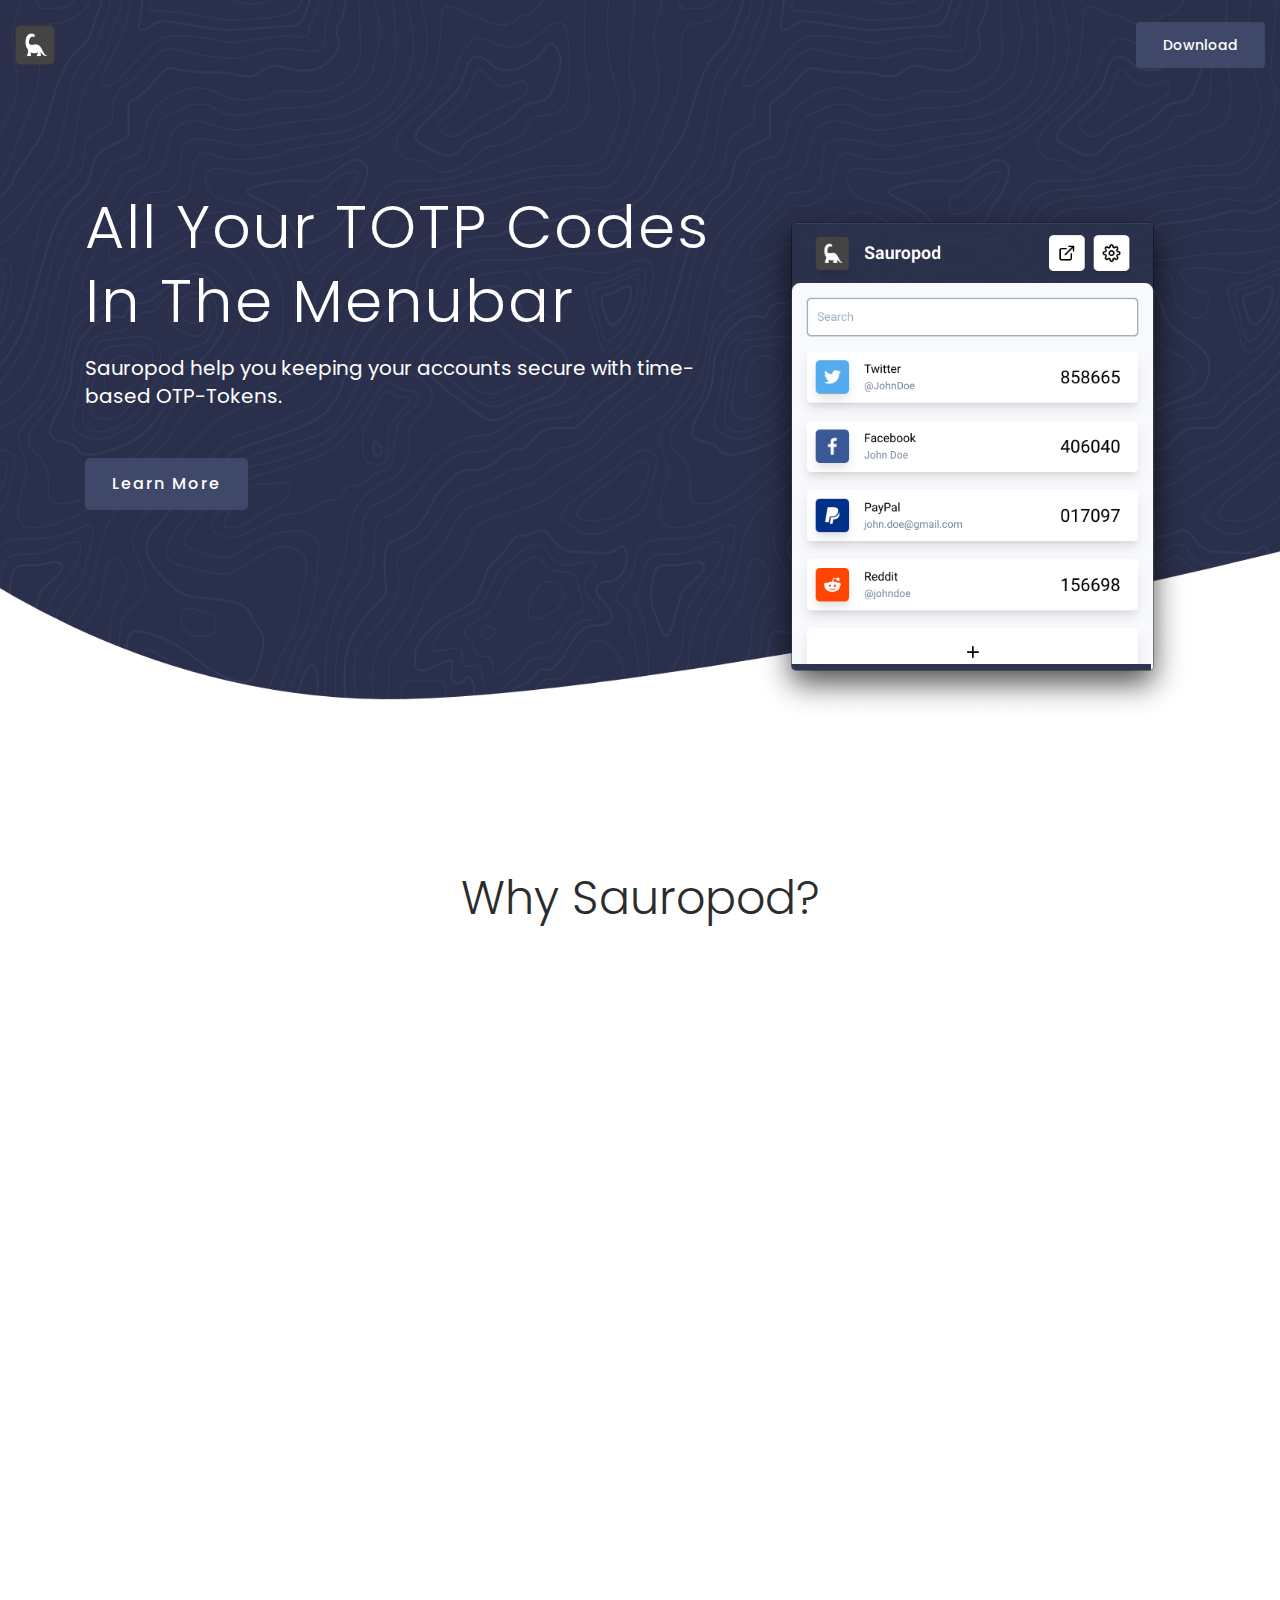
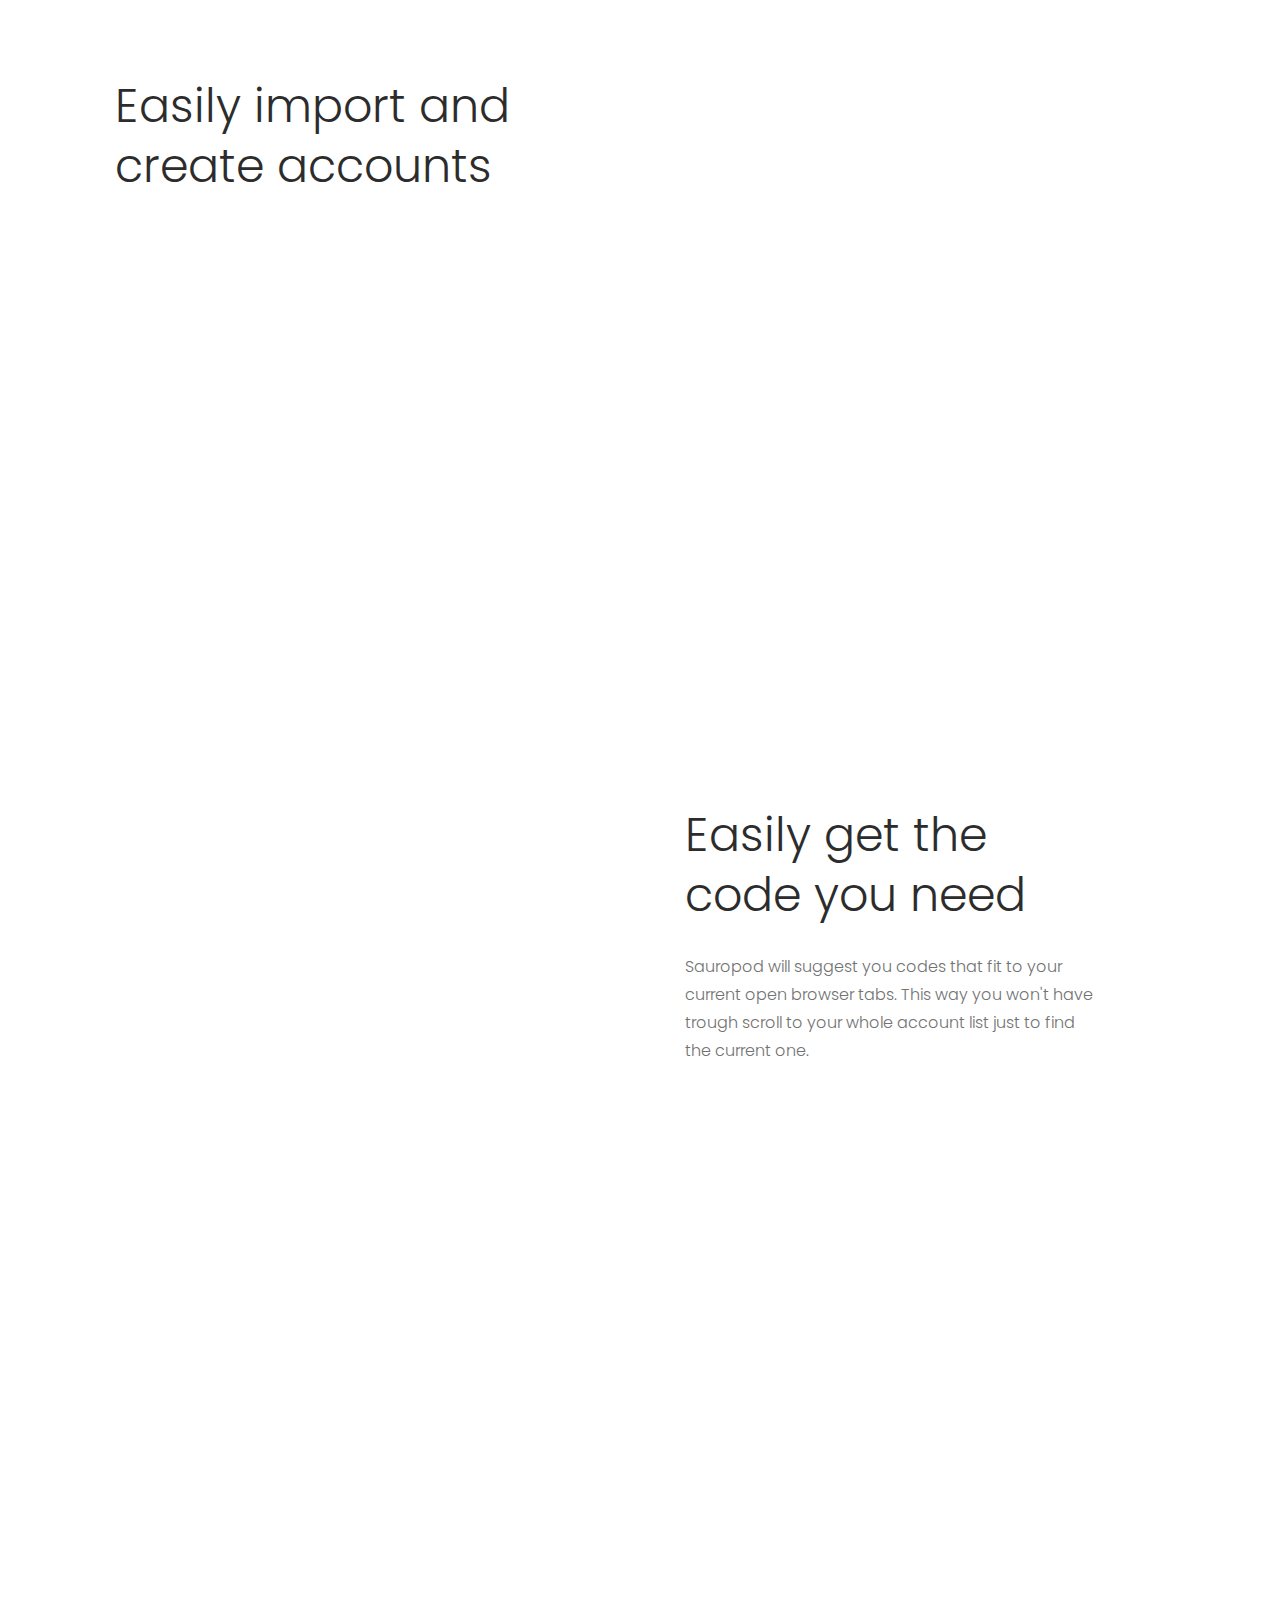
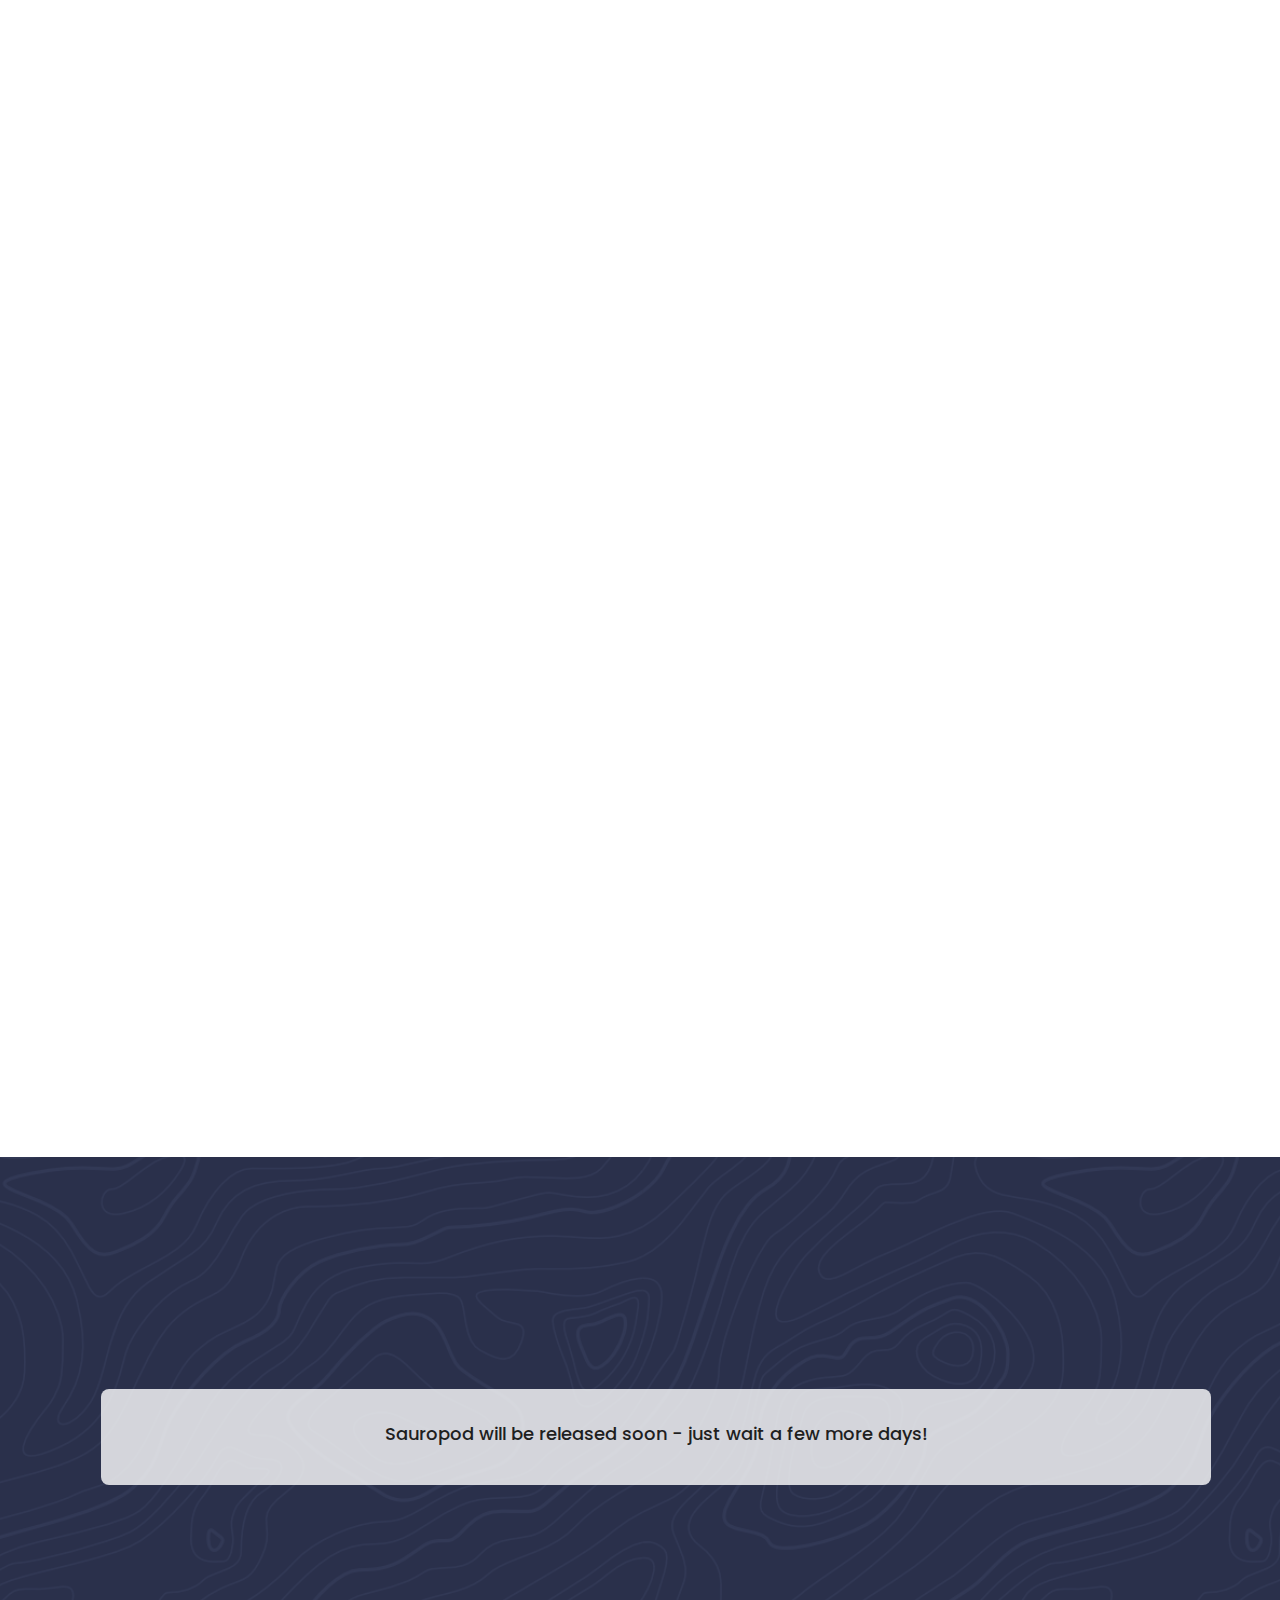
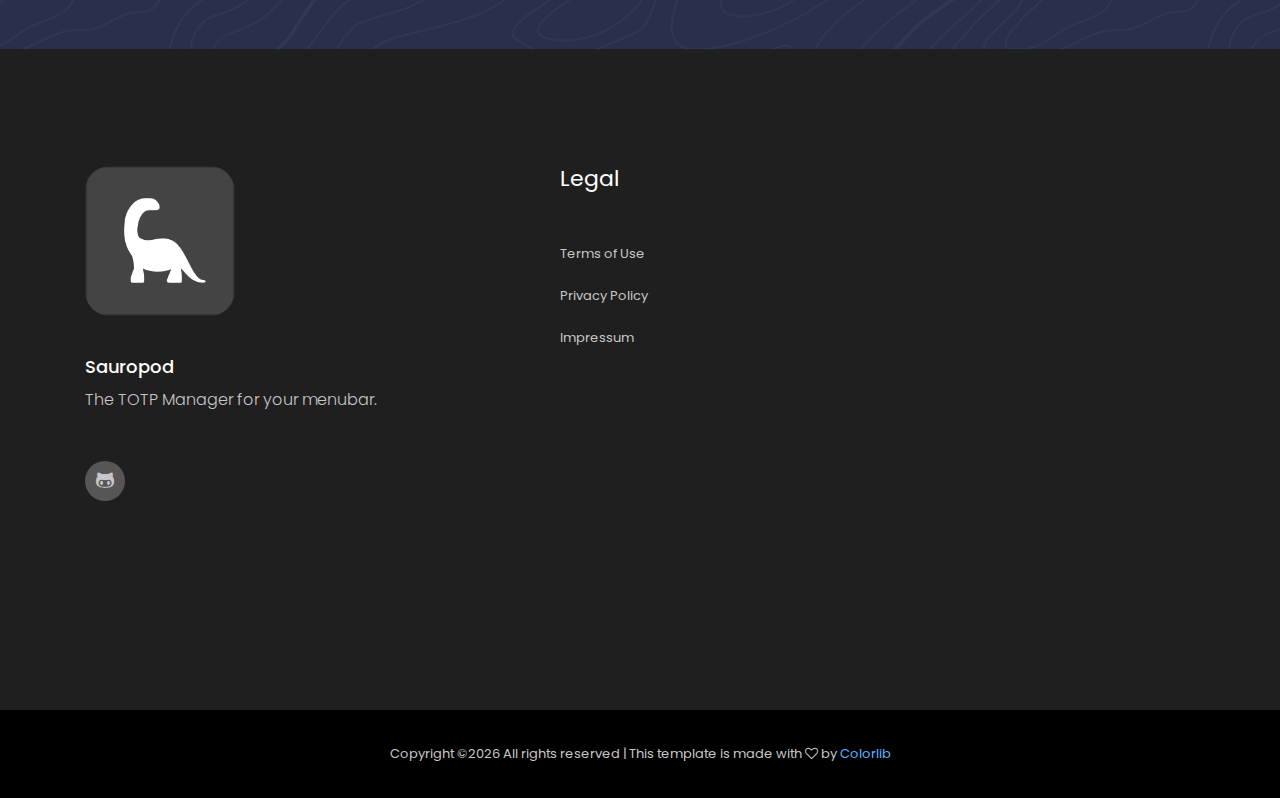
==== index.html @ 8f38648c "Fix mobile layout" ====
<!doctype html>
<html class="no-js" lang="zxx">

<head>
    <meta charset="utf-8">
    <meta http-equiv="x-ua-compatible" content="ie=edge">
    <title>Sauropod</title>
    <meta name="description" content="">
    <meta name="viewport" content="width=device-width, initial-scale=1">

    <link rel="shortcut icon" type="image/png" href="/favicon.png">
    
    <!-- <link rel="manifest" href="site.webmanifest"> -->
    <!-- Place favicon.ico in the root directory -->

    <!-- CSS here -->
    <link rel="stylesheet" href="css/bootstrap.min.css">
    <link rel="stylesheet" href="css/owl.carousel.min.css">
    <link rel="stylesheet" href="css/magnific-popup.css">
    <link rel="stylesheet" href="css/font-awesome.min.css">
    <link rel="stylesheet" href="css/themify-icons.css">
    <link rel="stylesheet" href="css/nice-select.css">
    <link rel="stylesheet" href="css/flaticon.css">
    <link rel="stylesheet" href="css/gijgo.css">
    <link rel="stylesheet" href="css/animate.min.css">
    <link rel="stylesheet" href="css/slick.css">
    <link rel="stylesheet" href="css/slicknav.css">
    <link rel="stylesheet" href="css/style.css">
    <!-- <link rel="stylesheet" href="css/responsive.css"> -->
</head>

<body>
    <!--[if lte IE 9]>
            <p class="browserupgrade">You are using an <strong>outdated</strong> browser. Please <a href="https://browsehappy.com/">upgrade your browser</a> to improve your experience and security.</p>
        <![endif]-->

    <!-- header-start -->
    <header>
        <div class="header-area ">
            <div id="sticky-header" class="main-header-area">
                <div class="container-fluid">
                    <div class="row align-items-center">
                        <div class="col-xl-3 col-lg-2">
                            <div class="logo">
                                <a href="index.html">
                                    <img src="img/logo.png" alt="" height="40px">
                                </a>
                            </div>
                        </div>
                        <div class="col-xl-6 col-lg-7">
                        </div>
                        <div class="col-xl-3 col-lg-3 d-none d-lg-block">
                            <div class="Appointment">
                                <div class="book_btn d-none d-lg-block">
                                    <a href="#download">Download</a>
                                </div>
                            </div>
                        </div>
                        <div class="col-12">
                            <div class="mobile_menu d-block d-lg-none"></div>
                        </div>
                    </div>

                </div>
            </div>
        </div>
    </header>
    <!-- header-end -->

    <!-- slider_area_start -->
    <div class="slider_area">
        <div class="single_slider  d-flex align-items-center slider_bg_1">
            <div class="container">
                <div class="row align-items-center">
                    <div class="col-xl-7 col-md-6">
                        <div class="slider_text ">
                            <h3 class="wow fadeInDown" data-wow-duration="1s" data-wow-delay=".1s">
                                All Your TOTP Codes <br />in the menubar
                            </h3>
                            <p class="wow fadeInLeft" data-wow-duration="1s" data-wow-delay=".1s">Sauropod help you
                                keeping your accounts secure with time-based OTP-Tokens.</p>
                            <div class="video_service_btn wow fadeInLeft" data-wow-duration="1s" data-wow-delay=".1s">
                                <a href="#learn_more" class="boxed-btn3">Learn more</a>
                            </div>
                        </div>
                    </div>
                    <div class="col-xl-5 col-md-6">
                        <div class="phone_thumb wow fadeInDown" data-wow-duration="1.1s" data-wow-delay=".2s">
                            <img src="img/app.png" alt="" width="100%">
                        </div>
                    </div>
                </div>
            </div>
        </div>
    </div>
    <!-- slider_area_end -->
    <!-- service_area  -->
    <div class="service_area" id="learn_more">
        <div class="container">
            <div class="row">
                <div class="col-xl-12">
                    <div class="section_title text-center  wow fadeInUp" data-wow-duration=".5s" data-wow-delay=".3s">
                        <h3>Why Sauropod?</h3>
                    </div>
                </div>
            </div>
            <div class="row">
                <div class="col-lg-4 col-md-4">
                    <div class="single_service text-center wow fadeInUp" data-wow-duration=".6s" data-wow-delay=".4s">
                        <div class="thumb">
                            <img src="img/icon/2.svg" alt="">
                        </div>
                        <h3>Open-Source</h3>
                        <p>
                            You can find Sauropod's complete source code on <a
                                href="https://github.com/vantezzen/sauropod">GitHub</a>.
                        </p>
                    </div>
                </div>
                <div class="col-lg-4 col-md-4">
                    <div class="single_service text-center wow fadeInUp" data-wow-duration=".7s" data-wow-delay=".5s">
                        <div class="thumb">
                            <img src="img/icon/1.svg" alt="">
                        </div>
                        <h3>Easy to use</h3>
                        <p>
                            Sauropod's clean interface allows you to easily use OTP-Tokens.
                        </p>
                    </div>
                </div>
                <div class="col-lg-4 col-md-4">

                    <div class="single_service text-center wow fadeInUp " data-wow-duration=".8s" data-wow-delay=".6s">
                        <div class="thumb">
                            <img src="img/icon/3.svg" alt="">
                        </div>
                        <h3>
                            Compatible with all your services
                        </h3>
                        <p>
                            Sauropod is compatible with Google, Facebook, Twitter and many more.
                        </p>
                    </div>
                </div>
            </div>
        </div>
    </div>
    <!--/ service_area  -->

    <!-- service_area_2  -->
    <!-- <div class="service_area_2">
        <div class="container">
            <div class="row align-items-center">
                <div class="col-xl-4 col-lg-4 col-md-6 wow fadeInLeft" data-wow-duration=".4s" data-wow-delay=".5s">
                    <div class="man_thumb">
                        <img src="img/ilstrator_img/man_walk.png" alt="">
                    </div>
                </div>
                <div class="col-xl-5 offset-xl-1 col-lg-6 col-md-6 ">
                    <div class="mobile_screen wow fadeInRight" data-wow-duration=".8s" data-wow-delay=".5s">
                        <img src="img/ilstrator_img/mobile_screen.png" alt="">
                    </div>
                </div>
            </div>
            <div class="service_content_wrap">
                <div class="row">
                    <div class="col-lg-4 col-md-4">
                        <div class="single_service  wow fadeInUp" data-wow-duration=".5s" data-wow-delay=".3s">
                            <span>01</span>
                            <h3>Sign Up for free</h3>
                            <p>Lorem ipsum dolor sit amet, consectetur adipiscing elit sed do eiusmod tempor.</p>
                        </div>
                    </div>
                    <div class="col-lg-4 col-md-4">
                        <div class="single_service  wow fadeInUp" data-wow-duration=".6s" data-wow-delay=".4s">
                            <span>02</span>
                            <h3>Make your profile</h3>
                            <p>Lorem ipsum dolor sit amet, consectetur adipiscing elit sed do eiusmod tempor.</p>
                        </div>
                    </div>
                    <div class="col-lg-4 col-md-4  wow fadeInUp" data-wow-duration=".7s" data-wow-delay=".5s">
                        <div class="single_service">
                            <span>03</span>
                            <h3>Enjoy the app</h3>
                            <p>Lorem ipsum dolor sit amet, consectetur adipiscing elit sed do eiusmod tempor.</p>
                        </div>
                    </div>
                </div>
            </div>
        </div>
    </div> -->
    <!--/ service_area_2  -->


    <!-- about  -->
    <div class="features_area ">
        <div class="container">
            <div class="features_main_wrap">
                <div class="row  align-items-center">
                    <div class="col-xl-5 col-lg-5 col-md-6">
                        <div class="features_info">
                            <h3>Easily import and create accounts</h3>
                            <p></p>
                            <ul>
                                <li class="wow fadeInUp" data-wow-duration=".7s" data-wow-delay=".5s"> Import your
                                    accounts from andOTP. </li>
                                <li class="wow fadeInUp" data-wow-duration=".8s" data-wow-delay=".6s"> Scan your display
                                    to find OTP QR Codes. </li>
                                <li class="wow fadeInUp" data-wow-duration=".9s" data-wow-delay=".7s"> Open
                                    <code>optauth://</code> links to import new accounts.</li>
                            </ul>
                            <!-- <div class="about_btn">
                                        <a class="boxed-btn4" href="#">Download Now</a>
                                    </div> -->
                        </div>
                    </div>
                    <div class="col-xl-5 col-lg-5 offset-xl-1 offset-lg-1 col-md-6 ">
                        <div class="about_draw wow fadeInUp" data-wow-duration=".7s" data-wow-delay=".5s">
                            <img src="img/qr.png" alt="">
                        </div>
                    </div>
                </div>
            </div>
            <div class="features_main_wrap">
                <div class="row  align-items-center">
                    <div class="col-xl-5 col-lg-5 offset-xl-1 offset-lg-1 col-md-6 ">
                        <div class="about_draw wow fadeInUp" data-wow-duration=".7s" data-wow-delay=".5s">
                            <img src="img/suggestedServices.png" alt="">
                        </div>
                    </div>
                    <div class="col-xl-5 col-lg-5 col-md-6">
                        <div class="features_info">
                            <h3>Easily get the code you need</h3>
                            <p>Sauropod will suggest you codes that fit to your current open browser tabs. This way you won't have trough scroll to your whole account list just to find the current one.</p>
                        </div>
                    </div>
                </div>
            </div>
            <div class="features_main_wrap">
                <div class="row  align-items-center">
                    
                    <div class="col-xl-6 col-lg-6 col-md-6">
                        <div class="features_info">
                            <h3 class="wow fadeInUp" data-wow-duration=".5s" data-wow-delay=".3s">Easy on your resources
                            </h3>
                            <p class="wow fadeInUp" data-wow-duration=".6s" data-wow-delay=".4s">
                                Sauropod is optimized for best resource-usage: When it's idling, Sauropod is only
                                consuming &lt;1% CPU and 70MB of RAM
                            </p>
                            <!-- <ul>
                                        <li class="wow fadeInUp" data-wow-duration=".7s" data-wow-delay=".5s" > Apartments frequently or motionless. </li>
                                        <li class="wow fadeInUp" data-wow-duration=".8s" data-wow-delay=".6s" > Duis aute irure dolor in reprehenderit in voluptate. </li>
                                        <li class="wow fadeInUp" data-wow-duration=".9s" data-wow-delay=".7s" > Voluptatem quia voluptas sit aspernatur.</li>
                                    </ul> -->

                            <!-- <div class="about_btn wow fadeInUp" data-wow-duration=".10s" data-wow-delay=".8s" >
                                        <a class="boxed-btn4" href="#">Download Now</a>
                                    </div> -->
                        </div>
                    </div>
                    <div class="col-xl-5 col-lg-5 offset-xl-1 offset-lg-1 col-md-6">
                        <div class="about_image wow fadeInLeft" data-wow-duration=".4s" data-wow-delay=".3s">
                            <img src="img/cpu-usage.png" alt="" style="width: 100%;">
                        </div>
                    </div>
                </div>
            </div>
            
        </div>
    </div>
    <!--/ about  -->
    <!-- testmonial_area  -->
    <!-- <div class="testmonial_area">
        <div class="container">
            <div class="col-xl-12">
                <div class="testmonial_active owl-carousel">
                    <div class="single_testmonial text-center wow fadeInUp" data-wow-duration=".5s" data-wow-delay=".3s">
                        <div class="section_title">
                            <h3>Review from our <br>
                                    regular users</h3>
                        </div>
                        <p>
                                Lorem ipsum dolor sit amet, consectetur adipiscing elit sed do eiusmod <br>
                                tempor incididunt labore et dolore magna aliqua <br>
                                quis ipsum suspendisse ultrices.
                        </p>
                        <div class="rating_author">
                            <i class="fa fa-star"></i>
                            <i class="fa fa-star"></i>
                            <i class="fa fa-star"></i>
                            <i class="fa fa-star"></i>
                            <i class="fa fa-star"></i>
                            <span>
                                    - Robert Smile
                            </span>
                        </div>
                    </div>
                    <div class="single_testmonial text-center wow fadeInUp" data-wow-duration=".5s" data-wow-delay=".3s">
                        <div class="section_title">
                            <h3>Review from our <br>
                                    regular users</h3>
                        </div>
                        <p>
                                Lorem ipsum dolor sit amet, consectetur adipiscing elit sed do eiusmod <br>
                                tempor incididunt labore et dolore magna aliqua <br>
                                quis ipsum suspendisse ultrices.
                        </p>
                        <div class="rating_author">
                            <i class="fa fa-star"></i>
                            <i class="fa fa-star"></i>
                            <i class="fa fa-star"></i>
                            <i class="fa fa-star"></i>
                            <i class="fa fa-star"></i>
                            <span>
                                    - Robert Smile
                            </span>
                        </div>
                    </div>
                    <div class="single_testmonial text-center wow fadeInUp" data-wow-duration=".5s" data-wow-delay=".3s">
                        <div class="section_title">
                            <h3>Review from our <br>
                                    regular users</h3>
                        </div>
                        <p>
                                Lorem ipsum dolor sit amet, consectetur adipiscing elit sed do eiusmod <br>
                                tempor incididunt labore et dolore magna aliqua <br>
                                quis ipsum suspendisse ultrices.
                        </p>
                        <div class="rating_author">
                            <i class="fa fa-star"></i>
                            <i class="fa fa-star"></i>
                            <i class="fa fa-star"></i>
                            <i class="fa fa-star"></i>
                            <i class="fa fa-star"></i>
                            <span>
                                    - Robert Smile
                            </span>
                        </div>
                    </div>
                    <div class="single_testmonial text-center wow fadeInUp" data-wow-duration=".5s" data-wow-delay=".3s">
                        <div class="section_title">
                            <h3>Review from our <br>
                                    regular users</h3>
                        </div>
                        <p>
                                Lorem ipsum dolor sit amet, consectetur adipiscing elit sed do eiusmod <br>
                                tempor incididunt labore et dolore magna aliqua <br>
                                quis ipsum suspendisse ultrices.
                        </p>
                        <div class="rating_author">
                            <i class="fa fa-star"></i>
                            <i class="fa fa-star"></i>
                            <i class="fa fa-star"></i>
                            <i class="fa fa-star"></i>
                            <i class="fa fa-star"></i>
                            <span>
                                    - Robert Smile
                            </span>
                        </div>
                    </div>
                </div>
            </div>
        </div>
    </div> -->
    <!--/ testmonial_area  -->

    <!-- prising_area  -->
    <div class="prising_area">
        <div class="container">
            <div class="row">
                <div class="col-xl-12">
                    <div class="section_title text-center wow fadeInUp" data-wow-duration=".5s" data-wow-delay=".5s">
                        <h3>And the best thing...</h3>
                        <!-- <p>Lorem ipsum dolor sit amet, consectetur adipiscing
                            elit sed do eiusmod <br> tempor incididunt.</p> -->
                    </div>
                </div>
            </div>
            <div class="row no-gutters align-items-center">
                <div class="col-xl-4 col-md-4">
                    <!-- <div class="single_prising text-center wow fadeInUp" data-wow-duration=".7s" data-wow-delay=".8s">
                        <div class="prising_header d-flex justify-content-between">
                            <h3>Basic</h3>
                            <span>$06</span>
                        </div>
                        <ul>
                            <li>One User</li>
                            <li>1000 ui elements</li>
                            <li>Webmail Support</li>
                            <li>100GB Cloud Storage</li>
                        </ul>
                        <div class="prising_bottom">
                            <a href="#" class="get_now prising_btn">Get Now</a>
                        </div>
                    </div> -->
                </div>
                <div class="col-xl-4 col-md-4">
                    <div class="single_prising text-center wow fadeInUp" data-wow-duration=".6s" data-wow-delay=".6s">
                        <div class="prising_header d-flex justify-content-between pink_header">
                            <h3>Pricing</h3>
                            <span>$0</span>
                        </div>
                        <ul>
                            <li>Free</li>
                            <li>Forever</li>
                            <li>Unlimited accounts</li>
                            <li>No subscription</li>
                        </ul>
                        <div class="prising_bottom">
                            <a href="#download" class="get_now prising_btn">Download Now</a>
                        </div>
                    </div>
                </div>
                <div class="col-xl-4 col-md-4">
                    <!-- <div class="single_prising text-center wow fadeInUp" data-wow-duration=".7s" data-wow-delay=".8s">
                        <div class="prising_header d-flex justify-content-between green_header">
                            <h3>Business</h3>
                            <span>$06</span>
                        </div>
                        <ul>
                            <li>One User</li>
                            <li>1000 ui elements</li>
                            <li>Webmail Support</li>
                            <li>100GB Cloud Storage</li>
                        </ul>
                        <div class="prising_bottom">
                            <a href="#" class="get_now prising_btn">Get Now</a>
                        </div>
                    </div> -->
                </div>
            </div>
        </div>
    </div>
    <!--/ prising_area  -->

    <!-- productivity_area  -->
    <div class="productivity_area" id="download">
        <div class="container text-center">
            <h3 class="wow fadeInDown" data-wow-duration="1s" data-wow-delay=".1s">Download Sauropod</h3>

            <div class="position-relative p-3">
                <div class="buttons">
                    <a href="#" class="wow fadeInDown btn btn-lg btn-light mt-3">
                        Download for Mac
                    </a>
                    <a href="#" class="wow fadeInDown btn btn-lg btn-light mt-3">
                        Download for Windows
                    </a>
                    <a href="#" class="wow fadeInDown btn btn-lg btn-light mt-3">
                        Download for Linux
                    </a>
                </div>
                <div class="release-notice position-absolute">
                    <h4>Sauropod will be released soon - just wait a few more days!</h4>
                </div>
            </div>

        </div>
    </div>
    <!--/ productivity_area  -->

    <!-- footer start -->
    <footer class="footer">
        <div class="footer_top">
            <div class="container">
                <div class="row">
                    <div class="col-xl-4 col-md-6 col-lg-4">
                        <div class="footer_widget">
                            <div class="footer_logo">
                                <a href="#">
                                    <img src="img/logo.png" alt="" style="width:100%;max-width:150px;">
                                </a>
                            </div>
                            <h4 class="text-white">
                                Sauropod
                            </h4>
                            <p>
                                The TOTP Manager for your menubar.
                            </p>
                            <div class="socail_links">
                                <ul>
                                    <li>
                                        <a href="https://github.com/vantezzen/sauropod">
                                            <i class="ti-github"></i>
                                        </a>
                                    </li>
                                </ul>
                            </div>

                        </div>
                    </div>
                    <div class="col-xl-2 offset-xl-1 col-md-6 col-lg-3">
                        <div class="footer_widget">
                            <h3 class="footer_title">
                                Legal
                            </h3>
                            <ul>
                                <li><a href="#">Terms of Use</a></li>
                                <li><a href="#">Privacy Policy</a></li>
                                <li><a href="#">Impressum</a></li>
                            </ul>

                        </div>
                    </div>
                </div>
            </div>
        </div>
        <div class="copy-right_text">
            <div class="container">
                <div class="footer_border"></div>
                <div class="row">
                    <div class="col-xl-12">
                        <p class="copy_right text-center">
                            <!-- Link back to Colorlib can't be removed. Template is licensed under CC BY 3.0. -->
                            Copyright &copy;<script>
                                document.write(new Date().getFullYear());
                            </script> All rights reserved | This template is made with <i class="fa fa-heart-o"
                                aria-hidden="true"></i> by <a href="https://colorlib.com" target="_blank">Colorlib</a>
                            <!-- Link back to Colorlib can't be removed. Template is licensed under CC BY 3.0. -->
                        </p>
                    </div>
                </div>
            </div>
        </div>
    </footer>
    <!--/ footer end  -->

    <!-- JS here -->
    <script src="js/vendor/modernizr-3.5.0.min.js"></script>
    <script src="js/vendor/jquery-1.12.4.min.js"></script>
    <script src="js/popper.min.js"></script>
    <script src="js/bootstrap.min.js"></script>
    <script src="js/owl.carousel.min.js"></script>
    <script src="js/isotope.pkgd.min.js"></script>
    <script src="js/ajax-form.js"></script>
    <script src="js/waypoints.min.js"></script>
    <script src="js/jquery.counterup.min.js"></script>
    <script src="js/imagesloaded.pkgd.min.js"></script>
    <script src="js/scrollIt.js"></script>
    <script src="js/jquery.scrollUp.min.js"></script>
    <script src="js/wow.min.js"></script>
    <script src="js/nice-select.min.js"></script>
    <script src="js/jquery.slicknav.min.js"></script>
    <script src="js/jquery.magnific-popup.min.js"></script>
    <script src="js/plugins.js"></script>
    <script src="js/gijgo.min.js"></script>

    <!--contact js-->
    <script src="js/contact.js"></script>
    <script src="js/jquery.ajaxchimp.min.js"></script>
    <script src="js/jquery.form.js"></script>
    <script src="js/jquery.validate.min.js"></script>
    <script src="js/mail-script.js"></script>

    <script src="js/main.js"></script>
</body>

</html>
---- css/themify-icons.css ----
@font-face {
	font-family: 'themify';
	src:url('../fonts/themify.eot?-fvbane');
	src:url('../fonts/themify.eot?#iefix-fvbane') format('embedded-opentype'),
		url('../fonts/themify.woff?-fvbane') format('woff'),
		url('../fonts/themify.ttf?-fvbane') format('truetype'),
		url('../fonts/themify.svg?-fvbane#themify') format('svg');
	font-weight: normal;
	font-style: normal;
}

[class^="ti-"], [class*=" ti-"] {
	font-family: 'themify';
	/* speak: none; */
	font-style: normal;
	font-weight: normal;
	font-variant: normal;
	text-transform: none;
	line-height: 1;

	/* Better Font Rendering =========== */
	-webkit-font-smoothing: antialiased;
	-moz-osx-font-smoothing: grayscale;
}

.ti-wand:before {
	content: "\e600";
}
.ti-volume:before {
	content: "\e601";
}
.ti-user:before {
	content: "\e602";
}
.ti-unlock:before {
	content: "\e603";
}
.ti-unlink:before {
	content: "\e604";
}
.ti-trash:before {
	content: "\e605";
}
.ti-thought:before {
	content: "\e606";
}
.ti-target:before {
	content: "\e607";
}
.ti-tag:before {
	content: "\e608";
}
.ti-tablet:before {
	content: "\e609";
}
.ti-star:before {
	content: "\e60a";
}
.ti-spray:before {
	content: "\e60b";
}
.ti-signal:before {
	content: "\e60c";
}
.ti-shopping-cart:before {
	content: "\e60d";
}
.ti-shopping-cart-full:before {
	content: "\e60e";
}
.ti-settings:before {
	content: "\e60f";
}
.ti-search:before {
	content: "\e610";
}
.ti-zoom-in:before {
	content: "\e611";
}
.ti-zoom-out:before {
	content: "\e612";
}
.ti-cut:before {
	content: "\e613";
}
.ti-ruler:before {
	content: "\e614";
}
.ti-ruler-pencil:before {
	content: "\e615";
}
.ti-ruler-alt:before {
	content: "\e616";
}
.ti-bookmark:before {
	content: "\e617";
}
.ti-bookmark-alt:before {
	content: "\e618";
}
.ti-reload:before {
	content: "\e619";
}
.ti-plus:before {
	content: "\e61a";
}
.ti-pin:before {
	content: "\e61b";
}
.ti-pencil:before {
	content: "\e61c";
}
.ti-pencil-alt:before {
	content: "\e61d";
}
.ti-paint-roller:before {
	content: "\e61e";
}
.ti-paint-bucket:before {
	content: "\e61f";
}
.ti-na:before {
	content: "\e620";
}
.ti-mobile:before {
	content: "\e621";
}
.ti-minus:before {
	content: "\e622";
}
.ti-medall:before {
	content: "\e623";
}
.ti-medall-alt:before {
	content: "\e624";
}
.ti-marker:before {
	content: "\e625";
}
.ti-marker-alt:before {
	content: "\e626";
}
.ti-arrow-up:before {
	content: "\e627";
}
.ti-arrow-right:before {
	content: "\e628";
}
.ti-arrow-left:before {
	content: "\e629";
}
.ti-arrow-down:before {
	content: "\e62a";
}
.ti-lock:before {
	content: "\e62b";
}
.ti-location-arrow:before {
	content: "\e62c";
}
.ti-link:before {
	content: "\e62d";
}
.ti-layout:before {
	content: "\e62e";
}
.ti-layers:before {
	content: "\e62f";
}
.ti-layers-alt:before {
	content: "\e630";
}
.ti-key:before {
	content: "\e631";
}
.ti-import:before {
	content: "\e632";
}
.ti-image:before {
	content: "\e633";
}
.ti-heart:before {
	content: "\e634";
}
.ti-heart-broken:before {
	content: "\e635";
}
.ti-hand-stop:before {
	content: "\e636";
}
.ti-hand-open:before {
	content: "\e637";
}
.ti-hand-drag:before {
	content: "\e638";
}
.ti-folder:before {
	content: "\e639";
}
.ti-flag:before {
	content: "\e63a";
}
.ti-flag-alt:before {
	content: "\e63b";
}
.ti-flag-alt-2:before {
	content: "\e63c";
}
.ti-eye:before {
	content: "\e63d";
}
.ti-export:before {
	content: "\e63e";
}
.ti-exchange-vertical:before {
	content: "\e63f";
}
.ti-desktop:before {
	content: "\e640";
}
.ti-cup:before {
	content: "\e641";
}
.ti-crown:before {
	content: "\e642";
}
.ti-comments:before {
	content: "\e643";
}
.ti-comment:before {
	content: "\e644";
}
.ti-comment-alt:before {
	content: "\e645";
}
.ti-close:before {
	content: "\e646";
}
.ti-clip:before {
	content: "\e647";
}
.ti-angle-up:before {
	content: "\e648";
}
.ti-angle-right:before {
	content: "\e649";
}
.ti-angle-left:before {
	content: "\e64a";
}
.ti-angle-down:before {
	content: "\e64b";
}
.ti-check:before {
	content: "\e64c";
}
.ti-check-box:before {
	content: "\e64d";
}
.ti-camera:before {
	content: "\e64e";
}
.ti-announcement:before {
	content: "\e64f";
}
.ti-brush:before {
	content: "\e650";
}
.ti-briefcase:before {
	content: "\e651";
}
.ti-bolt:before {
	content: "\e652";
}
.ti-bolt-alt:before {
	content: "\e653";
}
.ti-blackboard:before {
	content: "\e654";
}
.ti-bag:before {
	content: "\e655";
}
.ti-move:before {
	content: "\e656";
}
.ti-arrows-vertical:before {
	content: "\e657";
}
.ti-arrows-horizontal:before {
	content: "\e658";
}
.ti-fullscreen:before {
	content: "\e659";
}
.ti-arrow-top-right:before {
	content: "\e65a";
}
.ti-arrow-top-left:before {
	content: "\e65b";
}
.ti-arrow-circle-up:before {
	content: "\e65c";
}
.ti-arrow-circle-right:before {
	content: "\e65d";
}
.ti-arrow-circle-left:before {
	content: "\e65e";
}
.ti-arrow-circle-down:before {
	content: "\e65f";
}
.ti-angle-double-up:before {
	content: "\e660";
}
.ti-angle-double-right:before {
	content: "\e661";
}
.ti-angle-double-left:before {
	content: "\e662";
}
.ti-angle-double-down:before {
	content: "\e663";
}
.ti-zip:before {
	content: "\e664";
}
.ti-world:before {
	content: "\e665";
}
.ti-wheelchair:before {
	content: "\e666";
}
.ti-view-list:before {
	content: "\e667";
}
.ti-view-list-alt:before {
	content: "\e668";
}
.ti-view-grid:before {
	content: "\e669";
}
.ti-uppercase:before {
	content: "\e66a";
}
.ti-upload:before {
	content: "\e66b";
}
.ti-underline:before {
	content: "\e66c";
}
.ti-truck:before {
	content: "\e66d";
}
.ti-timer:before {
	content: "\e66e";
}
.ti-ticket:before {
	content: "\e66f";
}
.ti-thumb-up:before {
	content: "\e670";
}
.ti-thumb-down:before {
	content: "\e671";
}
.ti-text:before {
	content: "\e672";
}
.ti-stats-up:before {
	content: "\e673";
}
.ti-stats-down:before {
	content: "\e674";
}
.ti-split-v:before {
	content: "\e675";
}
.ti-split-h:before {
	content: "\e676";
}
.ti-smallcap:before {
	content: "\e677";
}
.ti-shine:before {
	content: "\e678";
}
.ti-shift-right:before {
	content: "\e679";
}
.ti-shift-left:before {
	content: "\e67a";
}
.ti-shield:before {
	content: "\e67b";
}
.ti-notepad:before {
	content: "\e67c";
}
.ti-server:before {
	content: "\e67d";
}
.ti-quote-right:before {
	content: "\e67e";
}
.ti-quote-left:before {
	content: "\e67f";
}
.ti-pulse:before {
	content: "\e680";
}
.ti-printer:before {
	content: "\e681";
}
.ti-power-off:before {
	content: "\e682";
}
.ti-plug:before {
	content: "\e683";
}
.ti-pie-chart:before {
	content: "\e684";
}
.ti-paragraph:before {
	content: "\e685";
}
.ti-panel:before {
	content: "\e686";
}
.ti-package:before {
	content: "\e687";
}
.ti-music:before {
	content: "\e688";
}
.ti-music-alt:before {
	content: "\e689";
}
.ti-mouse:before {
	content: "\e68a";
}
.ti-mouse-alt:before {
	content: "\e68b";
}
.ti-money:before {
	content: "\e68c";
}
.ti-microphone:before {
	content: "\e68d";
}
.ti-menu:before {
	content: "\e68e";
}
.ti-menu-alt:before {
	content: "\e68f";
}
.ti-map:before {
	content: "\e690";
}
.ti-map-alt:before {
	content: "\e691";
}
.ti-loop:before {
	content: "\e692";
}
.ti-location-pin:before {
	content: "\e693";
}
.ti-list:before {
	content: "\e694";
}
.ti-light-bulb:before {
	content: "\e695";
}
.ti-Italic:before {
	content: "\e696";
}
.ti-info:before {
	content: "\e697";
}
.ti-infinite:before {
	content: "\e698";
}
.ti-id-badge:before {
	content: "\e699";
}
.ti-hummer:before {
	content: "\e69a";
}
.ti-home:before {
	content: "\e69b";
}
.ti-help:before {
	content: "\e69c";
}
.ti-headphone:before {
	content: "\e69d";
}
.ti-harddrives:before {
	content: "\e69e";
}
.ti-harddrive:before {
	content: "\e69f";
}
.ti-gift:before {
	content: "\e6a0";
}
.ti-game:before {
	content: "\e6a1";
}
.ti-filter:before {
	content: "\e6a2";
}
.ti-files:before {
	content: "\e6a3";
}
.ti-file:before {
	content: "\e6a4";
}
.ti-eraser:before {
	content: "\e6a5";
}
.ti-envelope:before {
	content: "\e6a6";
}
.ti-download:before {
	content: "\e6a7";
}
.ti-direction:before {
	content: "\e6a8";
}
.ti-direction-alt:before {
	content: "\e6a9";
}
.ti-dashboard:before {
	content: "\e6aa";
}
.ti-control-stop:before {
	content: "\e6ab";
}
.ti-control-shuffle:before {
	content: "\e6ac";
}
.ti-control-play:before {
	content: "\e6ad";
}
.ti-control-pause:before {
	content: "\e6ae";
}
.ti-control-forward:before {
	content: "\e6af";
}
.ti-control-backward:before {
	content: "\e6b0";
}
.ti-cloud:before {
	content: "\e6b1";
}
.ti-cloud-up:before {
	content: "\e6b2";
}
.ti-cloud-down:before {
	content: "\e6b3";
}
.ti-clipboard:before {
	content: "\e6b4";
}
.ti-car:before {
	content: "\e6b5";
}
.ti-calendar:before {
	content: "\e6b6";
}
.ti-book:before {
	content: "\e6b7";
}
.ti-bell:before {
	content: "\e6b8";
}
.ti-basketball:before {
	content: "\e6b9";
}
.ti-bar-chart:before {
	content: "\e6ba";
}
.ti-bar-chart-alt:before {
	content: "\e6bb";
}
.ti-back-right:before {
	content: "\e6bc";
}
.ti-back-left:before {
	content: "\e6bd";
}
.ti-arrows-corner:before {
	content: "\e6be";
}
.ti-archive:before {
	content: "\e6bf";
}
.ti-anchor:before {
	content: "\e6c0";
}
.ti-align-right:before {
	content: "\e6c1";
}
.ti-align-left:before {
	content: "\e6c2";
}
.ti-align-justify:before {
	content: "\e6c3";
}
.ti-align-center:before {
	content: "\e6c4";
}
.ti-alert:before {
	content: "\e6c5";
}
.ti-alarm-clock:before {
	content: "\e6c6";
}
.ti-agenda:before {
	content: "\e6c7";
}
.ti-write:before {
	content: "\e6c8";
}
.ti-window:before {
	content: "\e6c9";
}
.ti-widgetized:before {
	content: "\e6ca";
}
.ti-widget:before {
	content: "\e6cb";
}
.ti-widget-alt:before {
	content: "\e6cc";
}
.ti-wallet:before {
	content: "\e6cd";
}
.ti-video-clapper:before {
	content: "\e6ce";
}
.ti-video-camera:before {
	content: "\e6cf";
}
.ti-vector:before {
	content: "\e6d0";
}
.ti-themify-logo:before {
	content: "\e6d1";
}
.ti-themify-favicon:before {
	content: "\e6d2";
}
.ti-themify-favicon-alt:before {
	content: "\e6d3";
}
.ti-support:before {
	content: "\e6d4";
}
.ti-stamp:before {
	content: "\e6d5";
}
.ti-split-v-alt:before {
	content: "\e6d6";
}
.ti-slice:before {
	content: "\e6d7";
}
.ti-shortcode:before {
	content: "\e6d8";
}
.ti-shift-right-alt:before {
	content: "\e6d9";
}
.ti-shift-left-alt:before {
	content: "\e6da";
}
.ti-ruler-alt-2:before {
	content: "\e6db";
}
.ti-receipt:before {
	content: "\e6dc";
}
.ti-pin2:before {
	content: "\e6dd";
}
.ti-pin-alt:before {
	content: "\e6de";
}
.ti-pencil-alt2:before {
	content: "\e6df";
}
.ti-palette:before {
	content: "\e6e0";
}
.ti-more:before {
	content: "\e6e1";
}
.ti-more-alt:before {
	content: "\e6e2";
}
.ti-microphone-alt:before {
	content: "\e6e3";
}
.ti-magnet:before {
	content: "\e6e4";
}
.ti-line-double:before {
	content: "\e6e5";
}
.ti-line-dotted:before {
	content: "\e6e6";
}
.ti-line-dashed:before {
	content: "\e6e7";
}
.ti-layout-width-full:before {
	content: "\e6e8";
}
.ti-layout-width-default:before {
	content: "\e6e9";
}
.ti-layout-width-default-alt:before {
	content: "\e6ea";
}
.ti-layout-tab:before {
	content: "\e6eb";
}
.ti-layout-tab-window:before {
	content: "\e6ec";
}
.ti-layout-tab-v:before {
	content: "\e6ed";
}
.ti-layout-tab-min:before {
	content: "\e6ee";
}
.ti-layout-slider:before {
	content: "\e6ef";
}
.ti-layout-slider-alt:before {
	content: "\e6f0";
}
.ti-layout-sidebar-right:before {
	content: "\e6f1";
}
.ti-layout-sidebar-none:before {
	content: "\e6f2";
}
.ti-layout-sidebar-left:before {
	content: "\e6f3";
}
.ti-layout-placeholder:before {
	content: "\e6f4";
}
.ti-layout-menu:before {
	content: "\e6f5";
}
.ti-layout-menu-v:before {
	content: "\e6f6";
}
.ti-layout-menu-separated:before {
	content: "\e6f7";
}
.ti-layout-menu-full:before {
	content: "\e6f8";
}
.ti-layout-media-right-alt:before {
	content: "\e6f9";
}
.ti-layout-media-right:before {
	content: "\e6fa";
}
.ti-layout-media-overlay:before {
	content: "\e6fb";
}
.ti-layout-media-overlay-alt:before {
	content: "\e6fc";
}
.ti-layout-media-overlay-alt-2:before {
	content: "\e6fd";
}
.ti-layout-media-left-alt:before {
	content: "\e6fe";
}
.ti-layout-media-left:before {
	content: "\e6ff";
}
.ti-layout-media-center-alt:before {
	content: "\e700";
}
.ti-layout-media-center:before {
	content: "\e701";
}
.ti-layout-list-thumb:before {
	content: "\e702";
}
.ti-layout-list-thumb-alt:before {
	content: "\e703";
}
.ti-layout-list-post:before {
	content: "\e704";
}
.ti-layout-list-large-image:before {
	content: "\e705";
}
.ti-layout-line-solid:before {
	content: "\e706";
}
.ti-layout-grid4:before {
	content: "\e707";
}
.ti-layout-grid3:before {
	content: "\e708";
}
.ti-layout-grid2:before {
	content: "\e709";
}
.ti-layout-grid2-thumb:before {
	content: "\e70a";
}
.ti-layout-cta-right:before {
	content: "\e70b";
}
.ti-layout-cta-left:before {
	content: "\e70c";
}
.ti-layout-cta-center:before {
	content: "\e70d";
}
.ti-layout-cta-btn-right:before {
	content: "\e70e";
}
.ti-layout-cta-btn-left:before {
	content: "\e70f";
}
.ti-layout-column4:before {
	content: "\e710";
}
.ti-layout-column3:before {
	content: "\e711";
}
.ti-layout-column2:before {
	content: "\e712";
}
.ti-layout-accordion-separated:before {
	content: "\e713";
}
.ti-layout-accordion-merged:before {
	content: "\e714";
}
.ti-layout-accordion-list:before {
	content: "\e715";
}
.ti-ink-pen:before {
	content: "\e716";
}
.ti-info-alt:before {
	content: "\e717";
}
.ti-help-alt:before {
	content: "\e718";
}
.ti-headphone-alt:before {
	content: "\e719";
}
.ti-hand-point-up:before {
	content: "\e71a";
}
.ti-hand-point-right:before {
	content: "\e71b";
}
.ti-hand-point-left:before {
	content: "\e71c";
}
.ti-hand-point-down:before {
	content: "\e71d";
}
.ti-gallery:before {
	content: "\e71e";
}
.ti-face-smile:before {
	content: "\e71f";
}
.ti-face-sad:before {
	content: "\e720";
}
.ti-credit-card:before {
	content: "\e721";
}
.ti-control-skip-forward:before {
	content: "\e722";
}
.ti-control-skip-backward:before {
	content: "\e723";
}
.ti-control-record:before {
	content: "\e724";
}
.ti-control-eject:before {
	content: "\e725";
}
.ti-comments-smiley:before {
	content: "\e726";
}
.ti-brush-alt:before {
	content: "\e727";
}
.ti-youtube:before {
	content: "\e728";
}
.ti-vimeo:before {
	content: "\e729";
}
.ti-twitter:before {
	content: "\e72a";
}
.ti-time:before {
	content: "\e72b";
}
.ti-tumblr:before {
	content: "\e72c";
}
.ti-skype:before {
	content: "\e72d";
}
.ti-share:before {
	content: "\e72e";
}
.ti-share-alt:before {
	content: "\e72f";
}
.ti-rocket:before {
	content: "\e730";
}
.ti-pinterest:before {
	content: "\e731";
}
.ti-new-window:before {
	content: "\e732";
}
.ti-microsoft:before {
	content: "\e733";
}
.ti-list-ol:before {
	content: "\e734";
}
.ti-linkedin:before {
	content: "\e735";
}
.ti-layout-sidebar-2:before {
	content: "\e736";
}
.ti-layout-grid4-alt:before {
	content: "\e737";
}
.ti-layout-grid3-alt:before {
	content: "\e738";
}
.ti-layout-grid2-alt:before {
	content: "\e739";
}
.ti-layout-column4-alt:before {
	content: "\e73a";
}
.ti-layout-column3-alt:before {
	content: "\e73b";
}
.ti-layout-column2-alt:before {
	content: "\e73c";
}
.ti-instagram:before {
	content: "\e73d";
}
.ti-google:before {
	content: "\e73e";
}
.ti-github:before {
	content: "\e73f";
}
.ti-flickr:before {
	content: "\e740";
}
.ti-facebook:before {
	content: "\e741";
}
.ti-dropbox:before {
	content: "\e742";
}
.ti-dribbble:before {
	content: "\e743";
}
.ti-apple:before {
	content: "\e744";
}
.ti-android:before {
	content: "\e745";
}
.ti-save:before {
	content: "\e746";
}
.ti-save-alt:before {
	content: "\e747";
}
.ti-yahoo:before {
	content: "\e748";
}
.ti-wordpress:before {
	content: "\e749";
}
.ti-vimeo-alt:before {
	content: "\e74a";
}
.ti-twitter-alt:before {
	content: "\e74b";
}
.ti-tumblr-alt:before {
	content: "\e74c";
}
.ti-trello:before {
	content: "\e74d";
}
.ti-stack-overflow:before {
	content: "\e74e";
}
.ti-soundcloud:before {
	content: "\e74f";
}
.ti-sharethis:before {
	content: "\e750";
}
.ti-sharethis-alt:before {
	content: "\e751";
}
.ti-reddit:before {
	content: "\e752";
}
.ti-pinterest-alt:before {
	content: "\e753";
}
.ti-microsoft-alt:before {
	content: "\e754";
}
.ti-linux:before {
	content: "\e755";
}
.ti-jsfiddle:before {
	content: "\e756";
}
.ti-joomla:before {
	content: "\e757";
}
.ti-html5:before {
	content: "\e758";
}
.ti-flickr-alt:before {
	content: "\e759";
}
.ti-email:before {
	content: "\e75a";
}
.ti-drupal:before {
	content: "\e75b";
}
.ti-dropbox-alt:before {
	content: "\e75c";
}
.ti-css3:before {
	content: "\e75d";
}
.ti-rss:before {
	content: "\e75e";
}
.ti-rss-alt:before {
	content: "\e75f";
}
---- css/nice-select.css ----
.nice-select {
  -webkit-tap-highlight-color: transparent;
  background-color: #fff;
  border-radius: 5px;
  border: solid 1px #e8e8e8;
  box-sizing: border-box;
  clear: both;
  cursor: pointer;
  display: block;
  float: left;
  font-family: inherit;
  font-size: 14px;
  font-weight: normal;
  height: 42px;
  line-height: 40px;
  outline: none;
  padding-left: 18px;
  padding-right: 30px;
  position: relative;
  text-align: left !important;
  -webkit-transition: all 0.2s ease-in-out;
  transition: all 0.2s ease-in-out;
  -webkit-user-select: none;
     -moz-user-select: none;
      -ms-user-select: none;
          user-select: none;
  white-space: nowrap;
  width: auto; }
  .nice-select:hover {
    border-color: #dbdbdb; }
  .nice-select:active, .nice-select.open, .nice-select:focus {
    border-color: #999; }


  .nice-select.disabled {
    border-color: #ededed;
    color: #999;
    pointer-events: none; }
    .nice-select.disabled:after {
      border-color: #cccccc; }
  .nice-select.wide {
    width: 100%; }
    .nice-select.wide .list {
      left: 0 !important;
      right: 0 !important; }
  .nice-select.right {
    float: right; }
    .nice-select.right .list {
      left: auto;
      right: 0; }
  .nice-select.small {
    font-size: 12px;
    height: 36px;
    line-height: 34px; }
    .nice-select.small:after {
      height: 4px;
      width: 4px; }
    .nice-select.small .option {
      line-height: 34px;
      min-height: 34px; }
  .nice-select .list {
    background-color: #fff;
    border-radius: 5px;
    box-shadow: 0 0 0 1px rgba(68, 68, 68, 0.11);
    box-sizing: border-box;
    margin-top: 4px;
    opacity: 0;
    overflow: hidden;
    padding: 0;
    pointer-events: none;
    position: absolute;
    top: 100%;
    left: 0;
    -webkit-transform-origin: 50% 0;
        -ms-transform-origin: 50% 0;
            transform-origin: 50% 0;
    -webkit-transform: scale(0.75) translateY(-21px);
        -ms-transform: scale(0.75) translateY(-21px);
            transform: scale(0.75) translateY(-21px);
    -webkit-transition: all 0.2s cubic-bezier(0.5, 0, 0, 1.25), opacity 0.15s ease-out;
    transition: all 0.2s cubic-bezier(0.5, 0, 0, 1.25), opacity 0.15s ease-out;
    z-index: 9; }
    .nice-select .list:hover .option:not(:hover) {
      background-color: transparent !important; }
  .nice-select .option {
    cursor: pointer;
    font-weight: 400;
    line-height: 40px;
    list-style: none;
    min-height: 40px;
    outline: none;
    padding-left: 18px;
    padding-right: 29px;
    text-align: left;
    -webkit-transition: all 0.2s;
    transition: all 0.2s; }
    .nice-select .option:hover, .nice-select .option.focus, .nice-select .option.selected.focus {
      background-color: #f6f6f6; }
    .nice-select .option.selected {
      font-weight: bold; }
    .nice-select .option.disabled {
      background-color: transparent;
      color: #999;
      cursor: default; }

.no-csspointerevents .nice-select .list {
  display: none; }

.no-csspointerevents .nice-select.open .list {
  display: block; }





  /* ,,,,,,,,,,,,,,,, */


  .nice-select:after {
    content: "\e64b";
    display: block;
    height: 5px;
    margin-top: -5px;
    pointer-events: none;
    position: absolute;
    right: 30px;
    top: 8px;
    transition: all 0.15s ease-in-out;
    width: 5px;
    font-family: 'themify';
    color: #ddd; }

    .nice-select.open:after {
 }
    .nice-select.open .list {
      opacity: 1;
      pointer-events: auto;
      -webkit-transform: scale(1) translateY(0);
          -ms-transform: scale(1) translateY(0);
              transform: scale(1) translateY(0); }
---- css/flaticon.css ----
/*
  	Flaticon icon font: Flaticon
  	Creation date: 07/09/2019 08:07
  	*/

	  @font-face {
		font-family: "Flaticon";
		src: url("../fonts/Flaticon.eot");
		src: url("../fonts/Flaticon.eot");
		src: url("../fonts/Flaticon.eot?#iefix") format("embedded-opentype"),
			 url("../fonts/Flaticon.woff2") format("woff2"),
			 url("../fonts/Flaticon.woff") format("woff"),
			 url("../fonts/Flaticon.ttf") format("truetype"),
			 url("../fonts/Flaticon.svg#Flaticon") format("svg");
		font-weight: normal;
		font-style: normal;
	  }
	  
	  @media screen and (-webkit-min-device-pixel-ratio:0) {
		@font-face {
		  font-family: "Flaticon";
		  src: url("./Flaticon.svg#Flaticon") format("svg");
		}
	  }
	  
	  [class^="flaticon-"]:before, [class*=" flaticon-"]:before,
	  [class^="flaticon-"]:after, [class*=" flaticon-"]:after {   
		font-family: Flaticon;
			  font-size: 20px;
	  font-style: normal;
	  margin-left: 20px;
	  }
	  
	.flaticon-legal-paper:before {
		content: "\e001";
	}
	.flaticon-case:before {
		content: "\e002";
	}
	.flaticon-survey:before {
		content: "\e003";
	}
	.flaticon-bar-chart:before {
		content: "\e004";
	}
	.flaticon-controls:before {
		content: "\e005";
	}
	.flaticon-puzzle:before {
		content: "\e006";
	}
	.flaticon-right:before {
		content: "\e007";
	}
---- css/gijgo.css ----
.gj-button {
    background-color: #f5f5f5;
    border: 1px solid #ddd;
    color: #000;
    border-radius: 3px;
    padding: 6px 10px;
    cursor: pointer;
}

.gj-unselectable {
    -webkit-touch-callout: none;
    -webkit-user-select: none;
    -khtml-user-select: none;
    -moz-user-select: none;
    -ms-user-select: none;
    user-select: none;
}

.gj-row {
    display: -webkit-box;
    display: -ms-flexbox;
    display: flex;
    -ms-flex-wrap: wrap;
    flex-wrap: wrap;
}

.gj-margin-left-5 {
    margin-left: 5px;
}

.gj-margin-left-10 {
    margin-left: 10px;
}

.gj-width-full {
    width: 100%;
}

.gj-cursor-pointer {
    cursor: pointer;
}

.gj-text-align-center {
    text-align: center;
}

.gj-font-size-16 {
    font-size: 16px;
}

.gj-hidden {
    display: none;
}

/** Material Design */
.gj-button-md {
    background: 0 0;
    border: none;
    border-radius: 2px;
    color: rgba(0, 0, 0, 0.87);
    position: relative;
    height: 36px;
    margin: 0;
    min-width: 64px;
    padding: 0 16px;
    display: inline-block;
    font-family: "Roboto","Helvetica","Arial",sans-serif;
    font-size: 1rem;
    font-weight: 500;
    text-transform: uppercase;
    letter-spacing: 0;
    overflow: hidden;
    will-change: box-shadow;
    transition: box-shadow .2s cubic-bezier(.4,0,1,1),background-color .2s cubic-bezier(.4,0,.2,1),color .2s cubic-bezier(.4,0,.2,1);
    outline: none;
    cursor: pointer;
    text-decoration: none;
    text-align: center;
    line-height: 36px;
    vertical-align: middle;
    overflow: hidden;
    -webkit-user-select: none;
    -moz-user-select: none;
    -ms-user-select: none;
    user-select: none;
}

.gj-button-md:hover {
    background-color: rgba(158,158,158,.2);
}

.gj-button-md:disabled {
    color: rgba(0,0,0,.26);
    background: 0 0;
}

.gj-button-md .material-icons,
.gj-button-md .gj-icon {
    vertical-align: middle;
    /*font-size: 1.3rem;
    margin-right: 4px;*/
}

.gj-button-md.gj-button-md-icon {
    width: 24px;
    height: 31px;
    min-width: 24px;
    padding: 0px;
    display: table;
}

.gj-button-md.gj-button-md-icon .material-icons,
.gj-button-md.gj-button-md-icon .gj-icon {
    display: table-cell;
    margin-right: 0px;
    width: 24px;
    height: 24px;
}

.gj-button-md.active {
    background-color: rgba(158,158,158,.4);
}

.gj-button-md-group {
    position: relative;
    display: inline-block;
    vertical-align: middle;
}

.gj-textbox-md {
    border: none;
    border-bottom: 1px solid rgba(0,0,0,.42);
    display: block;
    font-family: "Helvetica","Arial",sans-serif;
    font-size: 16px;
    line-height: 16px;
    padding: 4px 0px;
    margin: 0;
    width: 100%;
    background: 0 0;
    text-align: left;
    color: rgba(0,0,0,.87);
}

.gj-textbox-md:focus,
.gj-textbox-md:active {
    border-bottom: 2px solid rgba(0,0,0,.42);
    outline: none;
}

.gj-textbox-md::placeholder {
    color: #8e8e8e;
}

.gj-textbox-md:-ms-input-placeholder {
    color: #8e8e8e;
}

.gj-textbox-md::-ms-input-placeholder {
    color: #8e8e8e;
}

.gj-md-spacer-24 {
    min-width: 24px;
    width: 24px;
    display: inline-block;
}

.gj-md-spacer-32 {
    min-width: 32px;
    width: 32px;
    display: inline-block;
}

.gj-modal {
    position: fixed;
    top: 0;
    right: 0;
    bottom: 0;
    left: 0;
    z-index: 1203;
    display: none;
    overflow: hidden;
    -webkit-overflow-scrolling: touch;
    outline: 0;
    background-color: rgba(0, 0, 0, 0.54118);
    transition: 200ms ease opacity;
    will-change: opacity;
}

/* List */
ul.gj-list li [data-role="wrapper"] {
    display: table;
    width: 100%;
}

ul.gj-list li [data-role="checkbox"] {
    display: table-cell;
    vertical-align:middle;
    text-align:center;
}

ul.gj-list li [data-role="image"] {
    display: table-cell;
    vertical-align:middle;
    text-align:center;
}

ul.gj-list li [data-role="display"] {
    display: table-cell;
    vertical-align:middle;
    cursor: pointer;
}

ul.gj-list li [data-role="display"]:empty:before {
  content: "\200b"; /* unicode zero width space character */
}

/* List - Bootstrap */
ul.gj-list-bootstrap {
    padding-left: 0px;
    margin-bottom: 0px;
}

ul.gj-list-bootstrap li {
    padding: 0px;
}

ul.gj-list-bootstrap li [data-role="wrapper"] {
    padding: 0px 10px;
}

ul.gj-list-bootstrap li [data-role="checkbox"] {
    width: 24px;
    padding: 3px;
}

ul.gj-list-bootstrap li [data-role="image"] {
    width: 24px;
    height: 24px;
}

ul.gj-list-bootstrap li [data-role="display"] {
    padding: 8px 0px 8px 4px;
}

.list-group-item.active ul li, .list-group-item.active:focus ul li, .list-group-item.active:hover ul li {
    text-shadow: none;
    color:initial;
}

/* List - Material Design */
ul.gj-list-md {
    padding: 0px;
    list-style: none;
    list-style-type: none;
    line-height: 24px;
    letter-spacing: 0;
    color: #616161; /* Gray 700 */
}

ul.gj-list-md li {
    display: list-item;
    list-style-type: none;
    padding: 0px;
    min-height: unset;
    box-sizing: border-box;
    align-items: center;
    cursor: default;
    overflow: hidden;

    font-family: "Roboto","Helvetica","Arial",sans-serif;
    font-size: 16px;
    font-weight: 400;
    letter-spacing: .04em;
    line-height: 1;
    
    -webkit-flex-direction: row;
    -ms-flex-direction: row;
    flex-direction: row;
    -webkit-flex-wrap: nowrap;
    -ms-flex-wrap: nowrap;
    flex-wrap: nowrap;
}

ul.gj-list-md li [data-role="checkbox"] {
    height: 24px;
    width: 24px;
}

ul.gj-list-md li [data-role="image"] {
    height: 24px;
    width: 24px;
}

ul.gj-list-md li [data-role="display"] {
    padding: 8px 0px 8px 5px;
    order: 0;
    flex-grow: 2;
    text-decoration: none;
    box-sizing: border-box;
    align-items: center;
    text-align: left;
    color: rgba(0,0,0,.87);
}

ul.gj-list-md li.disabled>[data-role="wrapper"]>[data-role="display"] {
    color: #9E9E9E; /* Gray 500 */
}

.gj-list-md-active {
    background: #e0e0e0;
    color: #3f51b5;
}


/* Picker */
.gj-picker {
    position: absolute;
    z-index: 1203;
    background-color: #fff;
}

.gj-picker .selected {
    color: #fff;
}

/* Material Design */
.gj-picker-md {
    font-family: "Roboto","Helvetica","Arial",sans-serif;
    font-size: 16px;
    font-weight: 400;
    letter-spacing: .04em;
    line-height: 1;
    color: rgba(0,0,0,.87);
    border: 1px solid #E0E0E0;
}

.gj-modal .gj-picker-md {
    border: 0px;
}

.gj-picker-md [role="header"] {
    color: rgba(255, 255, 255, 0.54);
    display: flex;
    background: #2196f3;
    align-items: baseline;
    user-select: none;
    justify-content: center;
}

.gj-picker-md [role="footer"] {
    float: right;
    padding: 10px;
}

.gj-picker-md [role="footer"] button.gj-button-md {
    color: #2196f3;
    font-weight: bold;
    font-size: 13px;
}

/* Bootstrap */
.gj-picker-bootstrap {
    border-radius: 4px;
    border: 1px solid #E0E0E0;
}

.gj-picker-bootstrap .selected {
    color: #888;
}

.gj-picker-bootstrap [role="header"] {
    background: #eee;
    color: #AAA;
}
@font-face {
    font-family: 'gijgo-material';
    src: url('../fonts/gijgo-material.eot?235541');
    src: url('../fonts/gijgo-material.eot?235541#iefix') format('embedded-opentype'), url('../fonts/gijgo-material.ttf?235541') format('truetype'), url('../fonts/gijgo-material.woff?235541') format('woff'), url('../fonts/gijgo-material.svg?235541#gijgo-material') format('svg');
    font-weight: normal;
    font-style: normal;
}

.gj-icon {
    /* use !important to prevent issues with browser extensions that change fonts */
    font-family: 'gijgo-material' !important;
    font-size: 24px;
    speak: none;
    font-style: normal;
    font-weight: normal;
    font-variant: normal;
    text-transform: none;
    line-height: 1;
    /* Enable Ligatures ================ */
    letter-spacing: 0;
    -webkit-font-feature-settings: "liga";
    -moz-font-feature-settings: "liga=1";
    -moz-font-feature-settings: "liga";
    -ms-font-feature-settings: "liga" 1;
    font-feature-settings: "liga";
    -webkit-font-variant-ligatures: discretionary-ligatures;
    font-variant-ligatures: discretionary-ligatures;
    /* Better Font Rendering =========== */
    -webkit-font-smoothing: antialiased;
    -moz-osx-font-smoothing: grayscale;
}

.gj-icon.undo:before {
    content: "\e900";
}

.gj-icon.vertical-align-top:before {
    content: "\e901";
}

.gj-icon.vertical-align-center:before {
    content: "\e902";
}

.gj-icon.vertical-align-bottom:before {
    content: "\e903";
}

.gj-icon.arrow-dropup:before {
    content: "\e904";
}

.gj-icon.clock:before {
    content: "\e905";
}

.gj-icon.refresh:before {
    content: "\e906";
}

.gj-icon.last-page:before {
    content: "\e907";
}

.gj-icon.first-page:before {
    content: "\e908";
}

.gj-icon.cancel:before {
    content: "\e909";
}

.gj-icon.clear:before {
    content: "\e90a";
}

.gj-icon.check-circle:before {
    content: "\e90b";
}

.gj-icon.delete:before {
    content: "\e90c";
}

.gj-icon.arrow-upward:before {
    content: "\e90d";
}

.gj-icon.arrow-forward:before {
    content: "\e90e";
}

.gj-icon.arrow-downward:before {
    content: "\e90f";
}

.gj-icon.arrow-back:before {
    content: "\e910";
}

.gj-icon.list-numbered:before {
    content: "\e911";
}

.gj-icon.list-bulleted:before {
    content: "\e912";
}

.gj-icon.indent-increase:before {
    content: "\e913";
}

.gj-icon.indent-decrease:before {
    content: "\e914";
}

.gj-icon.redo:before {
    content: "\e915";
}

.gj-icon.align-right:before {
    content: "\e916";
}

.gj-icon.align-left:before {
    content: "\e917";
}

.gj-icon.align-justify:before {
    content: "\e918";
}

.gj-icon.align-center:before {
    content: "\e919";
}

.gj-icon.strikethrough:before {
    content: "\e91a";
}

.gj-icon.italic:before {
    content: "\e91b";
}

.gj-icon.underlined:before {
    content: "\e91c";
}

.gj-icon.bold:before {
    content: "\e91d";
}

.gj-icon.arrow-dropdown:before {
    content: "\e91e";
}

.gj-icon.done:before {
    content: "\e91f";
}

.gj-icon.pencil:before {
    content: "\e920";
}

.gj-icon.minus:before {
    content: "\e921";
}

.gj-icon.plus:before {
    content: "\e922";
}

.gj-icon.chevron-up:before {
    content: "\e923";
}

.gj-icon.chevron-right:before {
    content: "\e924";
}

.gj-icon.chevron-down:before {
    content: "\e925";
}

.gj-icon.chevron-left:before {
    content: "\e926";
}

.gj-icon.event:before {
    content: "\e927";
}
.gj-draggable {
    cursor: move;
}
.gj-resizable-handle {
    position: absolute;
    font-size: 0.1px;
    display: block;
    -ms-touch-action: none;
    touch-action: none;
    z-index: 1203;
}

.gj-resizable-n {
    cursor: n-resize;
    height: 7px;
    width: 100%;
    top: -5px;
    left: 0;
}
.gj-resizable-e {
    cursor: e-resize;
    width: 7px;
    right: -5px;
    top: 0;
    height: 100%;
}
.gj-resizable-s {
    cursor: s-resize;
    height: 7px;
    width: 100%;
    bottom: -5px;
    left: 0;
}
.gj-resizable-w {
	cursor: w-resize;
	width: 7px;
	left: -5px;
	top: 0;
	height: 100%;
}
.gj-resizable-se {
	cursor: se-resize;
	width: 12px;
	height: 12px;
	right: 1px;
	bottom: 1px;
}
.gj-resizable-sw {
	cursor: sw-resize;
	width: 9px;
	height: 9px;
	left: -5px;
	bottom: -5px;
}
.gj-resizable-nw {
	cursor: nw-resize;
	width: 9px;
	height: 9px;
	left: -5px;
	top: -5px;
}
.gj-resizable-ne {
	cursor: ne-resize;
	width: 9px;
	height: 9px;
	right: -5px;
	top: -5px;
}

.gj-dialog-footer {
    position: absolute;
    bottom: 0px;
    width: 100%;
    margin-top: 0px;
}

.gj-dialog-scrollable [data-role="body"] {
    overflow-x: hidden;
    overflow-y: scroll;
}

/** Bootstrap 3 **/
.gj-dialog-bootstrap {
    overflow: hidden;
    z-index: 1202;
}

.gj-dialog-bootstrap [data-role="title"] {
    display: inline;
}
.gj-dialog-bootstrap [data-role="close"] {
    line-height: 1.42857143;
}

/** Bootstrap 4 **/
.gj-dialog-bootstrap4 {
    overflow: hidden;
    z-index: 1202;
}

.gj-dialog-bootstrap4 [data-role="title"] {
    display: inline;
}
.gj-dialog-bootstrap4 [data-role="close"] {
    line-height: 1.5;
}

/** Material Design **/
.gj-dialog-md {
    background-color: #FFF;
    overflow: hidden;
    border: none;
    box-shadow: 0 11px 15px -7px rgba(0,0,0,.2), 0 24px 38px 3px rgba(0,0,0,.14), 0 9px 46px 8px rgba(0,0,0,.12);
    box-sizing: border-box;
    position: relative;
    display: -webkit-box;
    display: -webkit-flex;
    display: -ms-flexbox;
    display: flex;
    -webkit-box-orient: vertical;
    -webkit-box-direction: normal;
    -webkit-flex-direction: column;
    -ms-flex-direction: column;
    flex-direction: column;
    -webkit-background-clip: padding-box;
    background-clip: padding-box;
    outline: 0;
    z-index: 1202;
}

.gj-dialog-md-header {
    padding: 24px 24px 0px 24px;
    font-family: "Roboto","Helvetica","Arial",sans-serif;
}

.gj-dialog-md-title {
    margin: 0;
    font-weight: 400;
    display: inline;
    line-height: 28px;
    font-size: 20px;
}

.gj-dialog-md-close {
    -webkit-appearance: none;
    padding: 0;
    cursor: pointer;
    background: 0 0;
    border: 0;
    float: right;
    line-height: 28px;
    font-size: 28px;
}

.gj-dialog-md-body {
    padding: 20px 24px 24px 24px;
    color: rgba(0,0,0,.54);
    font-family: "Helvetica","Arial",sans-serif;
    font-size: 14px;
    font-weight: 400;
    line-height: 20px;
}

.gj-dialog-md-footer {
    padding: 8px 8px 8px 24px;
    display: -webkit-flex;
    display: -ms-flexbox;
    display: flex;
    -webkit-flex-direction: row-reverse;
    -ms-flex-direction: row-reverse;
    flex-direction: row-reverse;
    -webkit-flex-wrap: wrap;
    -ms-flex-wrap: wrap;
    flex-wrap: wrap;

    box-sizing: border-box;
}

.gj-dialog-md-footer>*:first-child {
    margin-right: 0;
}

.gj-dialog-md-footer>* {
    margin-right: 8px;
    height: 36px;
}
DIV.gj-grid-wrapper {
    margin: auto;
    position: relative;
    clear:both;
    z-index: 1;
}

TABLE.gj-grid {
    margin: auto;    
    border-collapse: collapse;
    width: 100%;
    table-layout: fixed;
}

TABLE.gj-grid THEAD TH [data-role="selectAll"] {
    margin: auto;
}

TABLE.gj-grid THEAD TH [data-role="title"] {
    display: inline-block;
}

TABLE.gj-grid THEAD TH [data-role="sorticon"] {
    display: inline-block;
}

TABLE.gj-grid THEAD TH {
    overflow: hidden;
    text-overflow: ellipsis;
}

TABLE.gj-grid.autogrow-header-row THEAD TH {
    overflow: auto;
    text-overflow: initial;
    white-space: pre-wrap;
    -ms-word-break: break-word;
    word-break: break-word;
}

TABLE.gj-grid > tbody > tr > td {
    overflow: hidden;
    position: relative;
}

table.gj-grid tbody div[data-role="display"] {
    vertical-align: middle;
    text-indent: 0;
    white-space: pre-wrap;
    -ms-word-break: break-word;
    word-break: break-word;
}

table.gj-grid.fixed-body-rows tbody div[data-role="display"] {
    overflow: hidden;
    text-overflow: ellipsis;
    white-space: nowrap;
    -ms-word-break: initial;
    word-break: initial;
}

table.gj-grid tfoot DIV[data-role="display"] {
    vertical-align: middle;
    text-indent: 0;
    display: flex;
}

TABLE.gj-grid .fa {
    padding: 2px;
}

TABLE.gj-grid > tbody > tr > td > div {
    padding: 2px;
    overflow: hidden;
}

DIV.gj-grid-wrapper DIV.gj-grid-loading-cover
{
    background: #BBBBBB;
    opacity: 0.5;
    position: absolute;
    vertical-align: middle;
}

DIV.gj-grid-wrapper DIV.gj-grid-loading-text
{
    position: absolute;
    font-weight: bold;
}

/* Bootstrap Theme */
table.gj-grid-bootstrap thead th {
    background-color: #f5f5f5;
    vertical-align:middle;
}

table.gj-grid-bootstrap thead th [data-role="sorticon"] {
    margin-left: 5px;
}

table.gj-grid-bootstrap thead th [data-role="sorticon"] i.gj-icon,
table.gj-grid-bootstrap thead th [data-role="sorticon"] i.material-icons {
    position: absolute;
    font-size: 20px;
    top: 15px;
}

table.gj-grid-bootstrap tbody tr td div[data-role="display"] {
    padding: 0px;
}

.gj-grid-bootstrap-4 .gj-checkbox-bootstrap {
    display: inline-block;
    padding-top: 2px;
}

.gj-grid-bootstrap-4 tbody tr.active {
    background-color: rgba(0,0,0,.075);
}

/* Material Design Theme */
.gj-grid-md {
    position: relative;
    border: 1px solid #e0e0e0;
    border-collapse: collapse;
    white-space: nowrap;
    font-size: 13px;
    font-family: "Roboto","Helvetica","Arial",sans-serif;
    background-color: #fff;
}

.gj-grid-md td:first-of-type, .gj-grid-md th:first-of-type {
    padding-left: 24px;
}

.gj-grid-md th {
    position: relative;
    vertical-align: bottom;
    font-weight: 700;
    line-height: 31px;
    letter-spacing: 0;
    height: 56px;
    font-size: 12px;
    color: rgba(0,0,0,.54);
    padding-bottom: 8px;
    box-sizing: border-box;
    padding: 12px 18px;
    text-align: right;
}

.gj-grid-md td {
    position: relative;
    height: 48px;
    border-top: 1px solid #e0e0e0;
    border-bottom: 1px solid #e0e0e0;
    padding: 12px 18px;
    box-sizing: border-box;
    text-align: left;
    color: rgba(0,0,0,.87);
}

.gj-grid-md tbody tr {
    position: relative;
    height: 48px;
    transition-duration: .28s;
    transition-timing-function: cubic-bezier(.4,0,.2,1);
    transition-property: background-color;
}

.gj-grid-md tbody tr:hover {
    background-color: #EEEEEE; /* Gray 200 */
}

.gj-grid-md tbody tr.gj-grid-md-select {
    background-color: #F5F5F5; /* Grey 100 */
}


table.gj-grid-md thead th [data-role="sorticon"] {
    margin-left: 5px;
}

table.gj-grid-md thead th [data-role="sorticon"] i.gj-icon,
table.gj-grid-md thead th [data-role="sorticon"] i.material-icons {
    position: absolute;
    font-size: 16px;
    top: 19px;
}

table.gj-grid-md thead th.gj-grid-select-all {
    padding-bottom: 3px;
}
/* Hide all prioritized columns by default */
@media only all {
	th.display-1120,
	td.display-1120,
	th.display-960,
	td.display-960,
	th.display-800,
	td.display-800,
	th.display-640,
	td.display-640,
	th.display-480,
	td.display-480,
	th.display-320,
	td.display-320 {
		display: none;
	}
}

/* Show at 320px (20em x 16px) */
@media screen and (min-width: 20em) {
	TABLE.gj-grid-bootstrap th.display-320,
	TABLE.gj-grid-bootstrap td.display-320 {
		display: table-cell;
	}
}
/* Show at 480px (30em x 16px) */
@media screen and (min-width: 30em) {
	TABLE.gj-grid-bootstrap th.display-480,
	TABLE.gj-grid-bootstrap td.display-480 {
		display: table-cell;
	}
}
/* Show at 640px (40em x 16px) */
@media screen and (min-width: 40em) {
	TABLE.gj-grid-bootstrap th.display-640,
	TABLE.gj-grid-bootstrap td.display-640 {
		display: table-cell;
	}
}
/* Show at 800px (50em x 16px) */
@media screen and (min-width: 50em) {
	TABLE.gj-grid-bootstrap th.display-800,
	TABLE.gj-grid-bootstrap td.display-800 {
		display: table-cell;
	}
}
/* Show at 960px (60em x 16px) */
@media screen and (min-width: 60em) {
	TABLE.gj-grid-bootstrap th.display-960,
	TABLE.gj-grid-bootstrap td.display-960 {
		display: table-cell;
	}
}
/* Show at 1,120px (70em x 16px) */
@media screen and (min-width: 70em) {
	TABLE.gj-grid-bootstrap th.display-1120,
	TABLE.gj-grid-bootstrap td.display-1120 {
		display: table-cell;
	}
}

/* Material Design Theme */
.gj-grid-md tfoot tr th {
    padding-right: 14px;
}

.gj-grid-md tfoot tr[data-role="pager"] .gj-grid-mdl-pager-label {
    padding-left: 5px;
    padding-right: 5px;
}

.gj-grid-md tfoot tr[data-role="pager"] .gj-dropdown-md {
    margin-left: 12px;
}

.gj-grid-md tfoot tr[data-role="pager"] .gj-dropdown-md [role="presenter"] {
    font-size: 12px;
    font-weight: bold;
    color: rgba(0,0,0,.54);
}

.gj-grid-md tfoot tr[data-role="pager"] .gj-dropdown-md [role="presenter"] [role="display"] {
    text-align: right;
}

.gj-grid-md tfoot tr[data-role="pager"] .gj-grid-md-limit-select {
    margin-left: 10px;
    font-size: 12px;
    font-weight: bold;
    color: rgba(0,0,0,.54);
}

/* Bootstrap */
.gj-grid-bootstrap tfoot tr[data-role="pager"] th {
    line-height: 30px;
    background-color: #f5f5f5;
}

.gj-grid-bootstrap tfoot tr[data-role="pager"] th > div > div {
    margin-right: 5px;
}

.gj-grid-bootstrap tfoot tr[data-role="pager"] th > div > button {
    margin-right: 5px;
}

.gj-grid-bootstrap-4 tfoot tr[data-role="pager"] th > div button {
    height: 34px;
}

.gj-grid-bootstrap-4 tfoot tr[data-role="pager"] th div .gj-dropdown-bootstrap-4 .gj-dropdown-expander-mi .gj-icon {
    top: 5px;
}

.gj-grid-bootstrap-3 tfoot tr[data-role="pager"] th > div > input {
    margin-right: 5px;
    width: 40px;
    text-align: right;
    display: inline-block;
    font-weight: bold;
}

.gj-grid-bootstrap-4 tfoot tr[data-role="pager"] th > div > div.input-group {
    width: 40px;
}

.gj-grid-bootstrap-4 tfoot tr[data-role="pager"] th > div > div.input-group input {
    text-align: right;
    font-weight: bold;
    height: 34px;
    padding-top: 2px;
    padding-bottom: 6px;
}

.gj-grid-bootstrap tfoot tr[data-role="pager"] th > div > select {
    display: inline-block;
    margin-right: 5px;
    width: 60px;
}

.gj-grid-bootstrap tfoot tr[data-role="pager"] th .gj-dropdown-bootstrap .gj-list-bootstrap [data-role="display"] {
    line-height: 14px;
}

.gj-grid-bootstrap tfoot tr[data-role="pager"] th .gj-dropdown-bootstrap [role="presenter"] [role="display"] {
    font-weight: bold;
}

.gj-grid-bootstrap tfoot tr[data-role="pager"] th .gj-dropdown-bootstrap-3 [role="presenter"] {
    padding: 2px 8px;
}

.gj-grid-bootstrap tfoot tr[data-role="pager"] th .gj-dropdown-bootstrap-4 [role="presenter"] {
    padding: 1px 8px;
}
.gj-grid thead tr th div.gj-grid-column-resizer-wrapper {
    position: relative;
    width: 100%;
    height: 0px; 
    top: 0px; 
    left: 0px; 
    padding: 0px;
}

span.gj-grid-column-resizer {
    position: absolute;
    right: 0px;
    width: 10px;
    top: -100px;
    height: 300px;
    z-index: 1203;
    cursor: e-resize;
}

.gj-grid-resize-cursor {
    cursor: e-resize;
}
.gj-grid-md tbody tr.gj-grid-top-border td {
  border-top: 2px solid #777;
}
.gj-grid-md tbody tr.gj-grid-bottom-border td {
  border-bottom: 2px solid #777;
}

.gj-grid-bootstrap tbody tr.gj-grid-top-border td {
  border-top: 2px solid #777;
}
.gj-grid-bootstrap tbody tr.gj-grid-bottom-border td {
  border-bottom: 2px solid #777;
}
.gj-grid-md thead tr th.gj-grid-left-border,
.gj-grid-md tbody tr td.gj-grid-left-border
{
    border-left: 3px solid #777;
}
.gj-grid-md thead tr th.gj-grid-right-border,
.gj-grid-md tbody tr td.gj-grid-right-border
{
    border-right: 3px solid #777;
}

.gj-grid-bootstrap thead tr th.gj-grid-left-border,
.gj-grid-bootstrap tbody tr td.gj-grid-left-border
{
    border-left: 5px solid #ddd;
}
.gj-grid-bootstrap thead tr th.gj-grid-right-border,
.gj-grid-bootstrap tbody tr td.gj-grid-right-border
{
    border-right: 5px solid #ddd;
}
.gj-dirty {
    position: absolute;
    top: 0px;
    left: 0px;
    border-style: solid;
    border-width: 3px;
    border-color: #f00 transparent transparent #f00;
    padding: 0;
    overflow: hidden;
    vertical-align: top;
}

/* Material Design */
.gj-grid-md tbody tr td.gj-grid-management-column {
    padding: 3px;
}

.gj-grid-md tbody tr td[data-mode="edit"] {
    padding: 0px 18px;
}

.gj-grid-md tbody .gj-dropdown-md [role="presenter"] [role="display"] {
    padding: 0px;
}

/* Bootstrap */
.gj-grid-bootstrap tbody tr td[data-mode="edit"] {
    padding: 0px;
}

.gj-grid-bootstrap tbody tr td[data-mode="edit"] [data-role="edit"] {
    padding: 0px;
}

/* Bootstrap 3 */
.gj-grid-bootstrap-3 tbody tr td.gj-grid-management-column {
    padding: 3px;
}

.gj-grid-bootstrap-3 tbody tr td[data-mode="edit"] {
    height: 38px;
}

.gj-grid-bootstrap-3 tbody tr td[data-mode="edit"] [data-role="edit"] input[type="text"] {
    height: 37px;
    padding: 8px;
}

.gj-grid-bootstrap-3 tbody tr td[data-mode="edit"] .gj-dropdown-bootstrap [role="presenter"] {
    border: 0px;
    border-radius: 0px;
    height: 37px;
    padding-left: 8px;
}

.gj-grid-bootstrap-3 tbody tr td[data-mode="edit"] .gj-datepicker-bootstrap {
    height: 37px;
}

.gj-grid-bootstrap-3 tbody tr td[data-mode="edit"] .gj-datepicker-bootstrap [role="input"] {
    height: 37px;
    border:0px;
    border-radius: 0px;
}

.gj-grid-bootstrap-3 tbody tr td[data-mode="edit"] .gj-datepicker-bootstrap [role="right-icon"] {
    border:0px;
    border-radius: 0px;
}

.gj-grid-bootstrap-3 tbody tr td[data-mode="edit"] .gj-checkbox-bootstrap {
    display: inline-block;
    padding-top: 10px;
    height: 32px;
}

/* Bootstrap 4 */
.gj-grid-bootstrap-4 tbody tr td.gj-grid-management-column {
    padding: 6px;
}

.gj-grid-bootstrap-4 tbody tr td[data-mode="edit"] [data-role="edit"] input[type="text"] {
    height: 48px;
    padding-left: 12px;
}

.gj-grid-bootstrap-4 tbody tr td[data-mode="edit"] .gj-dropdown-bootstrap [role="presenter"] {
    border: 0px;
    border-radius: 0px;
    height: 48px;
    padding-left: 12px;
    font-family: -apple-system,system-ui,BlinkMacSystemFont,"Segoe UI",Roboto,"Helvetica Neue",Arial,sans-serif;
}

.gj-grid-bootstrap-4 tbody tr td[data-mode="edit"] .gj-dropdown-bootstrap-4 [role="expander"].gj-dropdown-expander-mi .gj-icon,
.gj-grid-bootstrap-4 tbody tr td[data-mode="edit"] .gj-dropdown-bootstrap-4 [role="expander"].gj-dropdown-expander-mi .material-icons {
    top: 13px;
}

.gj-grid-bootstrap-4 tbody tr td[data-mode="edit"] .gj-datepicker-bootstrap {
    height: 48px;
}

.gj-grid-bootstrap-4 tbody tr td[data-mode="edit"] .gj-datepicker-bootstrap [role="input"] {
    height: 48px;
    border:0px;
    border-radius: 0px;
}

.gj-grid-bootstrap-4 tbody tr td[data-mode="edit"] .gj-datepicker-bootstrap [role="right-icon"] {
    background-color: #fff;
}

.gj-grid-bootstrap-4 tbody tr td[data-mode="edit"] .gj-datepicker-bootstrap [role="right-icon"] button {
    border: 0px;
    border-radius: 0px;
    width: 43px;
    position: relative;
}

.gj-grid-bootstrap-4 tbody tr td[data-mode="edit"] .gj-datepicker-bootstrap [role="right-icon"] .gj-icon,
.gj-grid-bootstrap-4 tbody tr td[data-mode="edit"] .gj-datepicker-bootstrap [role="right-icon"] .material-icons {
    top: 13px;
    left: 10px;
    font-size: 24px;
}

.gj-grid-bootstrap-4 tbody tr td[data-mode="edit"] .gj-checkbox-bootstrap {
    display: inline-block;
    padding-top: 15px;
    height: 42px;
}
.gj-grid-md thead tr[data-role="filter"] th {
    border-top: 1px solid #e0e0e0;
}

div.gj-grid-wrapper div.gj-grid-bootstrap-toolbar {
    background-color: #f5f5f5;
    padding: 8px;
    font-weight: bold;
    border: 1px solid #ddd;
}

div.gj-grid-wrapper div.gj-grid-bootstrap-4-toolbar {
    background-color: #f5f5f5;
    padding: 12px;
    font-weight: bold;
    border: 1px solid #ddd;
}

div.gj-grid-wrapper div.gj-grid-md-toolbar {
    font-weight: bold;
    font-size: 24px;
    font-family: "Helvetica","Arial",sans-serif;
    background-color: rgb(255, 255, 255);
    
    border-top: 1px solid #e0e0e0;
    border-left: 1px solid #e0e0e0;
    border-right: 1px solid #e0e0e0;
    border-bottom: 0px;
    border-collapse: collapse;

    padding: 0 18px 0px 18px;
    line-height: 56px;
}
table.gj-grid-scrollable tbody {
    overflow-y: auto;
    overflow-x: hidden;
    display: block;
}

/* Material Design */
table.gj-grid-md.gj-grid-scrollable {
    border-bottom: 0px;
}

table.gj-grid-md.gj-grid-scrollable tbody {
    border-right: 1px solid #e0e0e0;
    border-bottom: 1px solid #e0e0e0;
}

table.gj-grid-md.gj-grid-scrollable tfoot {
    border-bottom: 1px solid #e0e0e0;
}

/* Bootstrap 3 */
table.gj-grid-bootstrap.gj-grid-scrollable {
    border-bottom: 0px;
}

table.gj-grid-bootstrap.gj-grid-scrollable tbody {
    border-right: 1px solid #ddd;
    border-bottom: 1px solid #ddd;
}

table.gj-grid-bootstrap.gj-grid-scrollable tbody tr[data-role="row"]:first-child td {
    border-top: 0px;
}

table.gj-grid-bootstrap.gj-grid-scrollable tbody tr[data-role="row"] td:first-child {
    border-left: 0px;
}

table.gj-grid-bootstrap.gj-grid-scrollable tbody tr[data-role="row"] td:last-child {
    border-right: 0px;
}

table.gj-grid-bootstrap.gj-grid-scrollable tfoot {
    border-bottom: 1px solid #ddd;
}

ul.gj-list li [data-role="spacer"] {
    display: table-cell;
}

ul.gj-list li [data-role="expander"] {
    display: table-cell;
    vertical-align:middle;
    text-align:center;
    cursor: pointer;
}

[data-type="tree"] ul li [data-role="expander"].gj-tree-material-icons-expander {
    width: 24px;
}

[data-type="tree"] ul li [data-role="expander"].gj-tree-font-awesome-expander {
    width: 24px;
}

[data-type="tree"] ul li [data-role="expander"].gj-tree-glyphicons-expander {
    width: 24px;
}

[data-type="tree"] ul li [data-role="expander"].gj-tree-glyphicons-expander .glyphicon {
    top: 4px;
    height: 24px;
}

/* Bootstrap Theme */
.gj-tree-bootstrap-3 ul.gj-list-bootstrap li {
    border: 0px;
    border-radius: 0px;
    color: #333;
}

.gj-tree-bootstrap-3 ul.gj-list-bootstrap li.active {
    color: #fff;
}

.gj-tree-bootstrap-3 ul.gj-list-bootstrap li.disabled {
    color: #777;
    background-color: #eee;
}

.gj-tree-bootstrap-4 ul.gj-list-bootstrap li {
    border: 0px;
    border-radius: 0px;
    color: #212529;
}

.gj-tree-bootstrap-4 ul.gj-list-bootstrap li.active {
    color: #fff;
}

.gj-tree-bootstrap-4 ul.gj-list-bootstrap li.disabled {
    color: #868e96;
}

.gj-tree-bootstrap-4 ul.gj-list-bootstrap li ul.gj-list-bootstrap {
    width: 100%;
}

.gj-tree-bootstrap-border ul.gj-list-bootstrap li {
    border: 1px solid #ddd;
}

.gj-tree-bootstrap-border ul.gj-list-bootstrap li ul.gj-list-bootstrap li {
    border-left: 0px;
    border-right: 0px;
}

.gj-tree-bootstrap-border ul.gj-list-bootstrap li:first-child {
    border-top-left-radius: 4px;
    border-top-right-radius: 4px;
}

.gj-tree-bootstrap-border ul.gj-list-bootstrap li:last-child {
    border-bottom-left-radius: 4px;
    border-bottom-right-radius: 4px;
}

.gj-tree-bootstrap-border ul.gj-list-bootstrap li ul.gj-list-bootstrap li:first-child {
    border-top-left-radius: 0px;
    border-top-right-radius: 0px;
}

.gj-tree-bootstrap-border ul.gj-list-bootstrap li ul.gj-list-bootstrap li:last-child {
    border-bottom: 0px;
    border-bottom-left-radius: 0px;
    border-bottom-right-radius: 0px;
}

ul.gj-list-bootstrap li [data-role="expander"].gj-tree-material-icons-expander {
    padding-top: 8px;
    padding-bottom: 4px;
}

ul.gj-list-bootstrap li [data-role="expander"].gj-tree-material-icons-expander .gj-icon {
    width: 24px;
    height: 24px;
}

/* Material Design Theme */
ul.gj-list-md li.disabled > [data-role="wrapper"] > [data-role="expander"] {
    color: #9E9E9E; /* Gray 500 */
}

.gj-tree-md-border ul.gj-list-md li {
    border: 1px solid #616161; /* Gray 700 */
    margin-bottom: -1px;
}

.gj-tree-md-border ul.gj-list-md li ul.gj-list-md li {
    border-left: 0px;
    border-right: 0px;
}

.gj-tree-md-border ul.gj-list-md li ul.gj-list-md li:last-child {
    border-bottom: 0px;
}
.gj-tree-drop-above {    
    border-top: 1px solid #000;
}

.gj-tree-drop-below {
    border-bottom: 1px solid #000;
}

.gj-tree-bootstrap-3 ul.gj-list-bootstrap li [data-role="wrapper"].drop-above {
    border-top: 2px solid #000;
}

.gj-tree-bootstrap-3 ul.gj-list-bootstrap li [data-role="wrapper"].drop-below {
    border-bottom: 2px solid #000;
}

.gj-tree-bootstrap-4 ul.gj-list-bootstrap li [data-role="wrapper"].drop-above {
    border-top: 2px solid #000;
}

.gj-tree-bootstrap-4 ul.gj-list-bootstrap li [data-role="wrapper"].drop-below {
    border-bottom: 2px solid #000;
}

.gj-tree-drag-el {
    padding: 0px;
    margin: 0px;
    z-index: 1203;
}

.gj-tree-drag-el li {
    padding: 0px;
    margin: 0px;
}

.gj-tree-drag-el [data-role="wrapper"] {
    cursor: move;
    display: table;
}

.gj-tree-drag-el [data-role="indicator"] {
    width: 14px;
    padding: 0px 3px;
    display: table-cell;
    vertical-align: middle;
    text-align: center;
}

.gj-tree-bootstrap-drag-el li.list-group-item {
    border: 0px;
    background: unset;
}

.gj-tree-bootstrap-drag-el [data-role="indicator"] {
    width: 24px;
    height: 24px;
    padding: 0px;
}

.gj-tree-md-drag-el [data-role="indicator"] {
    width: 24px;
    height: 24px;
    padding: 0px;
}
/* Bootstrap */
.gj-checkbox-bootstrap {
    min-width: 0;
    font-size: 0;
    font-weight: normal;
    margin: 0px;
    text-align: center;
    width: 18px;
    height: 18px;
    position: relative;
    display: inline;
}

.gj-checkbox-bootstrap input[type="checkbox"] {
    display: none;
    margin-bottom: -12px;
}

.gj-checkbox-bootstrap span {
    background: #fff;
    display: block;
    content: " ";
    width: 18px;
    height: 18px;
    line-height: 11px;
    font-size: 11px;
    padding: 2px;
    color: #555555;
    border: 1px solid #CCCCCC;
    border-radius: 3px;
    transition: box-shadow 0.2s linear, border-color 0.2s linear;
    cursor: pointer;
    margin: auto;
}

.gj-checkbox-bootstrap input[type="checkbox"]:focus + span:before {
    outline: 0;
    box-shadow: 0 0 0 0 #66afe9, 0 0 6px rgba(102, 175, 233, .6);
    border-color: #66afe9;
}

.gj-checkbox-bootstrap input[type="checkbox"][disabled] + span {
    opacity: 0.6;
    cursor: not-allowed;
}

/* Bootstrap 4 */
.gj-checkbox-bootstrap.gj-checkbox-bootstrap-4 span {
    line-height: 16px;
    padding: 0px;
}

.gj-checkbox-bootstrap-4.gj-checkbox-material-icons input[type="checkbox"]:checked + span:after {
    font-size: 16px;
}

.gj-checkbox-bootstrap-4.gj-checkbox-material-icons input[type="checkbox"]:indeterminate + span:after {
    font-size: 16px;
}

/* Material Design */
.gj-checkbox-md {
    min-width: 0;
    font-size: 0;
    font-weight: normal;
    margin: 0px;
    text-align: center;
    width: 16px;
    height: 16px;
    position: relative;
}

.gj-checkbox-md input[type="checkbox"] {
    display: none;
    margin-bottom: -12px;
}

.gj-checkbox-md span {
    display: inline-block;
    box-sizing: border-box;
    width: 16px;
    height: 16px;
    margin: 0;
    cursor: pointer;
    overflow: hidden;
    border: 2px solid #616161; /* Gray 700 */
    border-radius: 2px;
    z-index: 2;
}

.gj-checkbox-md input[type="checkbox"]:checked + span {
    border: 2px solid #536DFE; /* Indigo A200 */
}

.gj-checkbox-md input[type="checkbox"]:checked + span:after {
    color: #FFF;
    background-color: #536DFE; /* Indigo A200 */
    position: absolute;
    left: 1px;
    top: -15px;
}

.gj-checkbox-md input[type="checkbox"]:indeterminate + span {
    border: 2px solid #616161; /* Gray 700 */
}

.gj-checkbox-md input[type="checkbox"]:indeterminate + span:after {    
    color: #616161;/*color: rgba(0, 0, 0, 1);*/
    position: absolute;
    left: 1px;
    top: -15px;
}

.gj-checkbox-md input[type="checkbox"][disabled] + span {
    border: 2px solid #9E9E9E;
}

.gj-checkbox-md input[type="checkbox"][disabled] + span:after {
    background-color: #9E9E9E;
}

.gj-checkbox-md input[type="checkbox"][disabled]:indeterminate + span:after {
    color: #FFFFFF;
}

/* Material Icons */
.gj-checkbox-material-icons input[type="checkbox"]:checked + span:after {
    content: "\e91f";
    font-size: 14px;
    font-weight: bold;
    white-space: pre;
}

.gj-checkbox-material-icons input[type="checkbox"]:indeterminate + span:after {
    content: "\e921";
    font-size: 14px;
    font-weight: bold;
    white-space: pre;
}

/* Glyphicons */
.gj-checkbox-glyphicons input[type="checkbox"]:checked + span:after {
    display: inline-block;
    font-family: 'Glyphicons Halflings';
    content: "\e013 ";
}

.gj-checkbox-glyphicons input[type="checkbox"]:indeterminate + span:after {
    display: inline-block;
    font-family: 'Glyphicons Halflings';
    content: "\2212 ";
    padding-right: 1px;
}

/* fontawesome */
.gj-checkbox-fontawesome .fa {
    font-size: 14px;
}
.gj-checkbox-bootstrap.gj-checkbox-fontawesome .fa {
    line-height: 18px;
}

.gj-checkbox-fontawesome input[type="checkbox"]:checked + span:before {
    content: "\f00c ";
}

.gj-checkbox-fontawesome input[type="checkbox"]:indeterminate + span:before {
    content: "\f068 ";
}
.gj-editor [role="body"] {
    overflow: auto;
    outline: 0px solid transparent;
    box-sizing: border-box;
}

/* Material Design */
.gj-editor-md {
    padding: 7px;
    font-family: "Roboto","Helvetica","Arial",sans-serif;
    font-size: 14px;
    font-weight: 500;
    letter-spacing: 0;
    border: 1px solid rgba(158,158,158,.2);
}

.gj-editor-md [role="toolbar"] {
    margin-bottom: 7px;
}

.gj-editor-md [role="toolbar"] .gj-button-md {
    min-width: 54px;
    margin-right: 5px;
}

.gj-editor-md [role="toolbar"] .gj-button-md .gj-icon {
    width: 24px;
    height: 24px;
}

.gj-editor-md [role="body"] {
    border: 1px solid rgba(158,158,158,.2);
}

.gj-editor-md p {
    margin: 0;
    padding: 0;
}

.gj-editor-md blockquote {
    font-size: 14px;
}

/* Bootstrap */
.gj-editor-bootstrap {
    padding: 7px;
    border: 1px solid #eceeef;
}

.gj-editor-bootstrap [role="toolbar"] {
    margin-bottom: 7px;
}

.gj-editor-bootstrap [role="toolbar"] .btn-group {
    margin-right: 10px;
}

.gj-editor-bootstrap [role="toolbar"] button {
    height: 36px;
}

.gj-editor-bootstrap [role="body"] {
    border: 1px solid #eceeef;
}

.gj-editor-bootstrap p {
    margin: 0;
    padding: 0;
}

.gj-editor-bootstrap blockquote {
    font-size: 14px;
}
.gj-dropdown {
    position: relative;
    border-collapse: separate;
}

.gj-dropdown [role="presenter"] {
    display: table;
    cursor: pointer;
    outline: none;
    position: relative;
}

.gj-dropdown [role="presenter"] [role="display"] {
    display: table-cell;
    text-align: left;
    width: 100%;
}

.gj-dropdown [role="presenter"] [role="expander"] {
    display: table-cell;
    vertical-align:middle;
    text-align:center;
    width: 24px;
    height: 24px;
}

/* Material Design */
.gj-dropdown-md [role="presenter"] {
    font-family: "Roboto","Helvetica","Arial",sans-serif;
    font-size: 16px;
    font-weight: 400;
    letter-spacing: .04em;
    line-height: 1;
    color: rgba(0,0,0,.87);
    padding: 0px;
    border: 0px;
    border-bottom: 1px solid rgba(0,0,0,.42);
    background: transparent;
}

.gj-dropdown-md [role="presenter"]:focus,
.gj-dropdown-md [role="presenter"]:active {
    border-bottom: 2px solid rgba(0,0,0,.42);
}

.gj-dropdown-md [role="presenter"] [role="display"] {
    padding: 4px 0px;
    line-height: 18px;
}

.gj-dropdown-md [role="presenter"] [role="display"] .placeholder {
    color: #8e8e8e;
}

.gj-dropdown-list-md {
    position: absolute;
    top: 0px;
    left: 0px;
    background-color: #f5f5f5;
    color: #000;
    margin: 0px;
    z-index: 1203;
}

.gj-dropdown-list-md li:hover, .gj-dropdown-list-md li.active {
    background-color: #eee;
}

/* Bootstrap */
.gj-dropdown-bootstrap [role="presenter"] [role="display"] {
    padding-right: 5px;
}

.gj-dropdown-bootstrap [role="presenter"] [role="expander"] {
    padding-left: 5px;
}

.gj-dropdown-bootstrap [role="presenter"] [role="expander"].gj-dropdown-expander-mi {
    width: 24px;
}

.gj-dropdown-bootstrap-3 [role="presenter"] [role="display"] {
    line-height: 20px;
}

.gj-dropdown-bootstrap-3 [role="presenter"] [role="display"] .placeholder {
    color: #9999b3;
}

.gj-dropdown-bootstrap-3 [role="presenter"] [role="expander"] {
    width: 20px;
    height: 20px;
}

.gj-dropdown-bootstrap-3 [role="presenter"] [role="expander"].gj-dropdown-expander-mi .gj-icon,
.gj-dropdown-bootstrap-3 [role="presenter"] [role="expander"].gj-dropdown-expander-mi .material-icons {
    top: 5px;
    right: 10px;
    position: absolute;
}

.gj-dropdown-bootstrap-4 [role="presenter"] {
    border: 1px solid #ced4da;
}

.gj-dropdown-bootstrap-4 [role="presenter"] [role="display"] {
    line-height: 24px;
}

.gj-dropdown-bootstrap-4 [role="presenter"] [role="expander"].gj-dropdown-expander-mi .gj-icon,
.gj-dropdown-bootstrap-4 [role="presenter"] [role="expander"].gj-dropdown-expander-mi .material-icons {
    top: 7px;
    right: 10px;
    position: absolute;
}

.gj-dropdown-list-bootstrap {
    position: absolute;
    top: 32px;
    left: 0px;
    margin: 0px;
    z-index: 1203;
}
.gj-datepicker [role="input"]::-ms-clear {
    display: none;
}

.gj-datepicker [role="right-icon"] {
    cursor: pointer;
}

.gj-picker div[role="navigator"] {
    display: -webkit-box;
    display: -ms-flexbox;
    display: flex;
    -ms-flex-wrap: wrap;
    flex-wrap: wrap;
}

.gj-picker div[role="navigator"] div {
    cursor: pointer;
    position: relative;
    flex-basis: 0;
    -webkit-box-flex: 1;
    -ms-flex-positive: 1;
    flex-grow: 1;
    max-width: 100%;
}

.gj-picker div[role="navigator"] div[role="period"] {
    width: 100%;
    text-align: center;
}

/* Material Design */
.gj-datepicker-md {
    font-family: "Roboto","Helvetica","Arial",sans-serif;
    font-size: 16px;
    font-weight: 400;
    letter-spacing: .04em;
    line-height: 1;
    color: rgba(0,0,0,.87);
    position: relative;
}

.gj-datepicker-md [role="right-icon"] {
    position: absolute;
    right: 0px;
    top: 0px;
    font-size: 24px;
}

.gj-datepicker-md.small .gj-textbox-md {
    font-size: 14px;
}

.gj-datepicker-md.small .gj-icon {
    font-size: 22px;
}

.gj-datepicker-md.large .gj-textbox-md {
    font-size: 18px;
}

.gj-datepicker-md.large .gj-icon {
    font-size: 28px;
}

.gj-picker-md.datepicker [role="header"] {
    padding: 20px 20px;
    display: block;
}

.gj-picker-md.datepicker [role="header"] [role="year"] {
    font-size: 17px;
    padding-bottom: 5px;
    cursor: pointer;
}

.gj-picker-md.datepicker [role="header"] [role="date"] {
    font-size: 36px;
    cursor: pointer;
}

.gj-picker-md div[role="navigator"] {
    height: 42px;
    line-height: 42px;
}

.gj-picker div[role="navigator"] div[role="period"] {
    font-weight: bold;
    font-size: 15px;
}

.gj-picker-md div[role="navigator"] div:first-child {
    max-width: 42px;
}

.gj-picker-md div[role="navigator"] div:last-child {
    max-width: 42px;
}

.gj-picker-md div[role="navigator"] div i.gj-icon,
.gj-picker-md div[role="navigator"] div i.material-icons {
    position: absolute;
    top: 8px;
}

.gj-picker-md div[role="navigator"] div:first-child i.gj-icon,
.gj-picker-md div[role="navigator"] div:first-child i.material-icons {
    left: 10px;
}

.gj-picker-md div[role="navigator"] div:last-child i.gj-icon,
.gj-picker-md div[role="navigator"] div:last-child i.material-icons {
    right: 11px;
}

.gj-picker-md table thead {
    color: #9E9E9E; /* Gray 500 */
}

.gj-picker-md table tr th div,
.gj-picker-md table tr td div {
    display: block;
    width: 40px;
    height: 40px;
    line-height: 40px;
    font-size: 13px;
    text-align: center;
    vertical-align: middle;
}

[type="year"].gj-picker-md table tr td div,
[type="decade"].gj-picker-md table tr td div,
[type="century"].gj-picker-md table tr td div {
    width: 73px;
    height: 73px;
    line-height: 73px;
    cursor: pointer;
}

.gj-picker-md table tr td.gj-cursor-pointer div:hover {
    background: #EEEEEE;
    border-radius: 50%;
    color: rgba(0,0,0,.87);
}

.gj-picker-md table tr td.other-month div,
.gj-picker-md table tr td.disabled div {
    color: #BDBDBD; /* Gray 400 */
}

.gj-picker-md table tr td.focused div {
    background: #E0E0E0; /* Gray 300 */
    border-radius: 50%;
}

.gj-picker-md table tr td.today div {
    color: #1976D2;
}

.gj-picker-md table tr td.selected.gj-cursor-pointer div {
    color: #FFFFFF;
    background: #1976D2; /* Blue 700 */
    border-radius: 50%;
}

.gj-picker-md table tr td.calendar-week div {
    font-weight: bold;
}

/* Bootstrap */
.gj-datepicker-bootstrap :focus,
.gj-datepicker-bootstrap :active {
    box-shadow: none;
}

.gj-picker-bootstrap {
    border: 1px solid rgba(0,0,0,0.15);
    border-radius: 4px;
    padding: 4px;
}

.gj-modal .gj-picker-bootstrap {
    padding: 0px;
}

.gj-picker-bootstrap.datepicker [role="header"] {
    padding: 10px 20px;
    display: block;
}

.gj-picker-bootstrap.datepicker [role="header"] [role="year"] {
    font-size: 15px;
    cursor: pointer;
}

.gj-picker-bootstrap [role="header"] [role="date"] {
    font-size: 24px;
    cursor: pointer;
}

.gj-modal .gj-picker-bootstrap.datepicker [role="body"] {
    padding: 15px;
}

.gj-picker-bootstrap div[role="navigator"] {
    height: 30px;
    line-height: 30px;
    text-align: center;
}

.gj-picker-bootstrap div[role="navigator"] div:first-child {
    max-width: 30px;
}

.gj-picker-bootstrap div[role="navigator"] div:last-child {
    max-width: 30px;
}

.gj-picker-bootstrap table tr td div,
.gj-picker-bootstrap table tr th div {
    display: block;
    width: 30px;
    height: 30px;
    line-height: 30px;
    text-align: center;
    vertical-align: middle;
}

[type="year"].gj-picker-bootstrap table tr td div,
[type="decade"].gj-picker-bootstrap table tr td div,
[type="century"].gj-picker-bootstrap table tr td div {
    width: 53px;
    height: 53px;
    line-height: 53px;
    cursor: pointer;
}

.gj-picker-bootstrap table tr th div i,
.gj-picker-bootstrap table tr th div span {
    line-height: 30px;
}

.gj-picker-bootstrap div[role="navigator"] .gj-icon,
.gj-picker-bootstrap div[role="navigator"] .material-icons {
    margin: 3px;
}

.gj-picker-bootstrap table tr td.focused div,
.gj-picker-bootstrap table tr td.gj-cursor-pointer div:hover {
    background: #EEEEEE;
    border-radius: 4px;
    color: #212529;
}

.gj-picker-bootstrap table tr td.today div {
    color: #204d74;
    font-weight: bold;
}

.gj-picker-bootstrap table tr td.selected.gj-cursor-pointer div {
    color: #fff;
    background-color: #204d74;
    border-color: #122b40;
    border-radius: 4px;
}

.gj-picker-bootstrap table tr td.other-month div,
.gj-picker-bootstrap table tr td.disabled div {
    color: #777;
}

/* Bootstrap 3 */
.gj-datepicker-bootstrap span[role="right-icon"].input-group-addon {
    border-top-left-radius: 0px;
    border-bottom-left-radius: 0px;
    border-top-right-radius: 4px;
    border-bottom-right-radius: 4px;
    border-left: 0px;
    position: relative;
    /*width: 38px;*/
}

.gj-datepicker-bootstrap span[role="right-icon"].input-group-addon .gj-icon,
.gj-datepicker-bootstrap span[role="right-icon"].input-group-addon .material-icons {
    position: absolute;
    top: 7px;
    left: 7px;
}

/* Bootstrap 4 */
.gj-datepicker-bootstrap [role="right-icon"] button {
    width: 38px;
    position: relative;
    border: 1px solid #ced4da;
}

.gj-datepicker-bootstrap [role="right-icon"] button:hover {
    color: #6c757d;
    background-color: transparent;
}

.gj-datepicker-bootstrap.input-group-sm [role="right-icon"] button {
    width: 30px;
}

.gj-datepicker-bootstrap.input-group-lg [role="right-icon"] button {
    width: 48px;
}

.gj-datepicker-bootstrap [role="right-icon"] button .gj-icon,
.gj-datepicker-bootstrap [role="right-icon"] button .material-icons {
    position: absolute;
    font-size: 21px;
    top: 9px;
    left: 9px;
}

.gj-datepicker-bootstrap.input-group-sm [role="right-icon"] button .gj-icon,
.gj-datepicker-bootstrap.input-group-sm [role="right-icon"] button .material-icons {
    top: 6px;
    left: 6px;
    font-size: 19px;
}

.gj-datepicker-bootstrap.input-group-lg [role="right-icon"] button .gj-icon,
.gj-datepicker-bootstrap.input-group-lg [role="right-icon"] button .material-icons {
    font-size: 27px;
    top: 10px;
    left: 10px;
}
.gj-timepicker [role="input"]::-ms-clear {
    display: none;
}

.gj-timepicker [role="right-icon"] {
    cursor: pointer;
}

.gj-picker.timepicker [role="header"] {
    font-size: 58px;
    padding: 20px 0;
    line-height: 58px;

    display: flex;
    align-items: baseline;
    user-select: none;
    justify-content: center;
}

.gj-picker.timepicker [role="header"] div {
    cursor: pointer;
    width: 66px;
    text-align: right;
}

.gj-picker [role="header"] [role="mode"] {
    position: relative;
    width: 0px;
}

.gj-picker [role="header"] [role="mode"] span {
    position: absolute;
    left: 7px;
    line-height: 18px;
    font-size: 18px;
}

.gj-picker [role="header"] [role="mode"] span[role="am"] {
    top: 7px;
}

.gj-picker [role="header"] [role="mode"] span[role="pm"] {
    bottom: 7px;
}

.gj-picker [role="body"] [role="dial"] {
    width: 256px;
    color: rgba(0, 0, 0, 0.87);
    height: 256px;
    position: relative;
    background: #eeeeee;
    border-radius: 50%;
    margin: 10px;
}

.gj-picker [role="body"] [role="hour"] {
    top: calc(50% - 16px);
    left: calc(50% - 16px);
    width: 32px;
    height: 32px;
    cursor: pointer;
    position: absolute;
    font-size: 14px;
    text-align: center;
    line-height: 32px;
    user-select: none;
    pointer-events: none;
}

.gj-picker [role="body"] [role="hour"].selected {
    color: rgba(255, 255, 255, 1);
}

.gj-picker [role="body"] [role="arrow"] {
    top: calc(50% - 1px);
    left: 50%;
    width: calc(50% - 20px);
    height: 2px;
    position: absolute;
    pointer-events: none;
    transform-origin: left center;
    transition: all 250ms cubic-bezier(0.4, 0, 0.2, 1);
    width: calc(50% - 52px);
}

.gj-picker .arrow-begin {
    top: -3px;
    left: -4px;
    width: 8px;
    height: 8px;
    position: absolute;
    border-radius: 50%;
}

.gj-picker .arrow-end {
    top: -15px;
    right: -16px;
    width: 0;
    height: 0;
    position: absolute;
    box-sizing: content-box;
    border-width: 16px;
    border-radius: 50%;
}

/* Material Design */
.gj-timepicker-md {
    font-family: "Roboto","Helvetica","Arial",sans-serif;
    font-size: 16px;
    font-weight: 400;
    letter-spacing: .04em;
    line-height: 1;
    color: rgba(0,0,0,.87);
    position: relative;
}

.gj-timepicker-md.small .gj-textbox-md {
    font-size: 14px;
}

.gj-timepicker-md.small .gj-icon {
    font-size: 22px;
}

.gj-timepicker-md.large .gj-textbox-md {
    font-size: 18px;
}

.gj-timepicker-md.large .gj-icon {
    font-size: 28px;
}

.gj-timepicker-md [role="right-icon"] {
    cursor: pointer;
    position: absolute;
    right: 0px;
    top: 0px;
    font-size: 24px;
}

.gj-picker-md .arrow-begin {
    background-color: #2196f3;
}
.gj-picker-md .arrow-end {
    border: 16px solid #2196f3;
}

.gj-picker-md [role="body"] [role="arrow"] {
    background-color: #2196f3;
}

/* Bootstrap */
.gj-timepicker-bootstrap :focus,
.gj-timepicker-bootstrap :active {
    box-shadow: none;
}

.gj-picker-bootstrap [role="body"] [role="arrow"] {
    background-color: #888;
}

.gj-picker-bootstrap .arrow-begin {
    background-color: #888;
}

.gj-picker-bootstrap .arrow-end {
    border: 16px solid #888;
}

/* Bootstrap 3 */
.gj-timepicker-bootstrap .input-group-addon {
    border-top-left-radius: 0px;
    border-bottom-left-radius: 0px;
    border-top-right-radius: 4px;
    border-bottom-right-radius: 4px;
    border-left: 0px;
    position: relative;
    width: 38px;
}

.gj-timepicker-bootstrap.input-group-sm .input-group-addon {
    width: 30px;
}

.gj-timepicker-bootstrap.input-group-lg .input-group-addon {
    width: 46px;
}

.gj-timepicker-bootstrap .input-group-addon .gj-icon,
.gj-timepicker-bootstrap .input-group-addon .material-icons {
    position: absolute;
    font-size: 21px;
    top: 6px;
    left: 8px;
}

.gj-timepicker-bootstrap.input-group-sm .input-group-addon .gj-icon,
.gj-timepicker-bootstrap.input-group-sm .input-group-addon .material-icons {
    font-size: 19px;
    top: 5px;
    left: 5px;
}

.gj-timepicker-bootstrap.input-group-lg .input-group-addon .gj-icon,
.gj-timepicker-bootstrap.input-group-lg .input-group-addon .material-icons {
    font-size: 27px;
    top: 10px;
    left: 10px;
}

/* Bootstrap 4 */
.gj-timepicker-bootstrap [role="right-icon"] button {
    width: 38px;
    position: relative;
}

.gj-timepicker-bootstrap.input-group-sm [role="right-icon"] button {
    width: 30px;
}

.gj-timepicker-bootstrap.input-group-lg [role="right-icon"] button {
    width: 48px;
}

.gj-timepicker-bootstrap [role="right-icon"] button .gj-icon,
.gj-timepicker-bootstrap [role="right-icon"] button .material-icons {
    position: absolute;
    font-size: 21px;
    top: 7px;
    left: 9px;
}

.gj-timepicker-bootstrap.input-group-sm [role="right-icon"] button .gj-icon,
.gj-timepicker-bootstrap.input-group-sm [role="right-icon"] button .material-icons {
    top: 4px;
    left: 6px;
    font-size: 19px;
}

.gj-timepicker-bootstrap.input-group-lg [role="right-icon"] button .gj-icon,
.gj-timepicker-bootstrap.input-group-lg [role="right-icon"] button .material-icons {
    font-size: 27px;
    top: 8px;
    left: 10px;
}
.gj-picker.datetimepicker [role="header"] [role="date"] {
    padding-bottom: 5px;
    text-align: center;
    cursor: pointer;
}

.gj-picker [role="switch"] {
    align-items: baseline;
    user-select: none;
    position: relative;
}

.gj-picker [role="switch"] [role="calendarMode"] {
    cursor: pointer;
    position: absolute;
    bottom: 2px;
    left: 0px;
}

.gj-picker [role="switch"] [role="time"] {
    width: 100%;
    text-align: center;
}

.gj-picker [role="switch"] [role="time"] div {
    display: inline;
    cursor: pointer;
}

.gj-picker [role="switch"] [role="calendarMode"] {
    cursor: pointer;
}

.gj-picker [role="switch"] [role="clockMode"] {
    position: absolute;
    right: 0px;
    bottom: 3px;
    cursor: pointer;
}

/* Material Design */
.gj-picker-md.datetimepicker [role="header"] {
    font-size: 36px;
    padding: 10px 20px;
    display: block;
}

.gj-picker-md [role="switch"] {
    color: rgba(255, 255, 255, 0.54);
    background: #2196f3;
    font-size: 32px;
}

/* Bootstrap */
.gj-picker-bootstrap.datetimepicker [role="header"] {
    font-size: 36px;
    padding: 10px 20px;
    display: block;
}

.gj-picker-bootstrap.datetimepicker [role="header"] [role="time"] {
    font-size: 22px;
}

.gj-slider {
    position: relative;
    padding: 8px 6px;
}

.gj-slider [role="track"] {
    width: 100%;
}

.gj-slider [role="progress"] {
    position: absolute;
    z-index: 1203;
}

.gj-slider [role="handle"] {
    position: absolute;
}

.gj-slider-md [role="track"] {
    display: -webkit-box;
    display: -ms-flexbox;
    display: flex;
    -webkit-box-orient: vertical;
    -webkit-box-direction: normal;
    -ms-flex-direction: column;
    flex-direction: column;
    -webkit-box-pack: center;
    -ms-flex-pack: center;
    justify-content: center;
    color: #fff;
    text-align: center;
    background-color: #e9ecef;
    height: 2px;
    background-color: rgba(0,0,0,.26);
}

.gj-slider-md [role="progress"] {
    display: -webkit-box;
    display: -ms-flexbox;
    display: flex;
    -webkit-box-orient: vertical;
    -webkit-box-direction: normal;
    -ms-flex-direction: column;
    flex-direction: column;
    -webkit-box-pack: center;
    -ms-flex-pack: center;
    justify-content: center;
    color: #fff;
    text-align: center;
    height: 2px;
    background-color: #536DFE; /* Indigo A200 */
    top: 8px;
    left: 6px;
}

.gj-slider-md [role="handle"] {
    top: 3px;
    left: 0px;
    width: 12px;
    height: 12px;
    background-color: #536DFE; /* Indigo A200 */
    filter: progid:DXImageTransform.Microsoft.gradient(startColorstr='#ff337ab7', endColorstr='#ff2e6da4', GradientType=0);
    filter: none;
    -webkit-box-shadow: inset 0 1px 0 rgba(255,255,255,.2), 0 1px 2px rgba(0,0,0,.05);
    box-shadow: inset 0 1px 0 rgba(255,255,255,.2), 0 1px 2px rgba(0,0,0,.05);
    border: 0px solid transparent;
    border-radius: 50%;
    cursor: pointer;
    z-index: 1204;
}

/* Bootstrap */
.gj-slider-bootstrap [role="track"] {
    border-radius: 4px;
    height: 10px;
}

.gj-slider-bootstrap [role="progress"] {
    height: 10px;
    border-radius: 4px;
    top: 8px;
    left: 6px;
    transition: none;
}

.gj-slider-bootstrap [role="handle"] {
    top: 2px;
    left: 0px;
    width: 20px;
    height: 20px;
    filter: progid:DXImageTransform.Microsoft.gradient(startColorstr='#ff337ab7', endColorstr='#ff2e6da4', GradientType=0);
    filter: none;
    -webkit-box-shadow: inset 0 1px 0 rgba(255,255,255,.2), 0 1px 2px rgba(0,0,0,.05);
    box-shadow: inset 0 1px 0 rgba(255,255,255,.2), 0 1px 2px rgba(0,0,0,.05);
    border: 0px solid transparent;
    border-radius: 50%;
    cursor: pointer;
    z-index: 1204;
}

.gj-slider-bootstrap-3 [role="handle"] {
    background-color: #337ab7;
    background-image: -webkit-linear-gradient(top, #337ab7 0%, #2e6da4 100%);
    background-image: -o-linear-gradient(top, #337ab7 0%, #2e6da4 100%);
    background-image: linear-gradient(to bottom, #337ab7 0%, #2e6da4 100%);
    background-repeat: repeat-x;
}

.gj-slider-bootstrap-4 [role="handle"] {
    background-color: #007bff;
    background-image: -webkit-linear-gradient(top, #007bff 0%, #2e6da4 100%);
    background-image: -o-linear-gradient(top, #007bff 0%, #2e6da4 100%);
    background-image: linear-gradient(to bottom, #007bff 0%, #2e6da4 100%);
    background-repeat: repeat-x;
}


.gj-colorpicker [role="right-icon"] {
    cursor: pointer;
}


/* Material Design */
.gj-colorpicker-md {
    font-family: "Roboto","Helvetica","Arial",sans-serif;
    font-size: 16px;
    font-weight: 400;
    letter-spacing: .04em;
    line-height: 1;
    color: rgba(0,0,0,.87);
    position: relative;
}

.gj-colorpicker-md [role="right-icon"] {
    position: absolute;
    right: 0px;
    top: 0px;
    font-size: 24px;
}

/* ...........
 */
 .gj-datepicker-md [role="right-icon"] {
    position: absolute;
    right: 0px;
    top: 0px;
    font-size: 16px;
    color: #919191;
    margin-right: 15px;
}
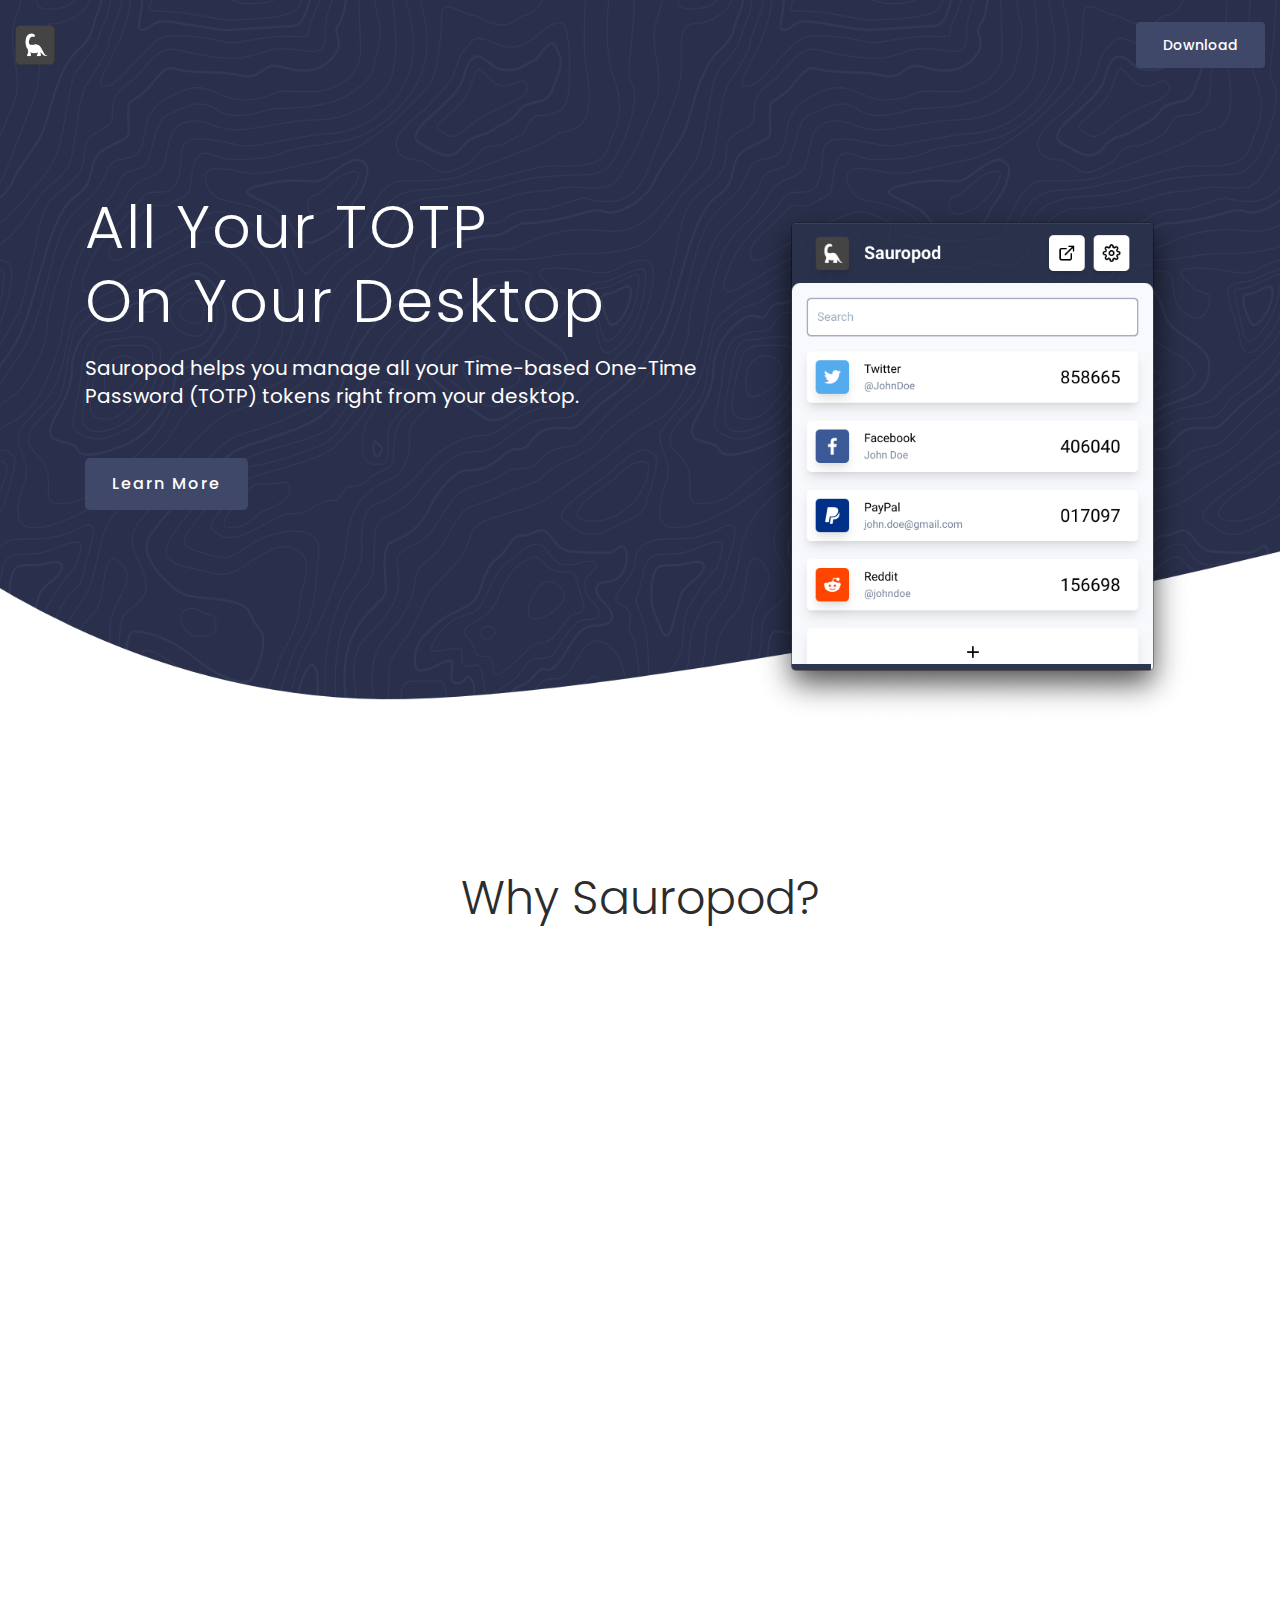
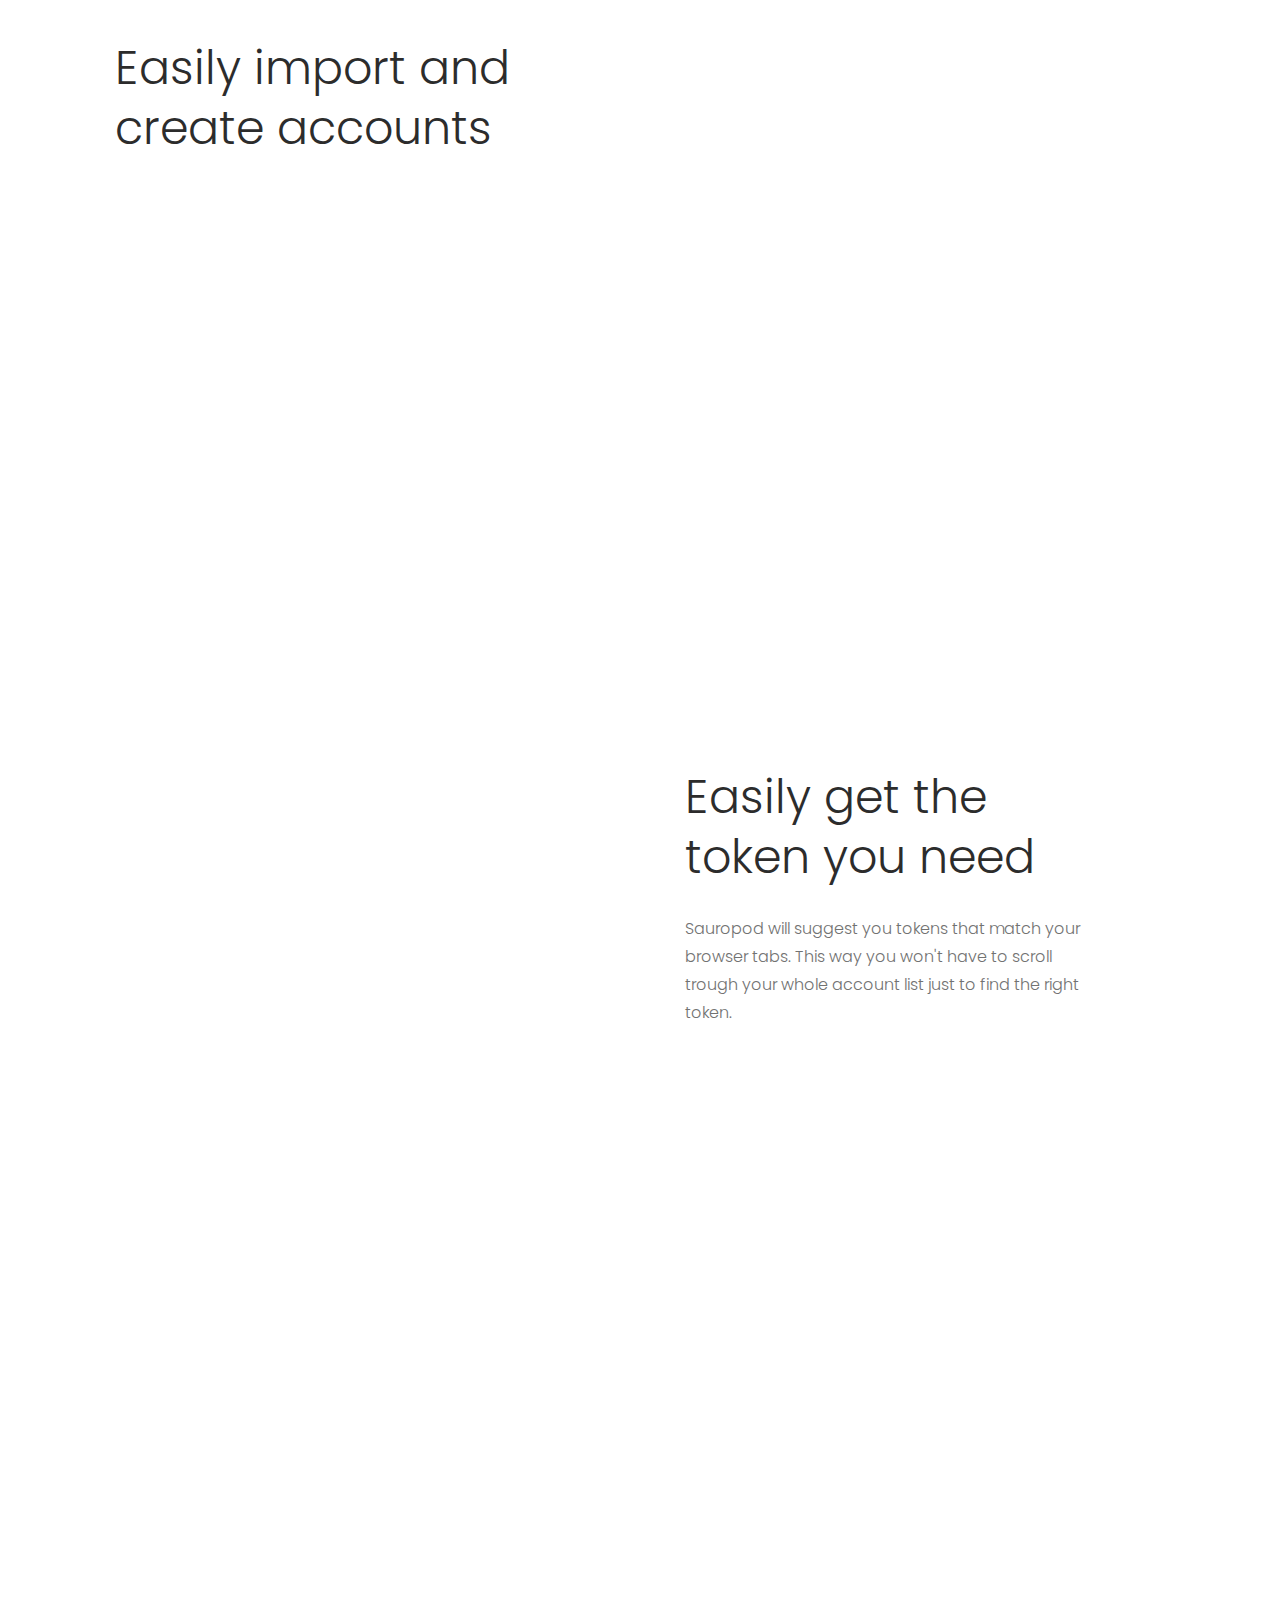
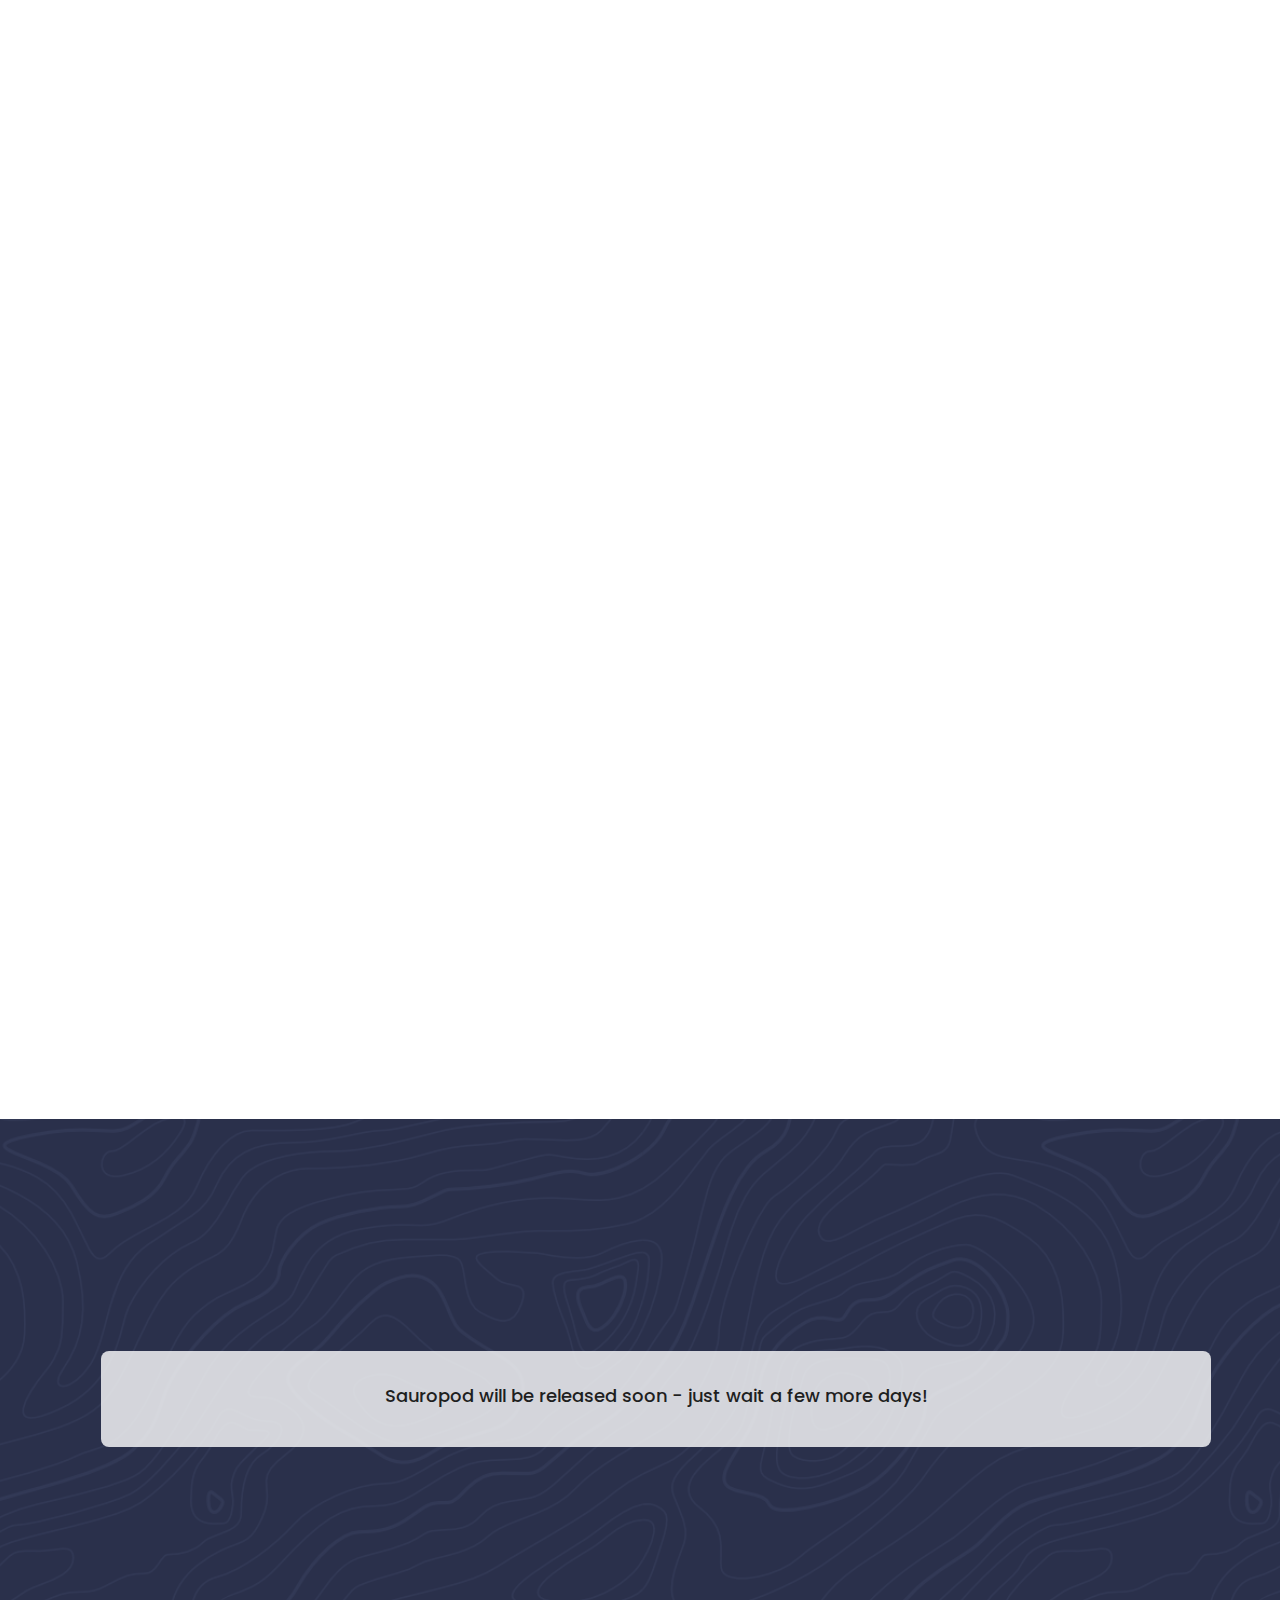
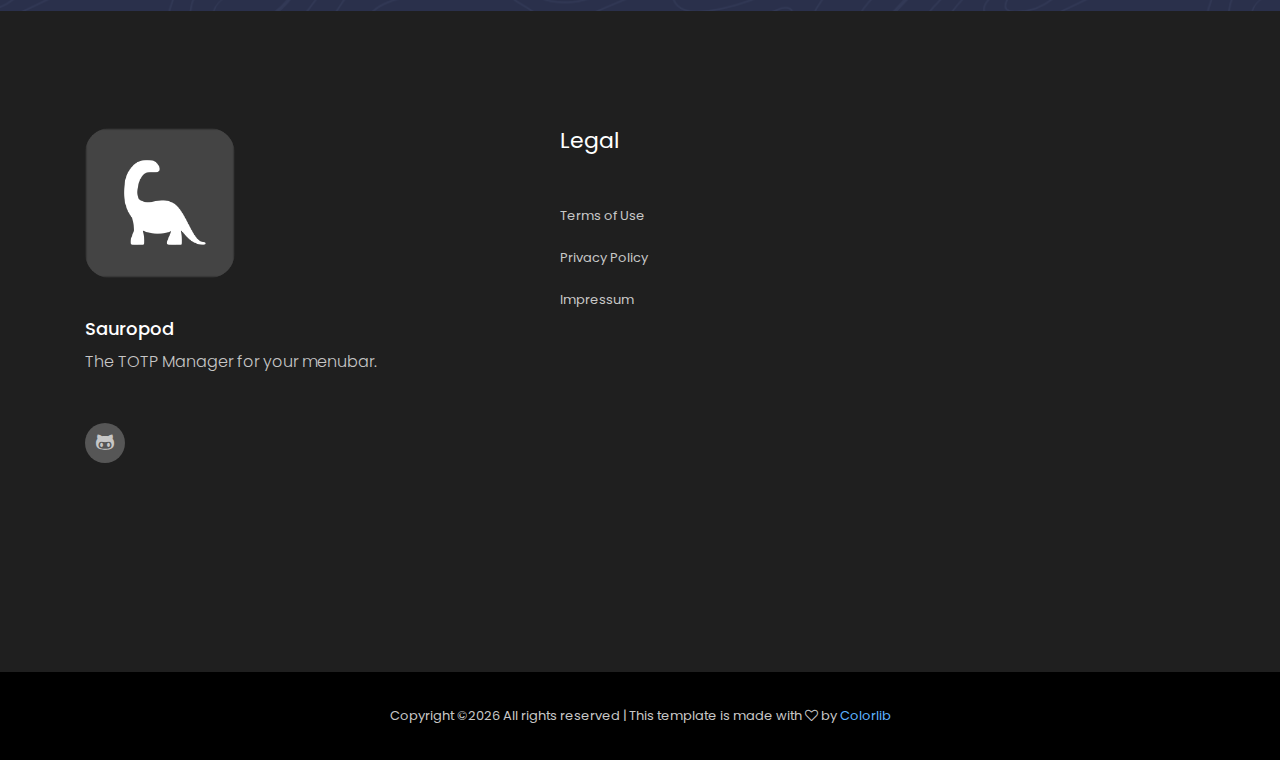
==== commit 0ede4b5a: "Iterate on landing copy" ====
--- a/index.html
+++ b/index.html
@@ -75,10 +75,10 @@
                     <div class="col-xl-7 col-md-6">
                         <div class="slider_text ">
                             <h3 class="wow fadeInDown" data-wow-duration="1s" data-wow-delay=".1s">
-                                All Your TOTP Codes <br />in the menubar
+                                All Your TOTP<br />On Your Desktop
                             </h3>
-                            <p class="wow fadeInLeft" data-wow-duration="1s" data-wow-delay=".1s">Sauropod help you
-                                keeping your accounts secure with time-based OTP-Tokens.</p>
+                            <p class="wow fadeInLeft" data-wow-duration="1s" data-wow-delay=".1s">Sauropod helps you
+                                manage all your Time-based One-Time Password (TOTP) tokens right from your desktop.</p>
                             <div class="video_service_btn wow fadeInLeft" data-wow-duration="1s" data-wow-delay=".1s">
                                 <a href="#learn_more" class="boxed-btn3">Learn more</a>
                             </div>
@@ -106,6 +106,31 @@
             </div>
             <div class="row">
                 <div class="col-lg-4 col-md-4">
+                    <div class="single_service text-center wow fadeInUp" data-wow-duration=".7s" data-wow-delay=".5s">
+                        <div class="thumb">
+                            <img src="img/icon/1.svg" alt="">
+                        </div>
+                        <h3>Easy to use</h3>
+                        <p>
+                            Sauropod's features and clean interface allow you to easily use TOTP tokens.
+                        </p>
+                    </div>
+                </div>
+                <div class="col-lg-4 col-md-4">
+
+                    <div class="single_service text-center wow fadeInUp " data-wow-duration=".8s" data-wow-delay=".6s">
+                        <div class="thumb">
+                            <img src="img/icon/3.svg" alt="">
+                        </div>
+                        <h3>
+                            Compatible with all
+                        </h3>
+                        <p>
+                            Sauropod is compatible with Google, Facebook, Twitter and many more.
+                        </p>
+                    </div>
+                </div>
+                <div class="col-lg-4 col-md-4">
                     <div class="single_service text-center wow fadeInUp" data-wow-duration=".6s" data-wow-delay=".4s">
                         <div class="thumb">
                             <img src="img/icon/2.svg" alt="">
@@ -114,31 +139,6 @@
                         <p>
                             You can find Sauropod's complete source code on <a
                                 href="https://github.com/vantezzen/sauropod">GitHub</a>.
-                        </p>
-                    </div>
-                </div>
-                <div class="col-lg-4 col-md-4">
-                    <div class="single_service text-center wow fadeInUp" data-wow-duration=".7s" data-wow-delay=".5s">
-                        <div class="thumb">
-                            <img src="img/icon/1.svg" alt="">
-                        </div>
-                        <h3>Easy to use</h3>
-                        <p>
-                            Sauropod's clean interface allows you to easily use OTP-Tokens.
-                        </p>
-                    </div>
-                </div>
-                <div class="col-lg-4 col-md-4">
-
-                    <div class="single_service text-center wow fadeInUp " data-wow-duration=".8s" data-wow-delay=".6s">
-                        <div class="thumb">
-                            <img src="img/icon/3.svg" alt="">
-                        </div>
-                        <h3>
-                            Compatible with all your services
-                        </h3>
-                        <p>
-                            Sauropod is compatible with Google, Facebook, Twitter and many more.
                         </p>
                     </div>
                 </div>
@@ -205,7 +205,7 @@
                                 <li class="wow fadeInUp" data-wow-duration=".7s" data-wow-delay=".5s"> Import your
                                     accounts from andOTP. </li>
                                 <li class="wow fadeInUp" data-wow-duration=".8s" data-wow-delay=".6s"> Scan your display
-                                    to find OTP QR Codes. </li>
+                                    to find QR Codes. </li>
                                 <li class="wow fadeInUp" data-wow-duration=".9s" data-wow-delay=".7s"> Open
                                     <code>optauth://</code> links to import new accounts.</li>
                             </ul>
@@ -230,8 +230,8 @@
                     </div>
                     <div class="col-xl-5 col-lg-5 col-md-6">
                         <div class="features_info">
-                            <h3>Easily get the code you need</h3>
-                            <p>Sauropod will suggest you codes that fit to your current open browser tabs. This way you won't have trough scroll to your whole account list just to find the current one.</p>
+                            <h3>Easily get the token you need</h3>
+                            <p>Sauropod will suggest you tokens that match your browser tabs. This way you won't have to scroll trough your whole account list just to find the right token.</p>
                         </div>
                     </div>
                 </div>
@@ -495,9 +495,9 @@
                                 Legal
                             </h3>
                             <ul>
-                                <li><a href="#">Terms of Use</a></li>
-                                <li><a href="#">Privacy Policy</a></li>
-                                <li><a href="#">Impressum</a></li>
+                                <li><a href="/tos.html">Terms of Use</a></li>
+                                <li><a href="/privacy.html">Privacy Policy</a></li>
+                                <li><a href="/impressum.html">Impressum</a></li>
                             </ul>
 
                         </div>
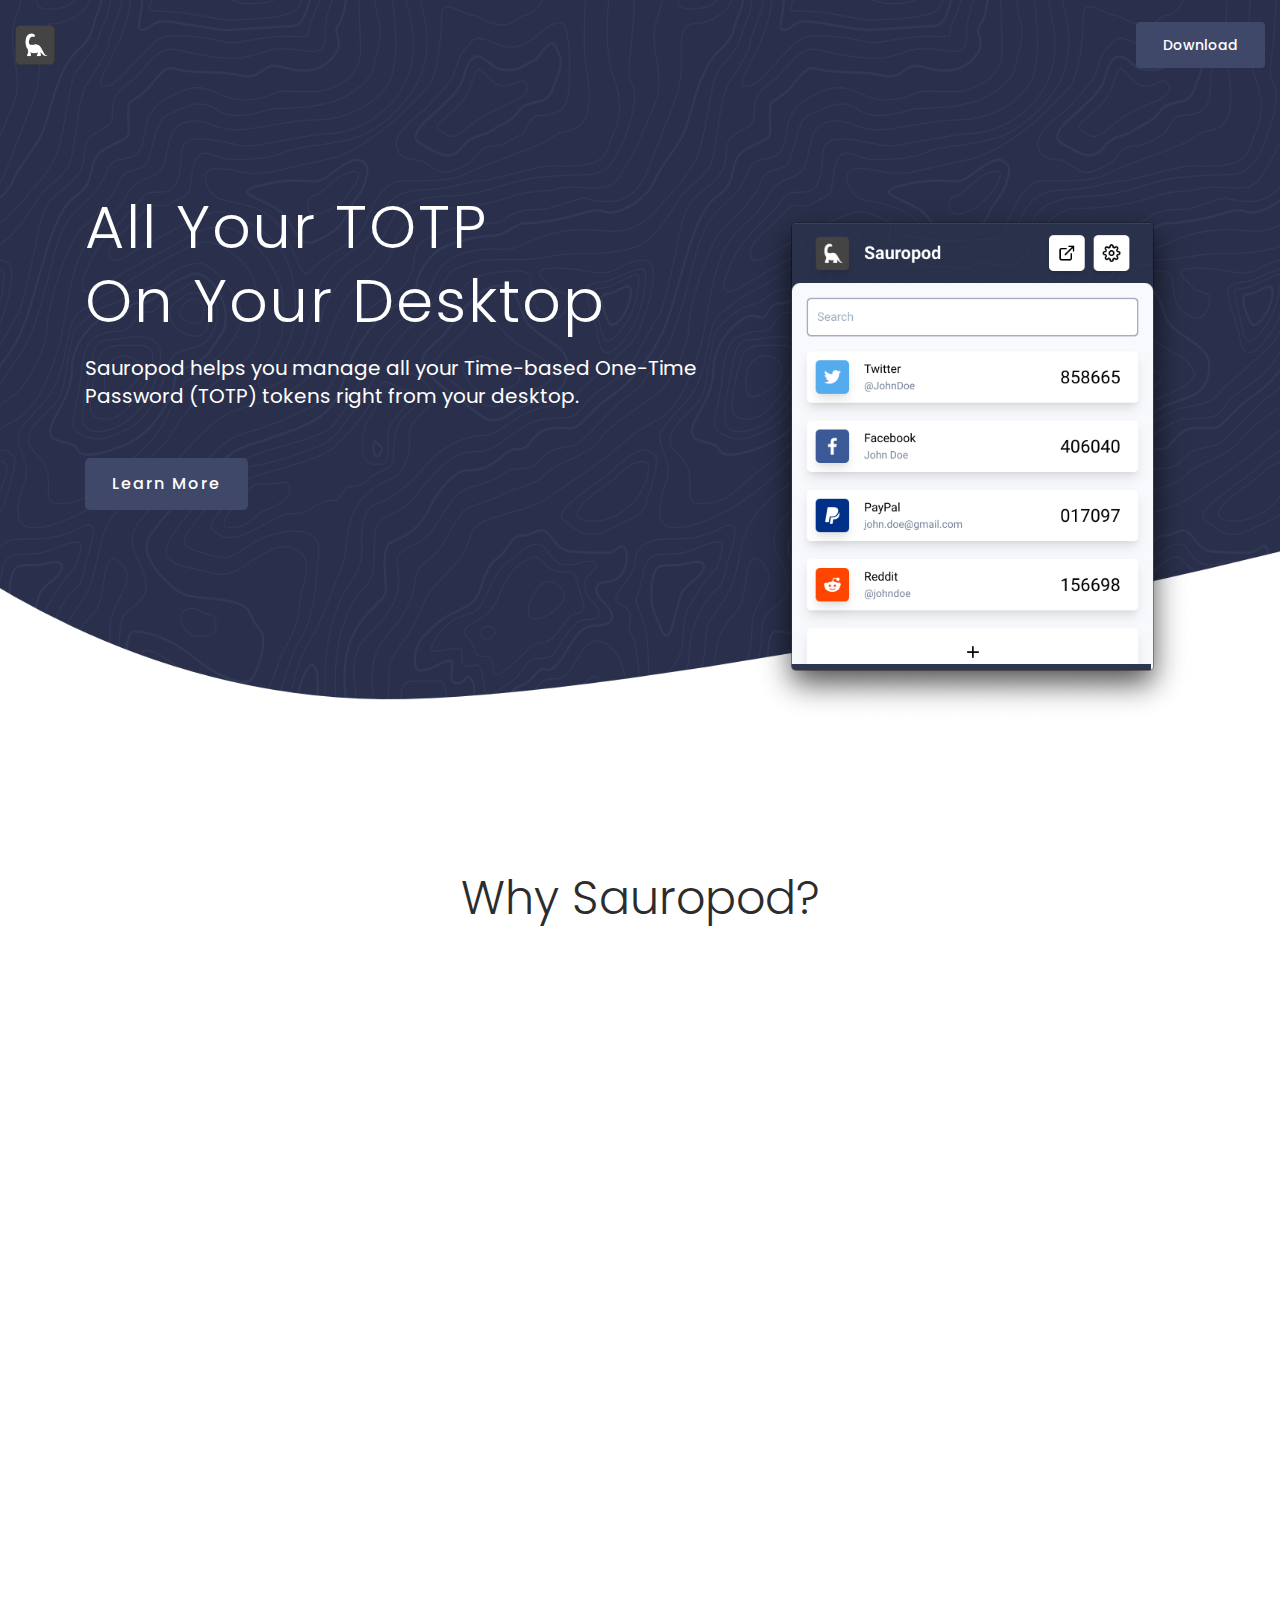
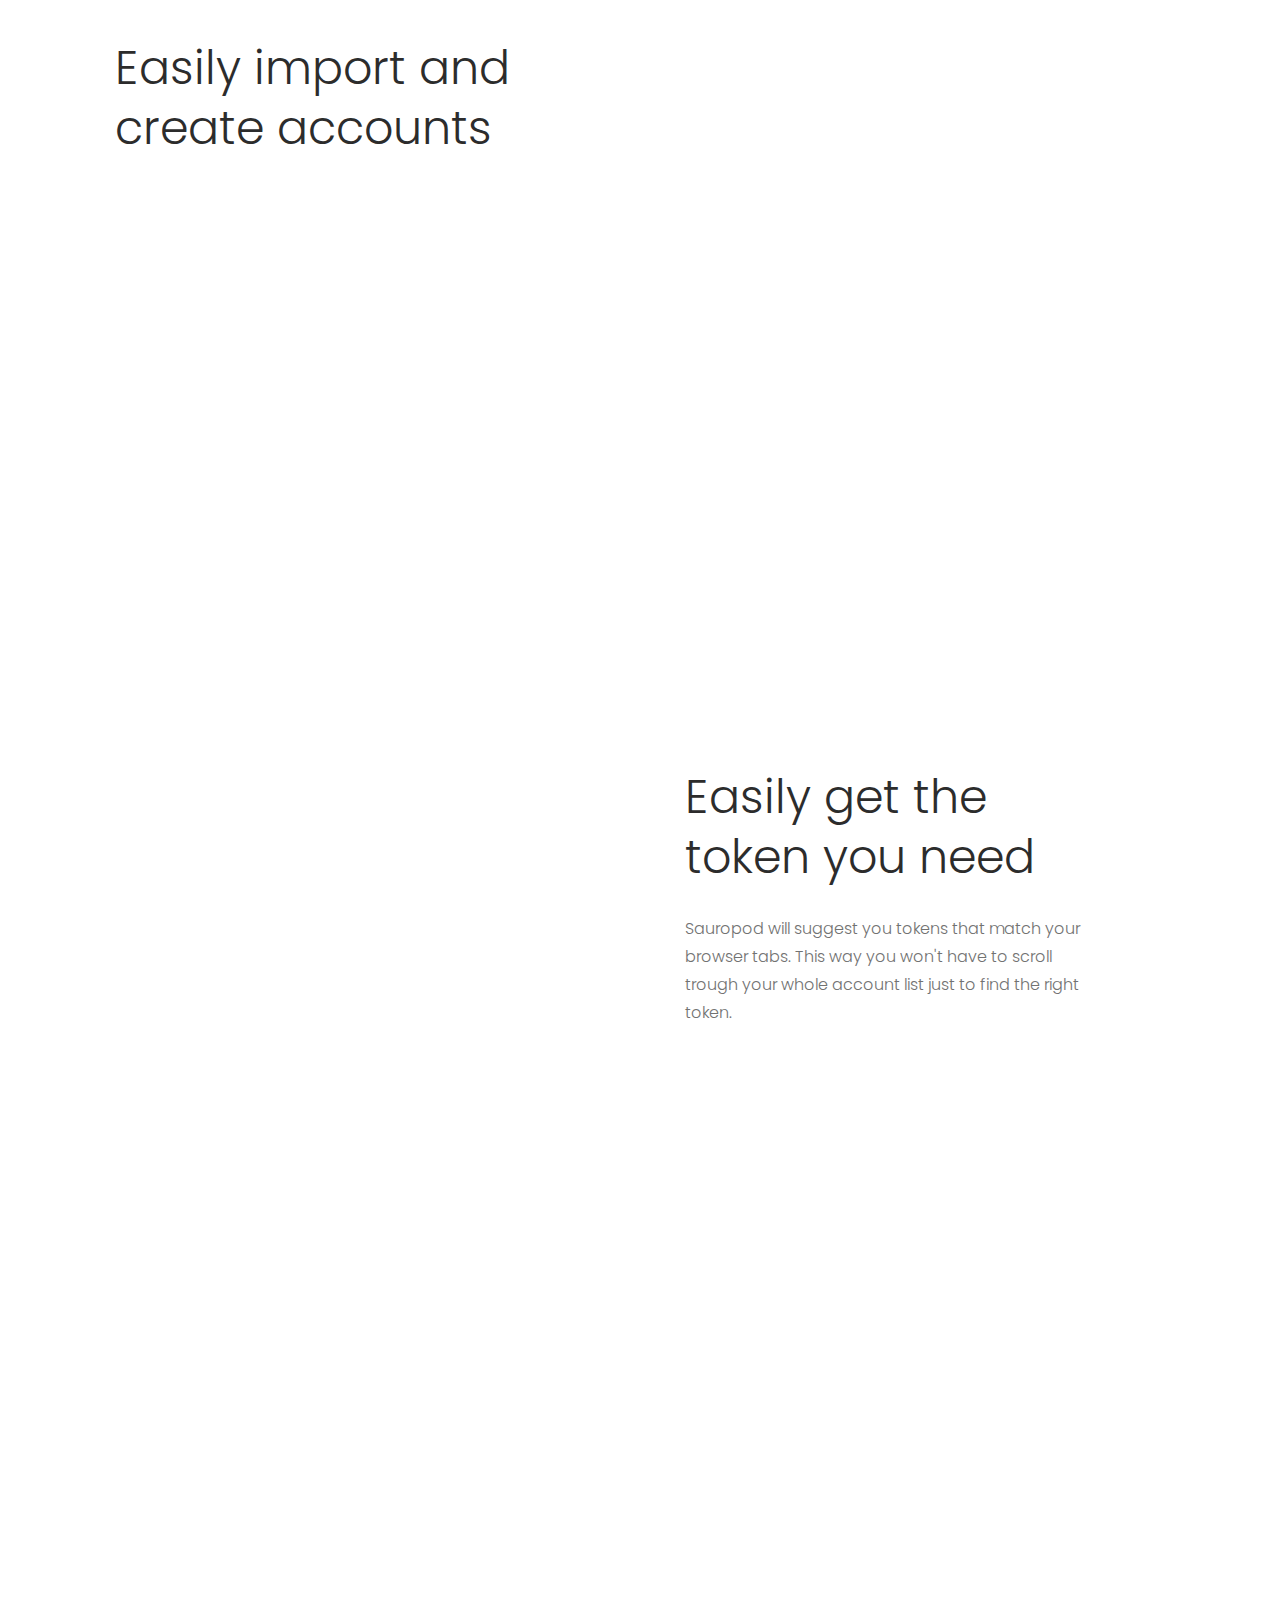
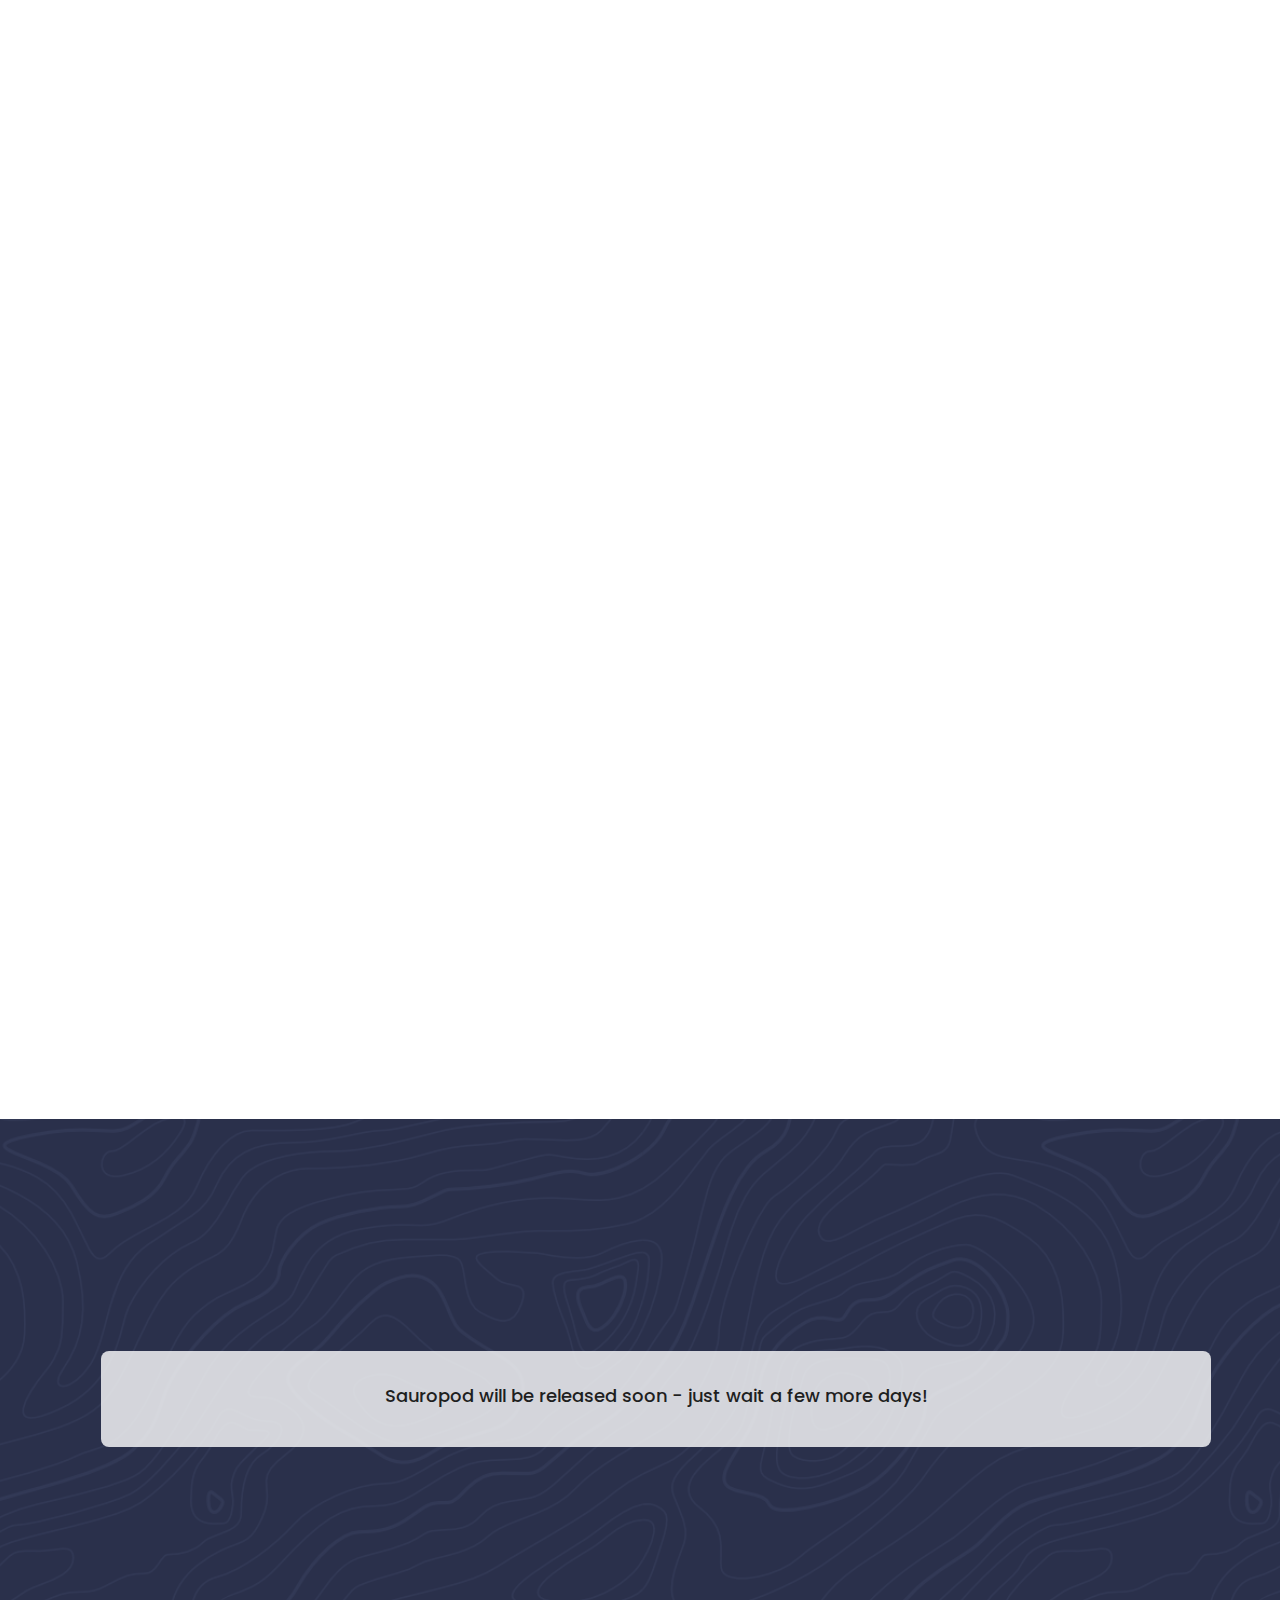
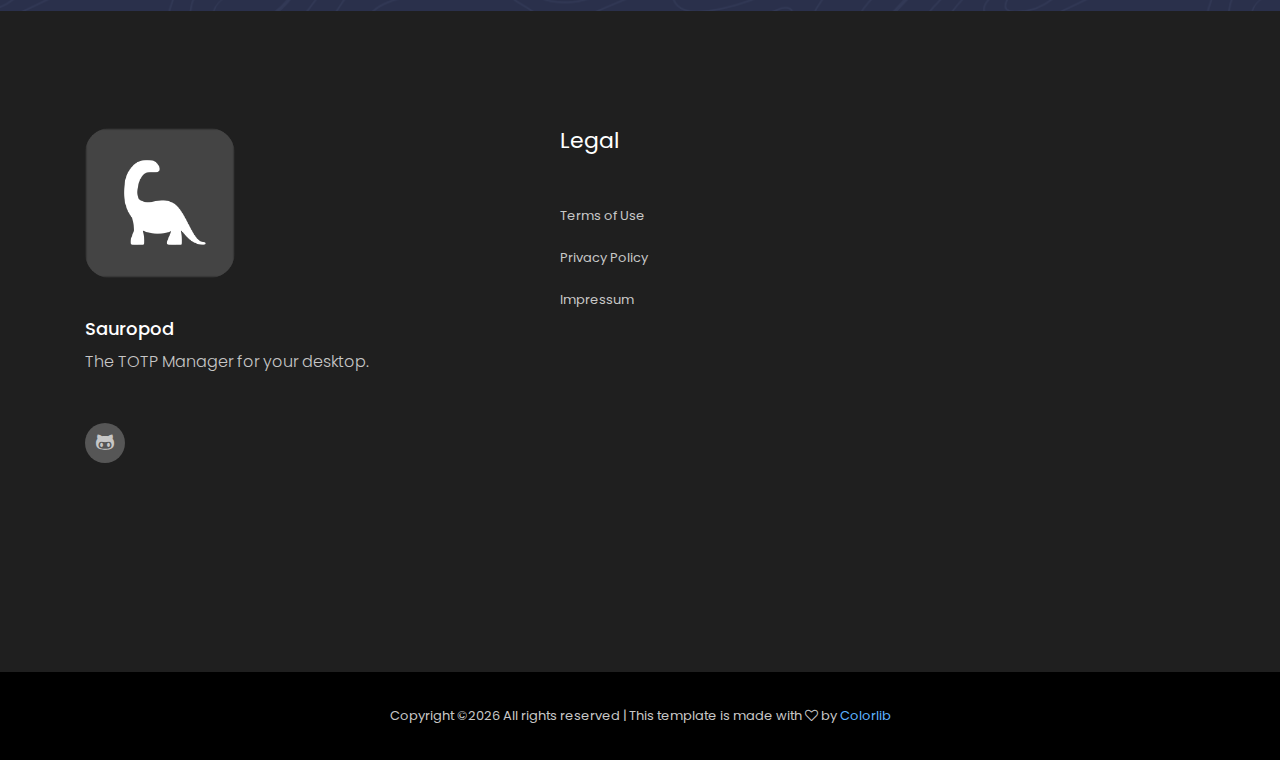
==== commit aae12072: "Replace remaining reference to 'menubar' with 'desktop'" ====
--- a/index.html
+++ b/index.html
@@ -475,7 +475,7 @@
                                 Sauropod
                             </h4>
                             <p>
-                                The TOTP Manager for your menubar.
+                                The TOTP Manager for your desktop.
                             </p>
                             <div class="socail_links">
                                 <ul>
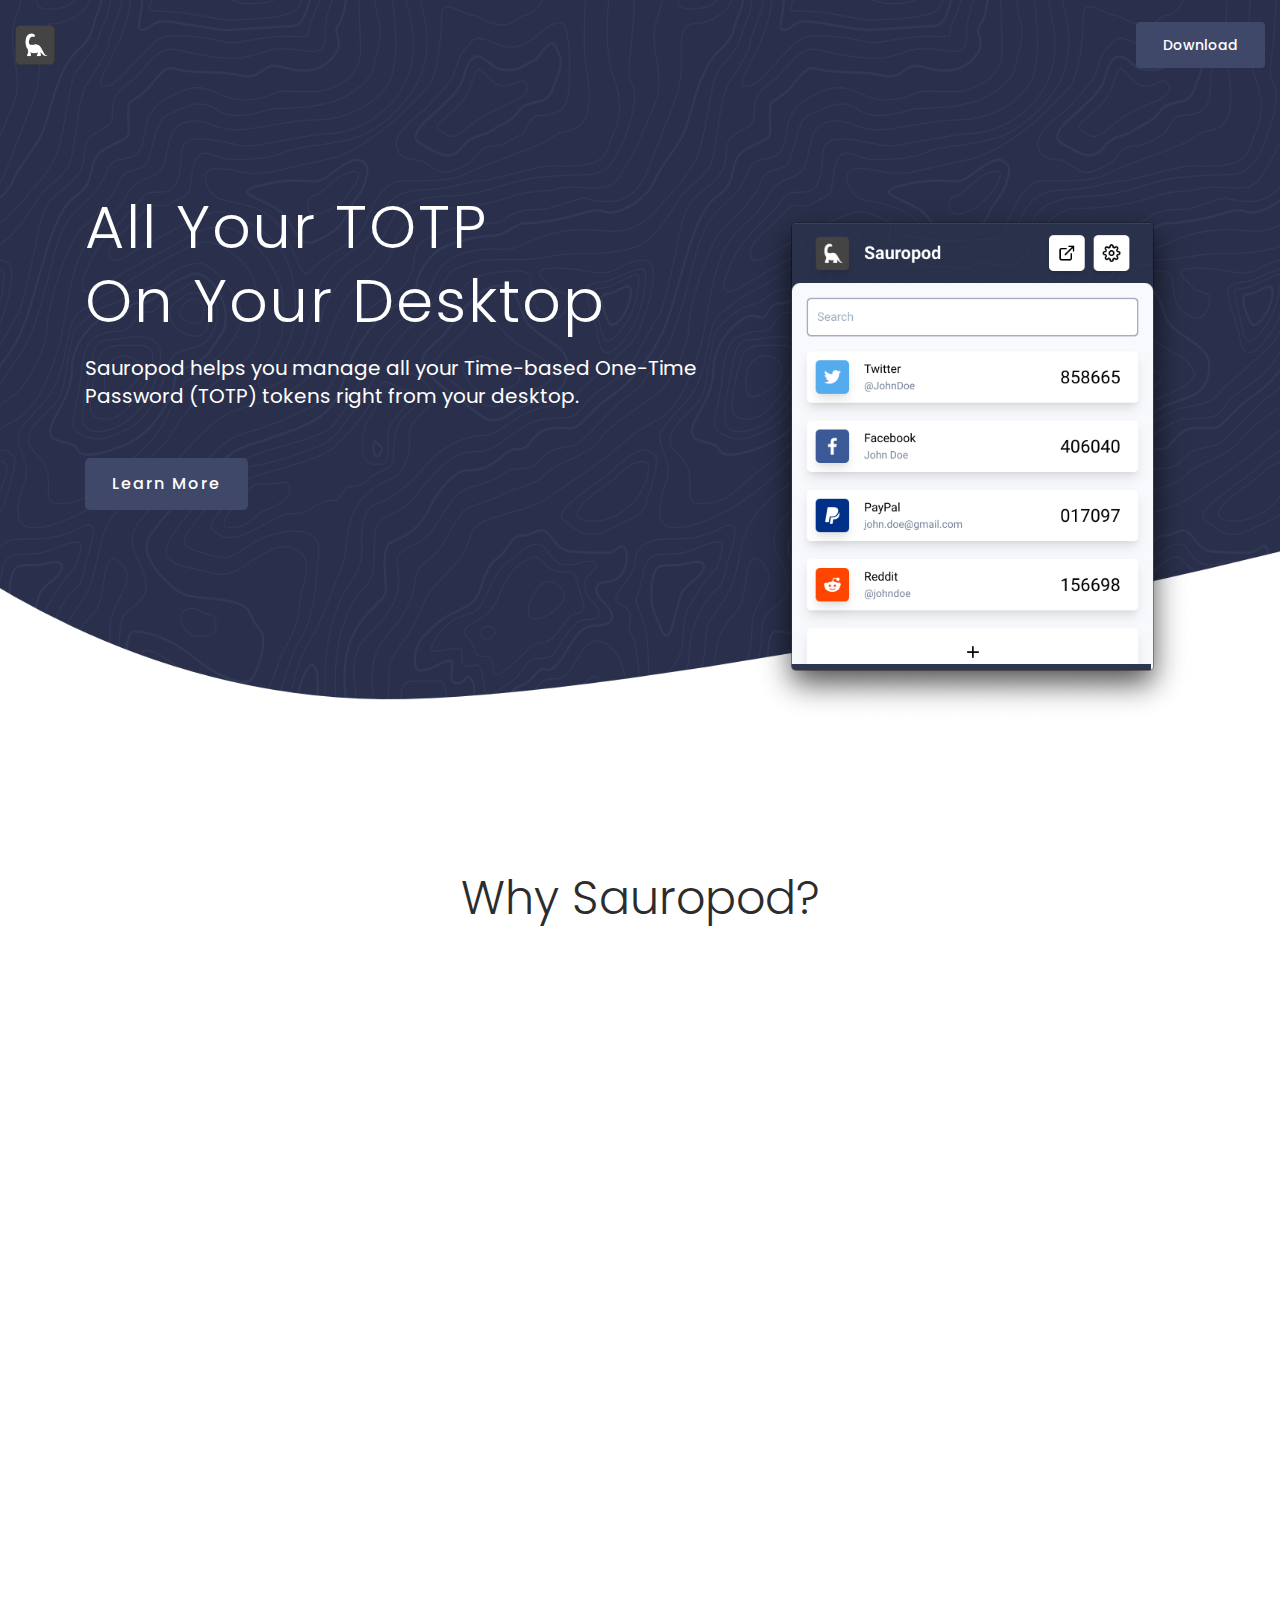
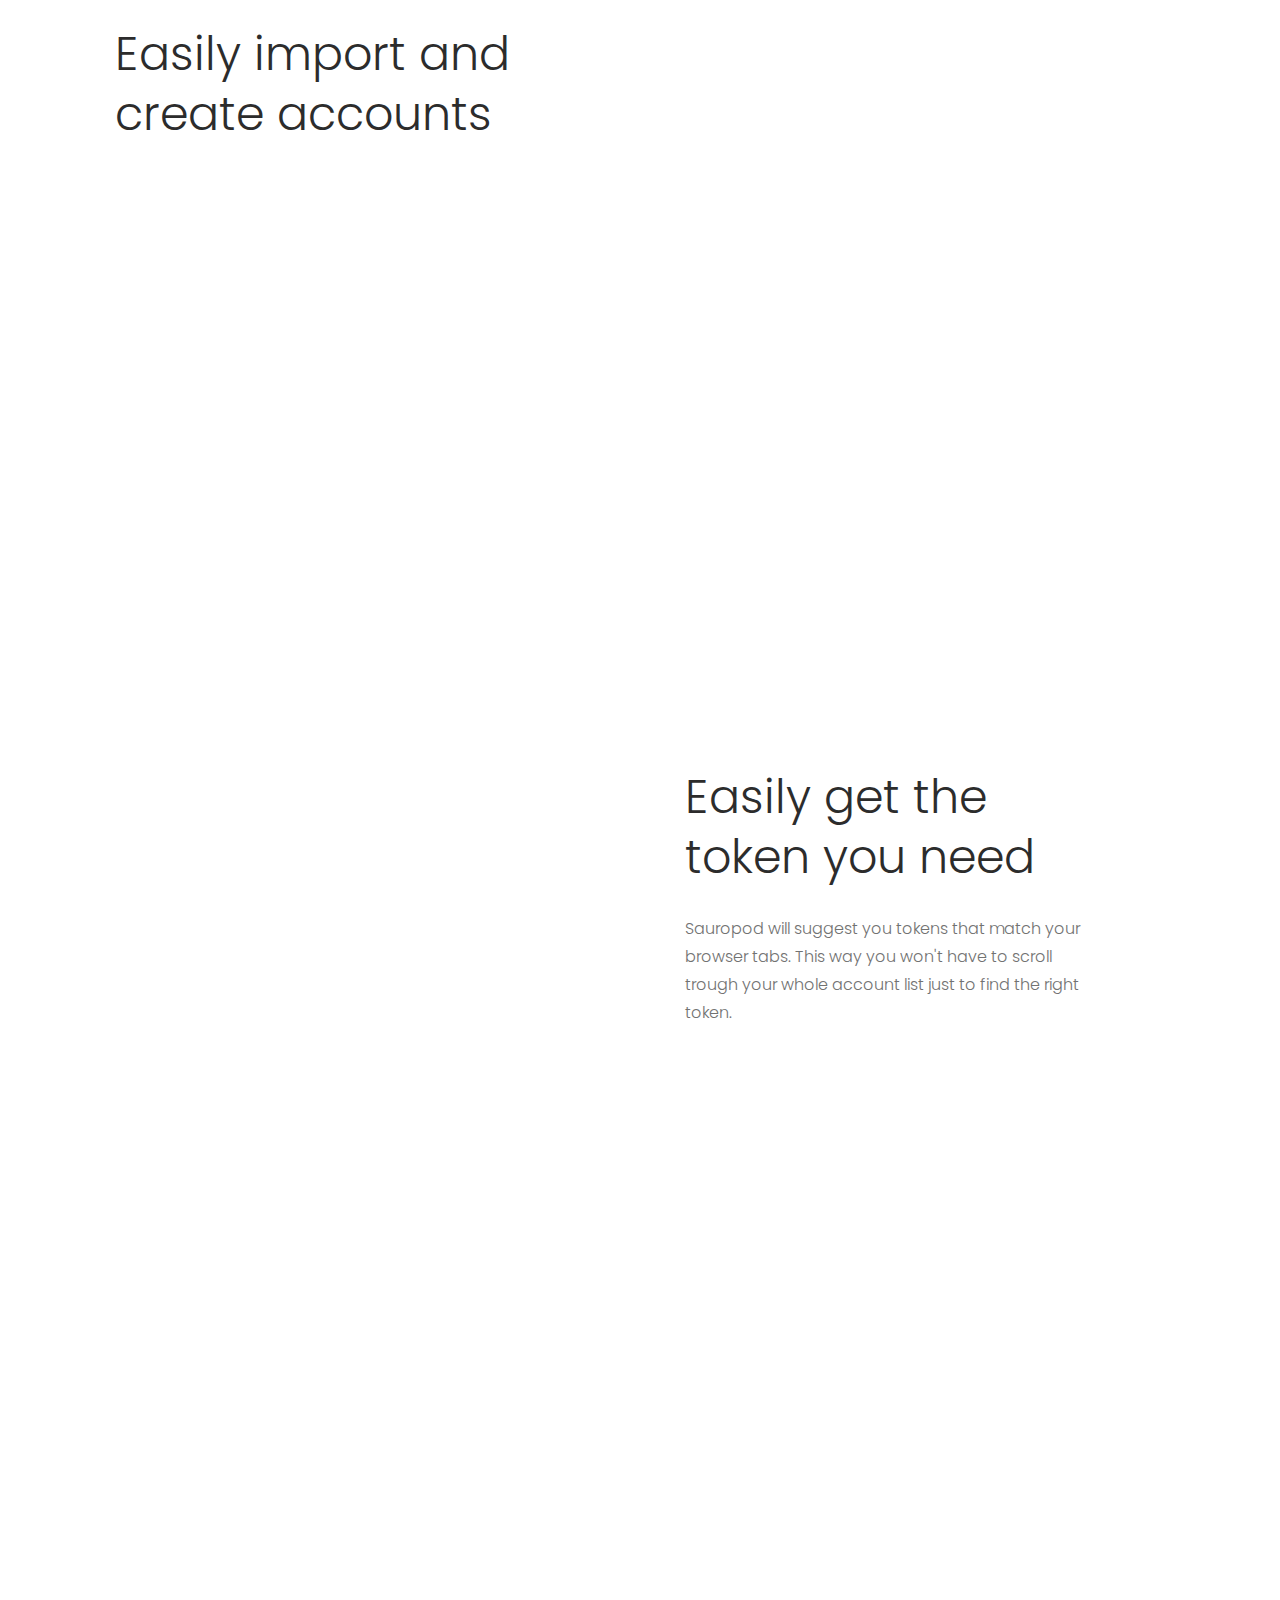
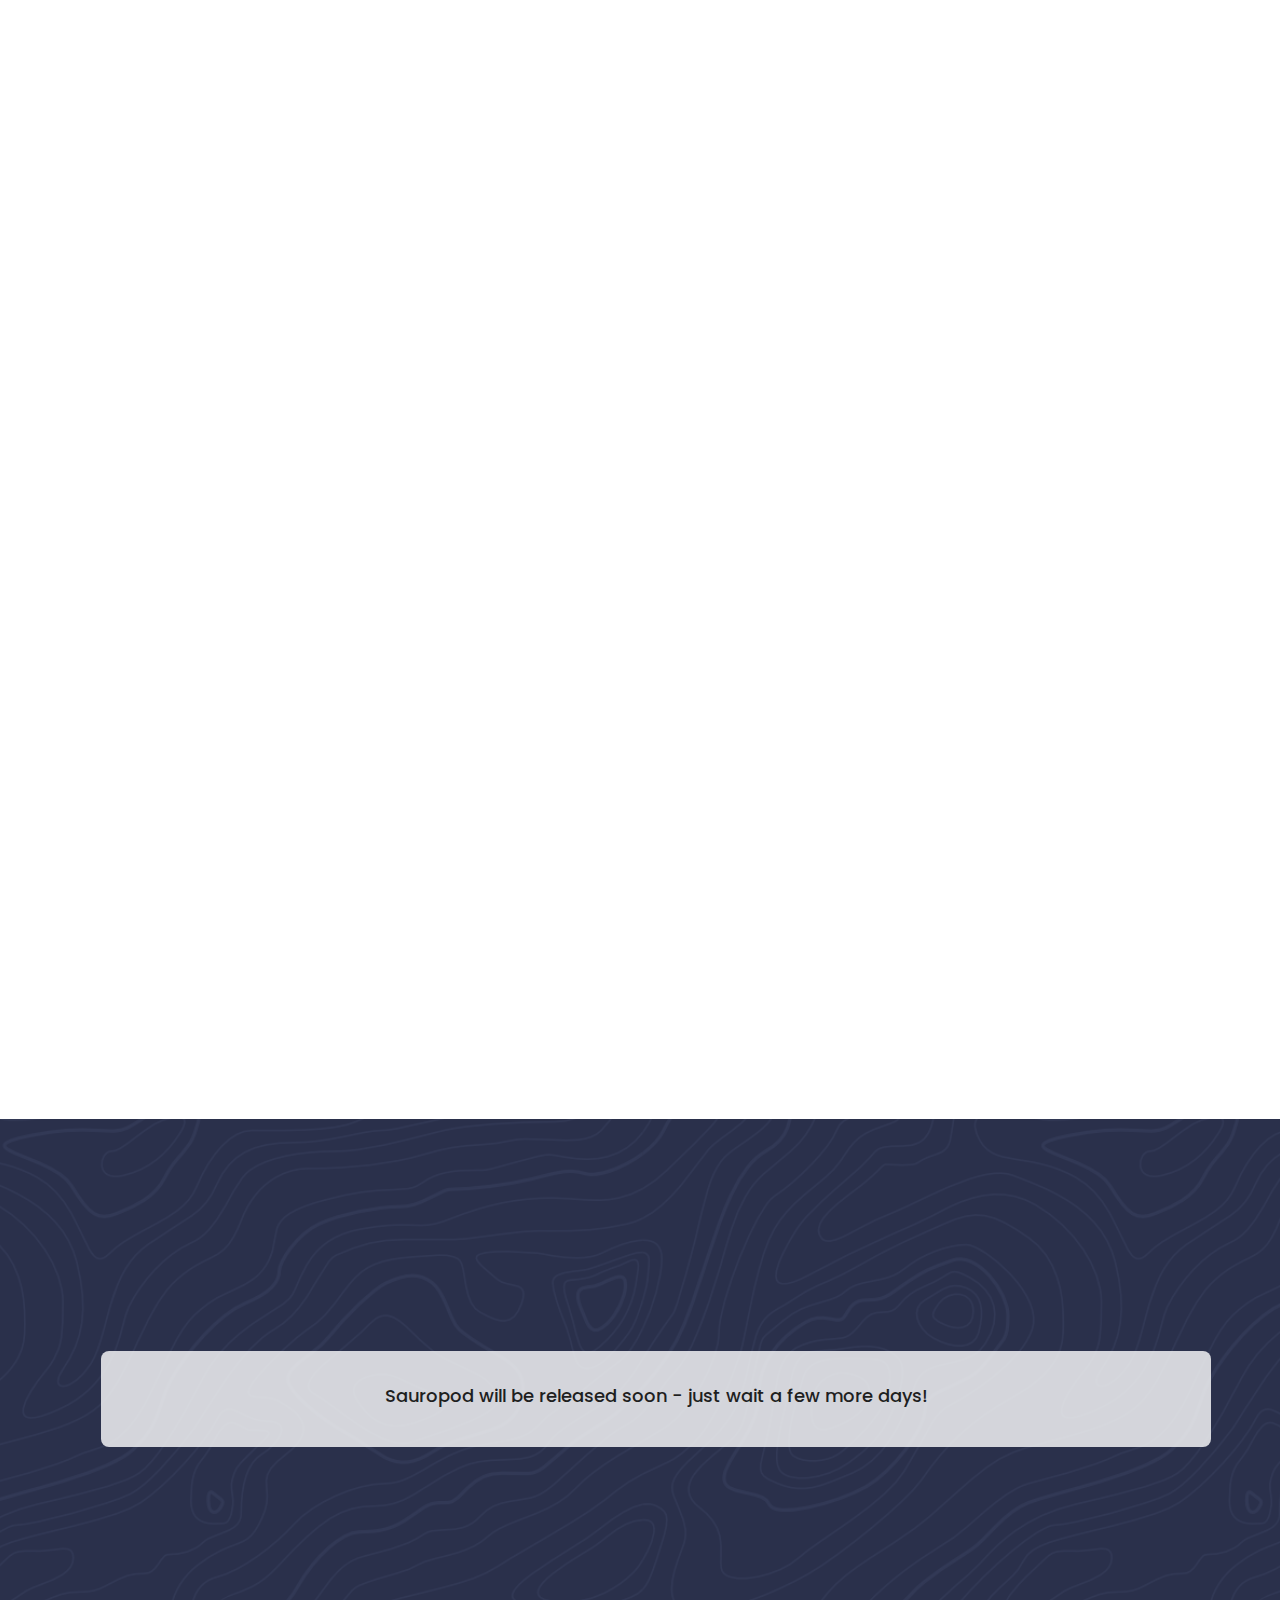
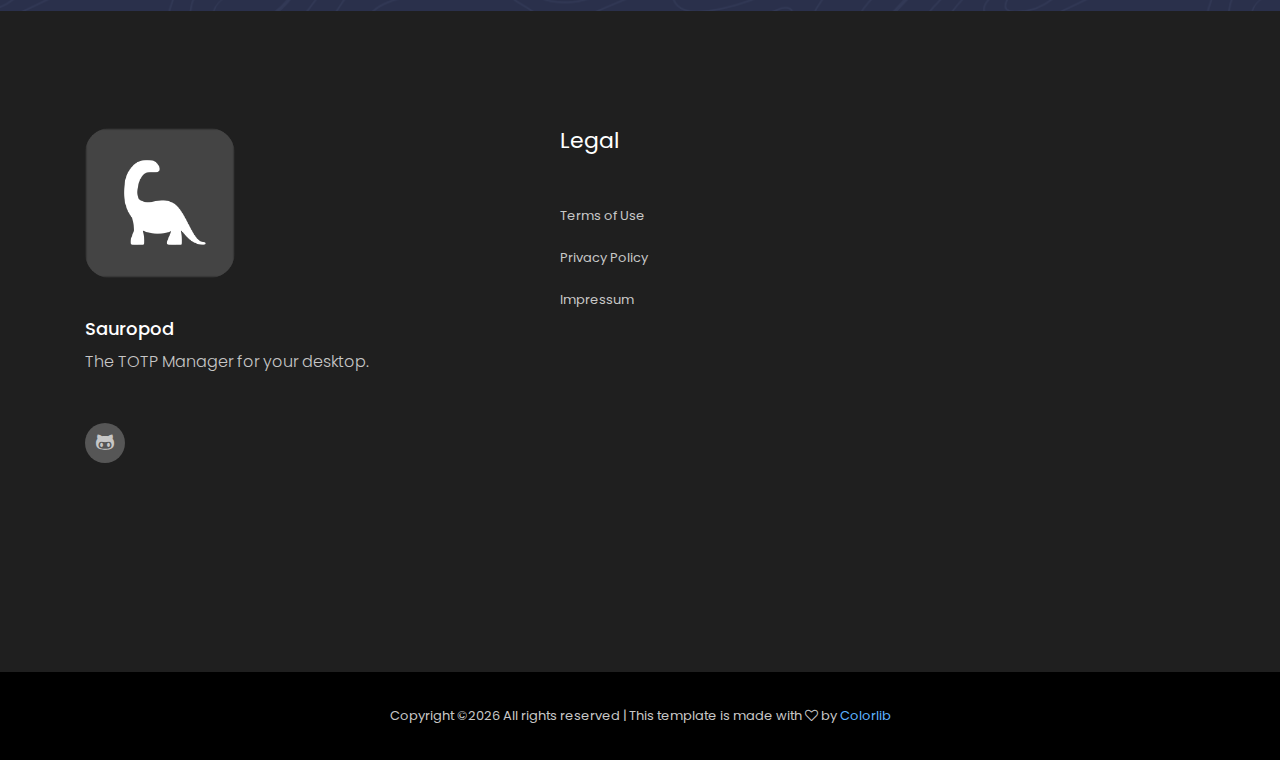
==== commit 1b028db4: "Sync incorrect bullet point with README" ====
--- a/index.html
+++ b/index.html
@@ -202,8 +202,8 @@
                             <h3>Easily import and create accounts</h3>
                             <p></p>
                             <ul>
-                                <li class="wow fadeInUp" data-wow-duration=".7s" data-wow-delay=".5s"> Import your
-                                    accounts from andOTP. </li>
+                                <li class="wow fadeInUp" data-wow-duration=".7s" data-wow-delay=".5s"> Import your 
+                                    accounts from your existing TOTP app. </li>
                                 <li class="wow fadeInUp" data-wow-duration=".8s" data-wow-delay=".6s"> Scan your display
                                     to find QR Codes. </li>
                                 <li class="wow fadeInUp" data-wow-duration=".9s" data-wow-delay=".7s"> Open
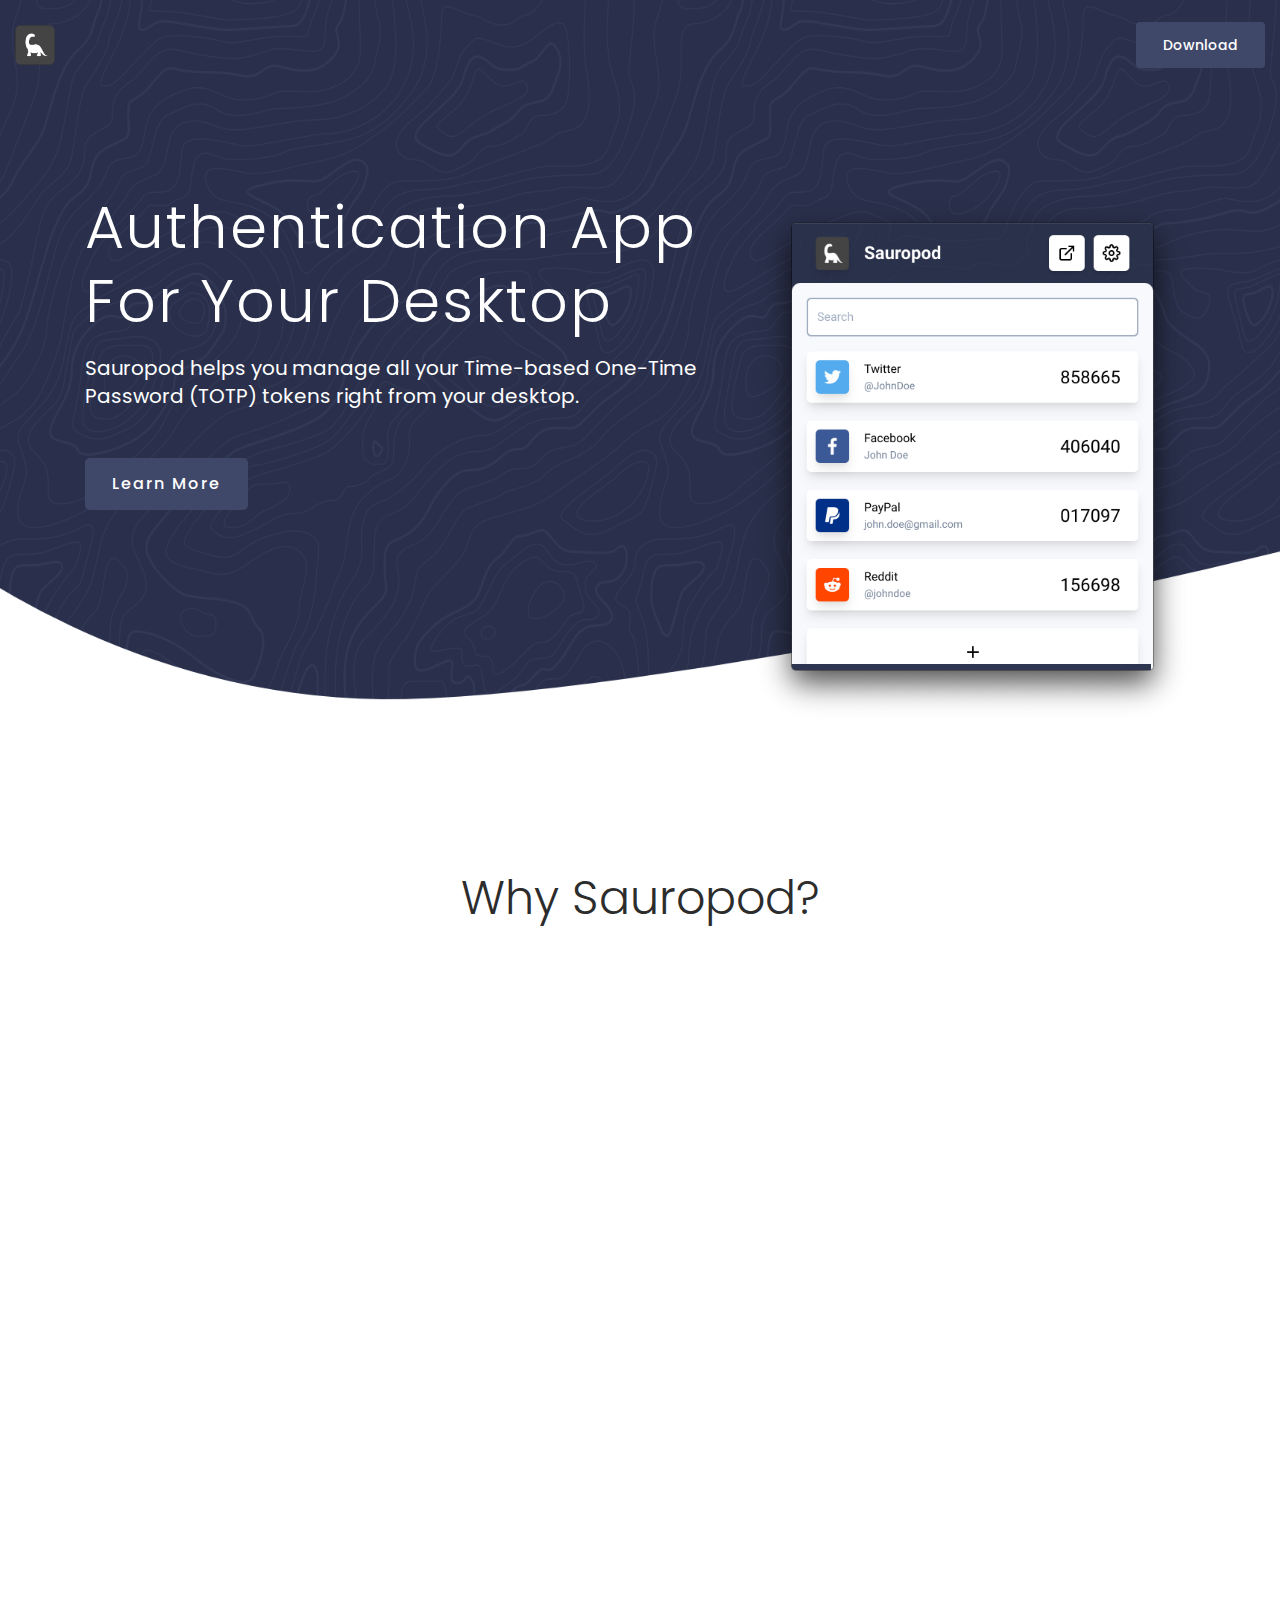
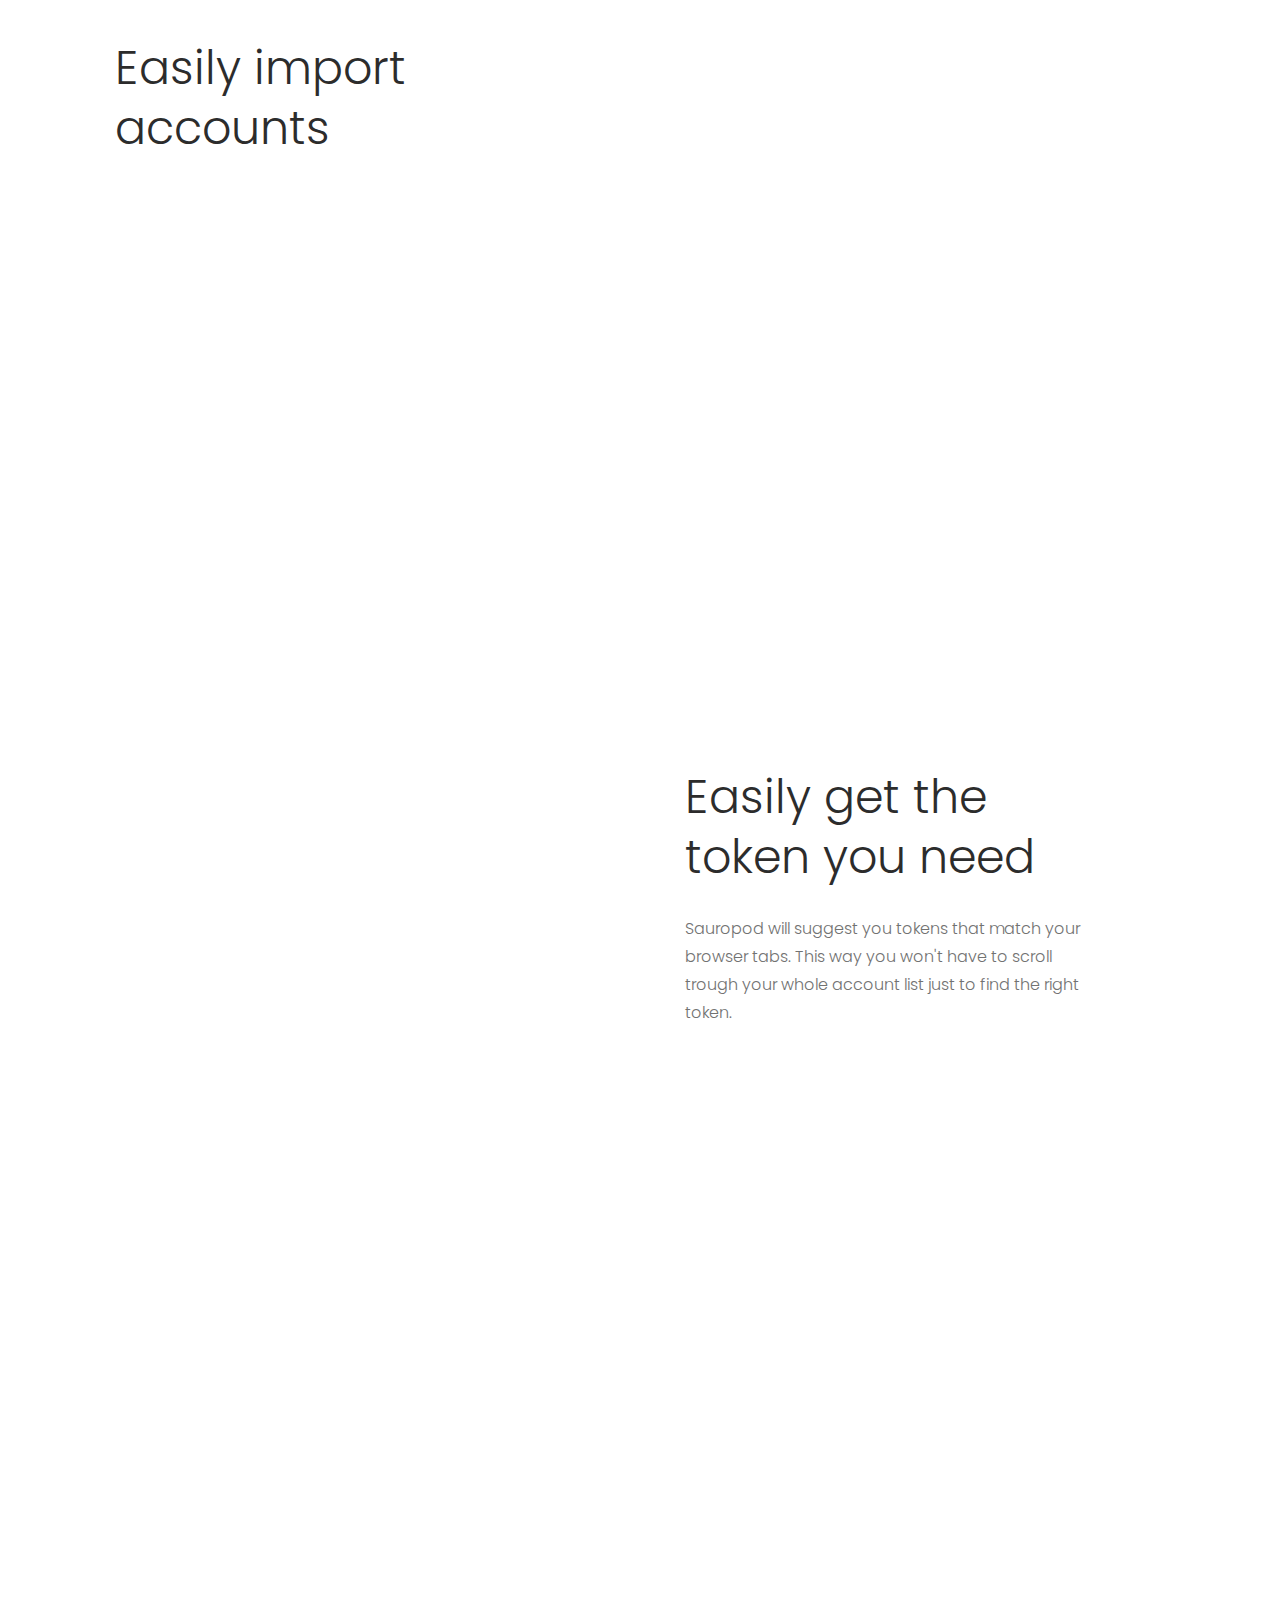
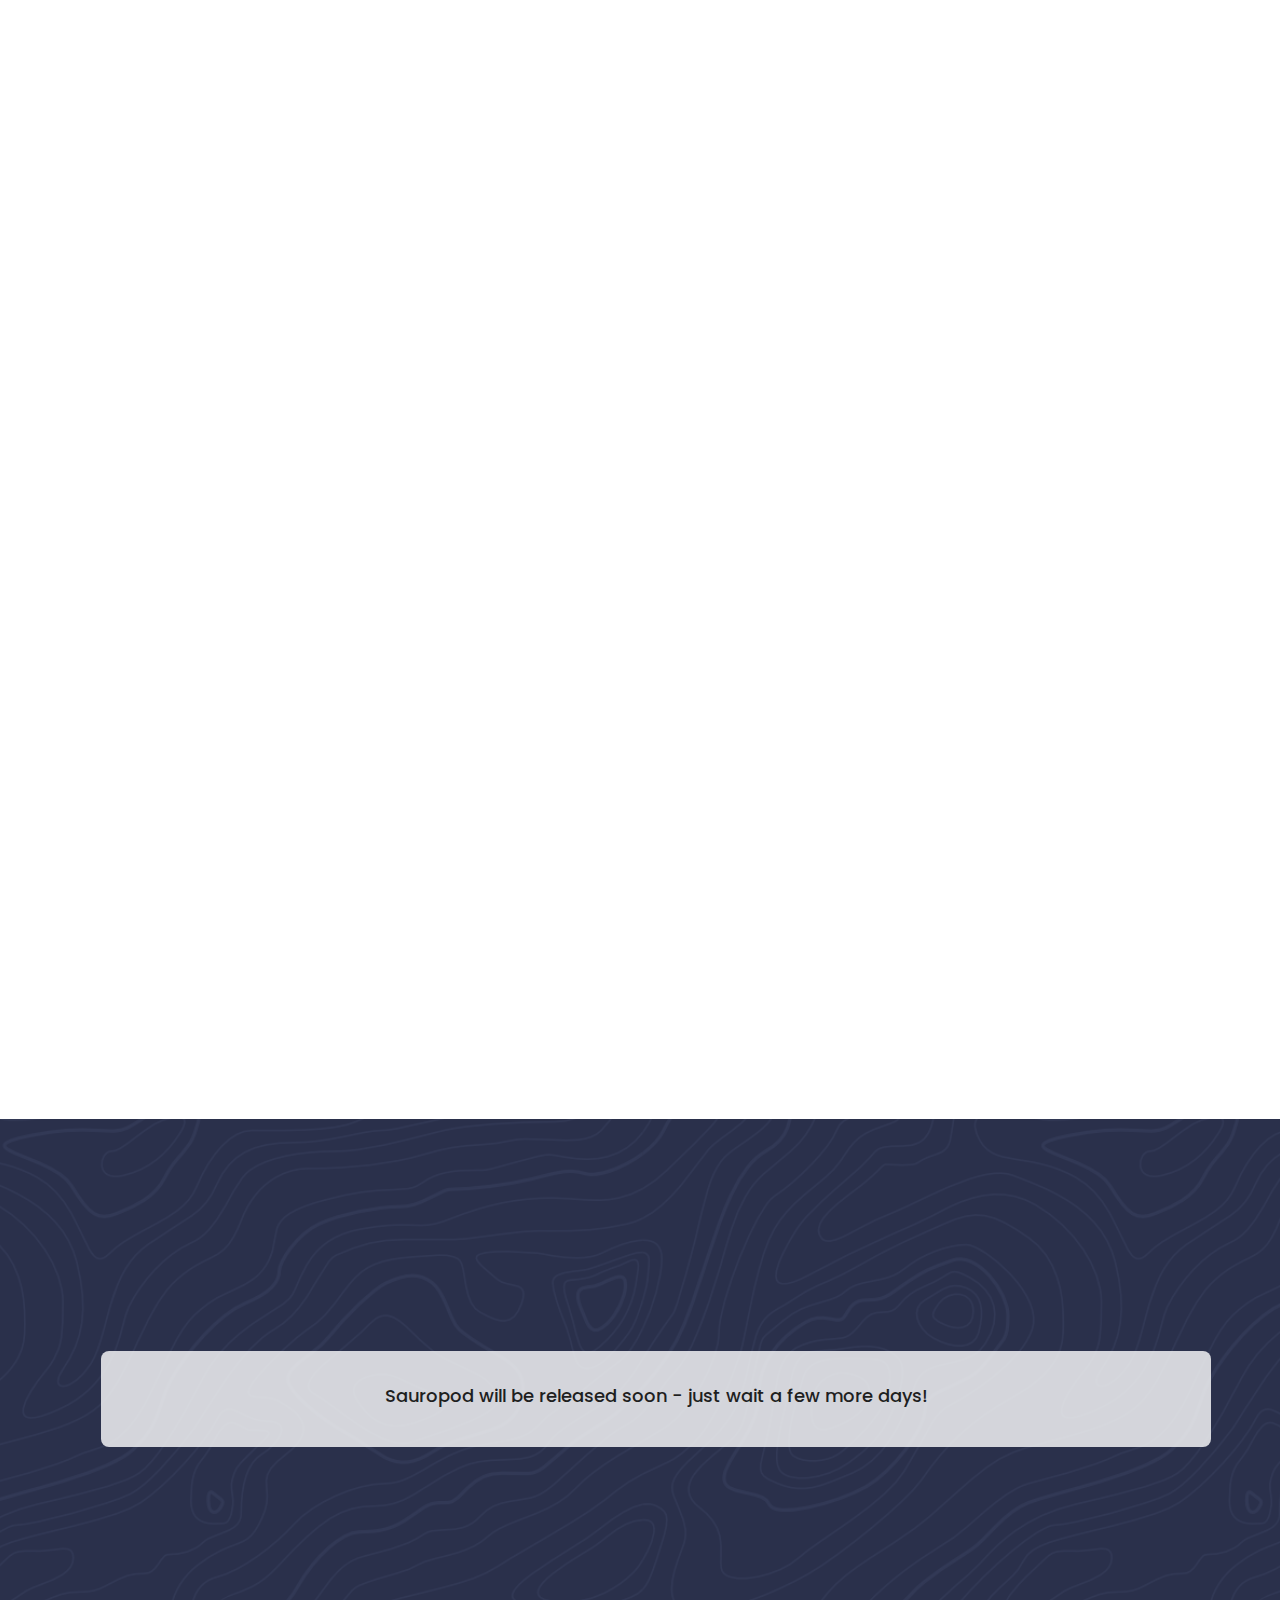
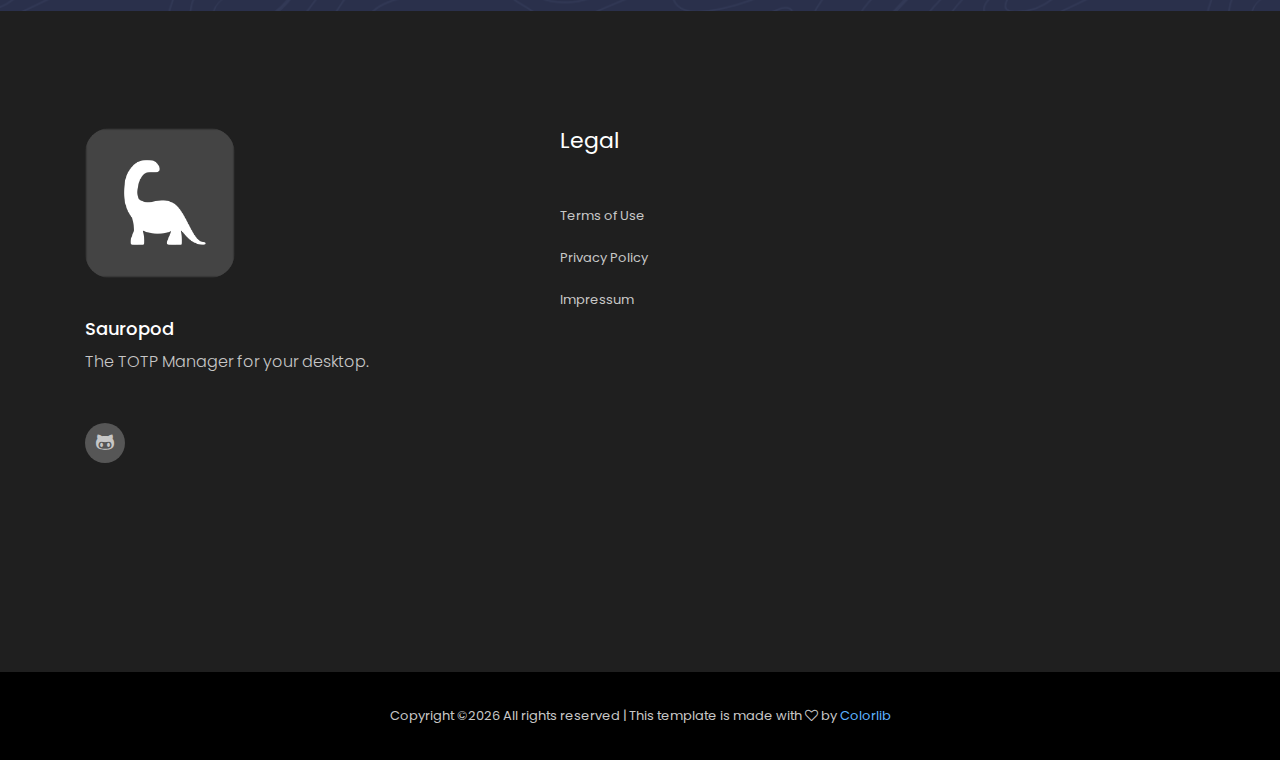
==== commit 353cc667: "Iterate with 'authentication app' keyword" ====
--- a/index.html
+++ b/index.html
@@ -75,7 +75,7 @@
                     <div class="col-xl-7 col-md-6">
                         <div class="slider_text ">
                             <h3 class="wow fadeInDown" data-wow-duration="1s" data-wow-delay=".1s">
-                                All Your TOTP<br />On Your Desktop
+                                Authentication App<br />For Your Desktop
                             </h3>
                             <p class="wow fadeInLeft" data-wow-duration="1s" data-wow-delay=".1s">Sauropod helps you
                                 manage all your Time-based One-Time Password (TOTP) tokens right from your desktop.</p>
@@ -199,13 +199,13 @@
                 <div class="row  align-items-center">
                     <div class="col-xl-5 col-lg-5 col-md-6">
                         <div class="features_info">
-                            <h3>Easily import and create accounts</h3>
+                            <h3>Easily import accounts</h3>
                             <p></p>
                             <ul>
-                                <li class="wow fadeInUp" data-wow-duration=".7s" data-wow-delay=".5s"> Import your 
-                                    accounts from your existing TOTP app. </li>
+                                <li class="wow fadeInUp" data-wow-duration=".7s" data-wow-delay=".5s"> Import 
+                                    from your existing authentication app. </li>
                                 <li class="wow fadeInUp" data-wow-duration=".8s" data-wow-delay=".6s"> Scan your display
-                                    to find QR Codes. </li>
+                                    to find import QR codes. </li>
                                 <li class="wow fadeInUp" data-wow-duration=".9s" data-wow-delay=".7s"> Open
                                     <code>optauth://</code> links to import new accounts.</li>
                             </ul>
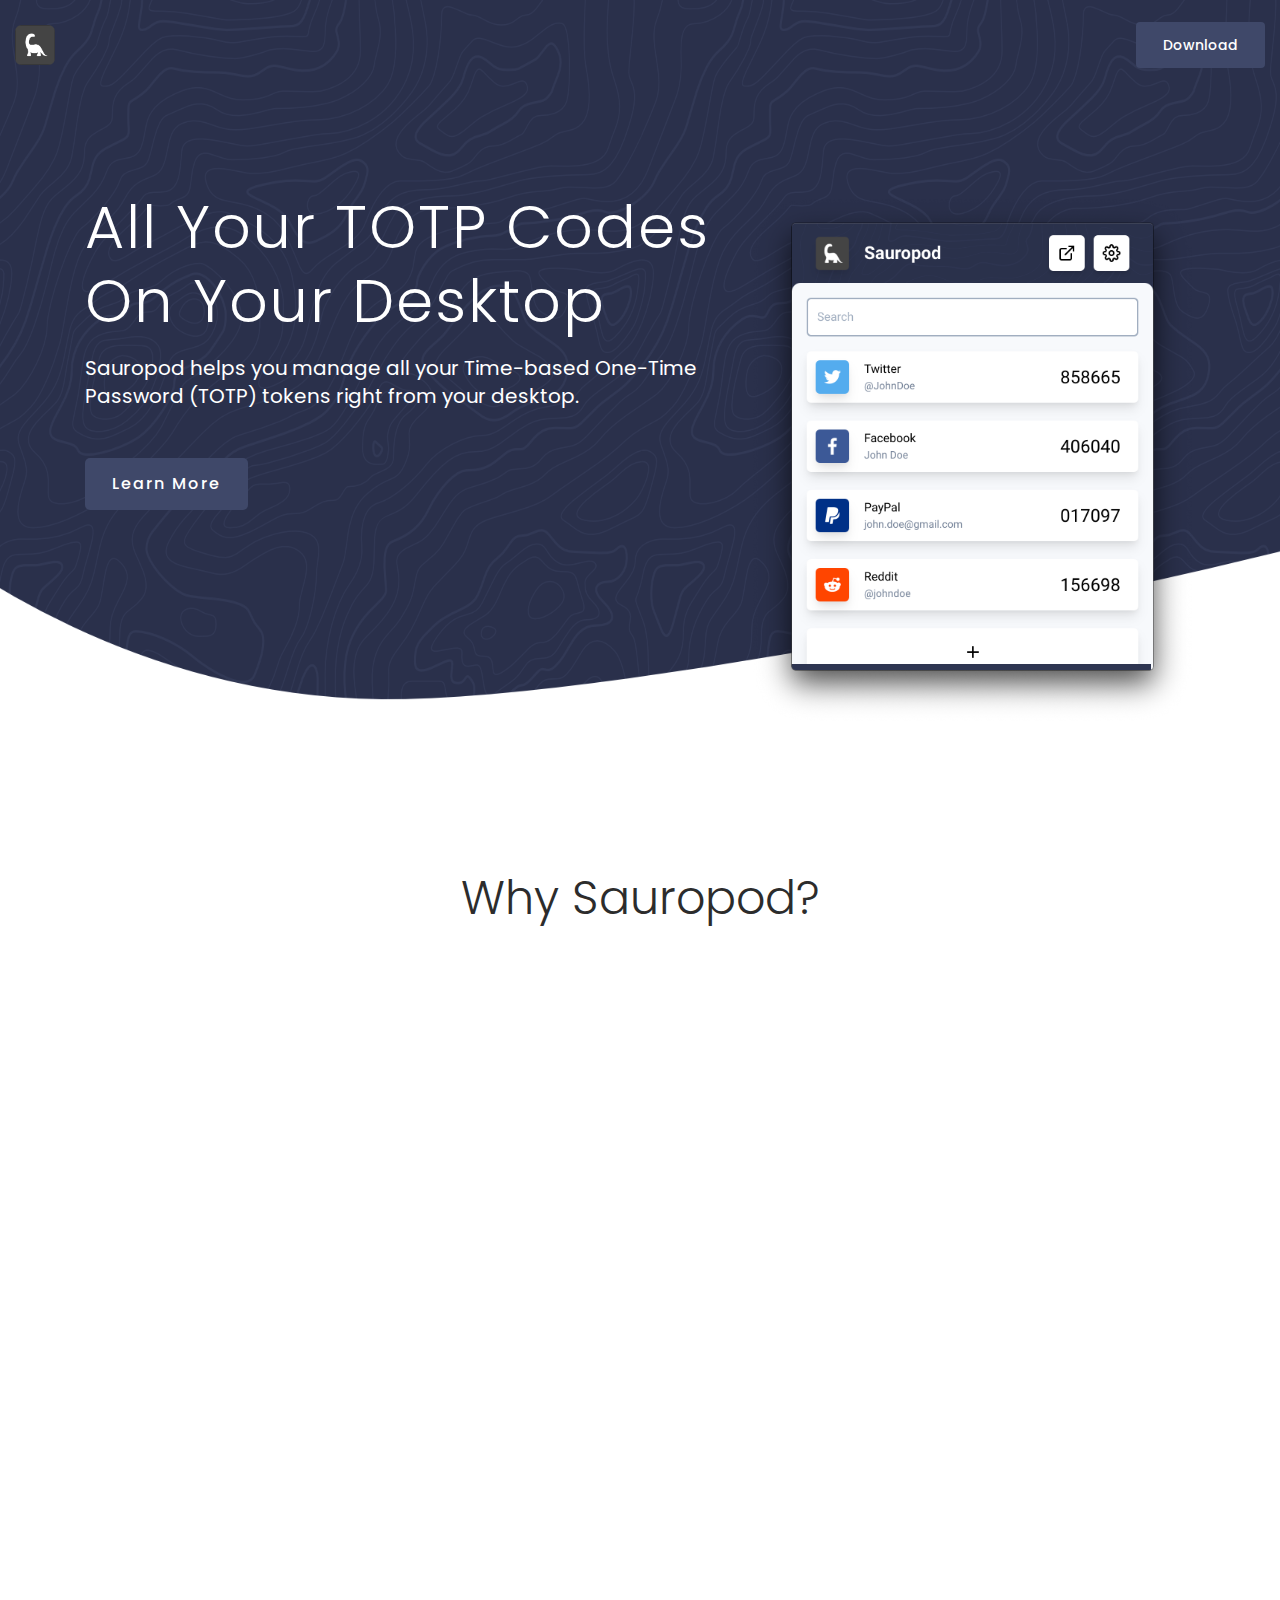
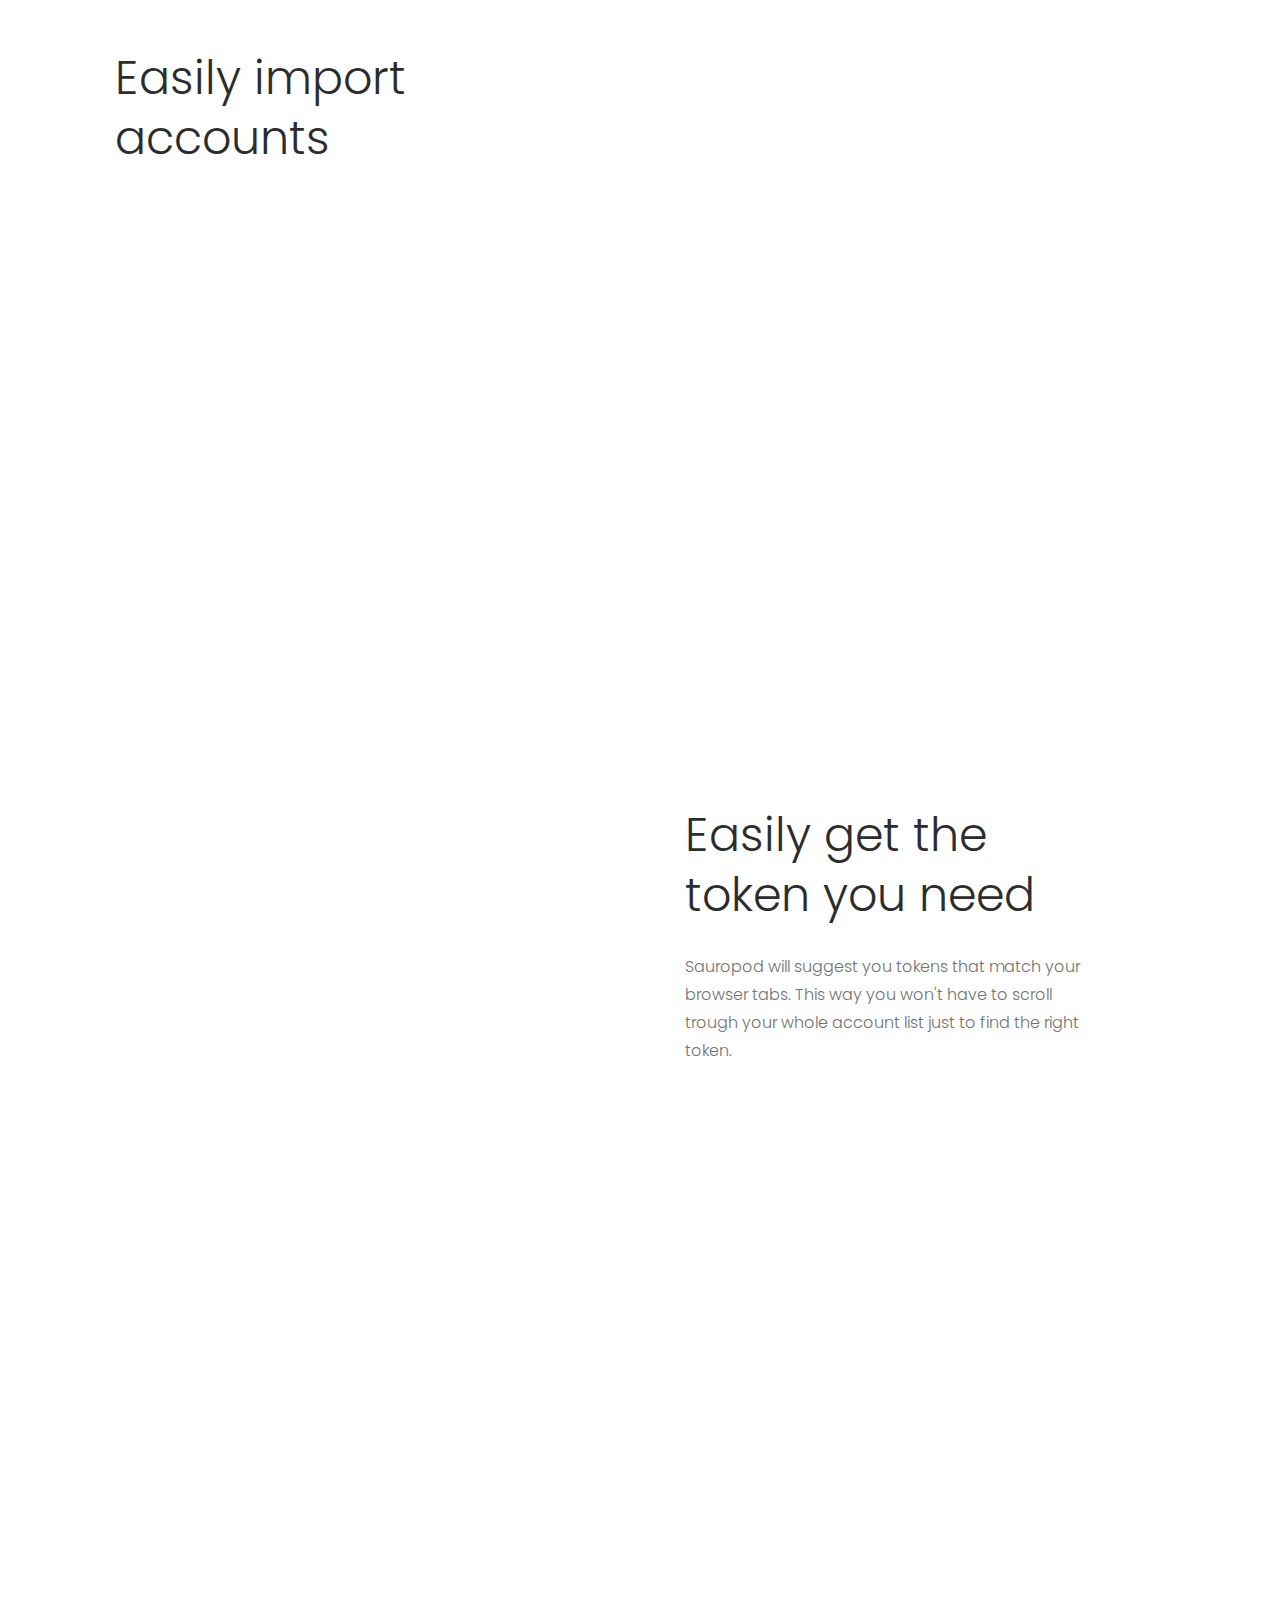
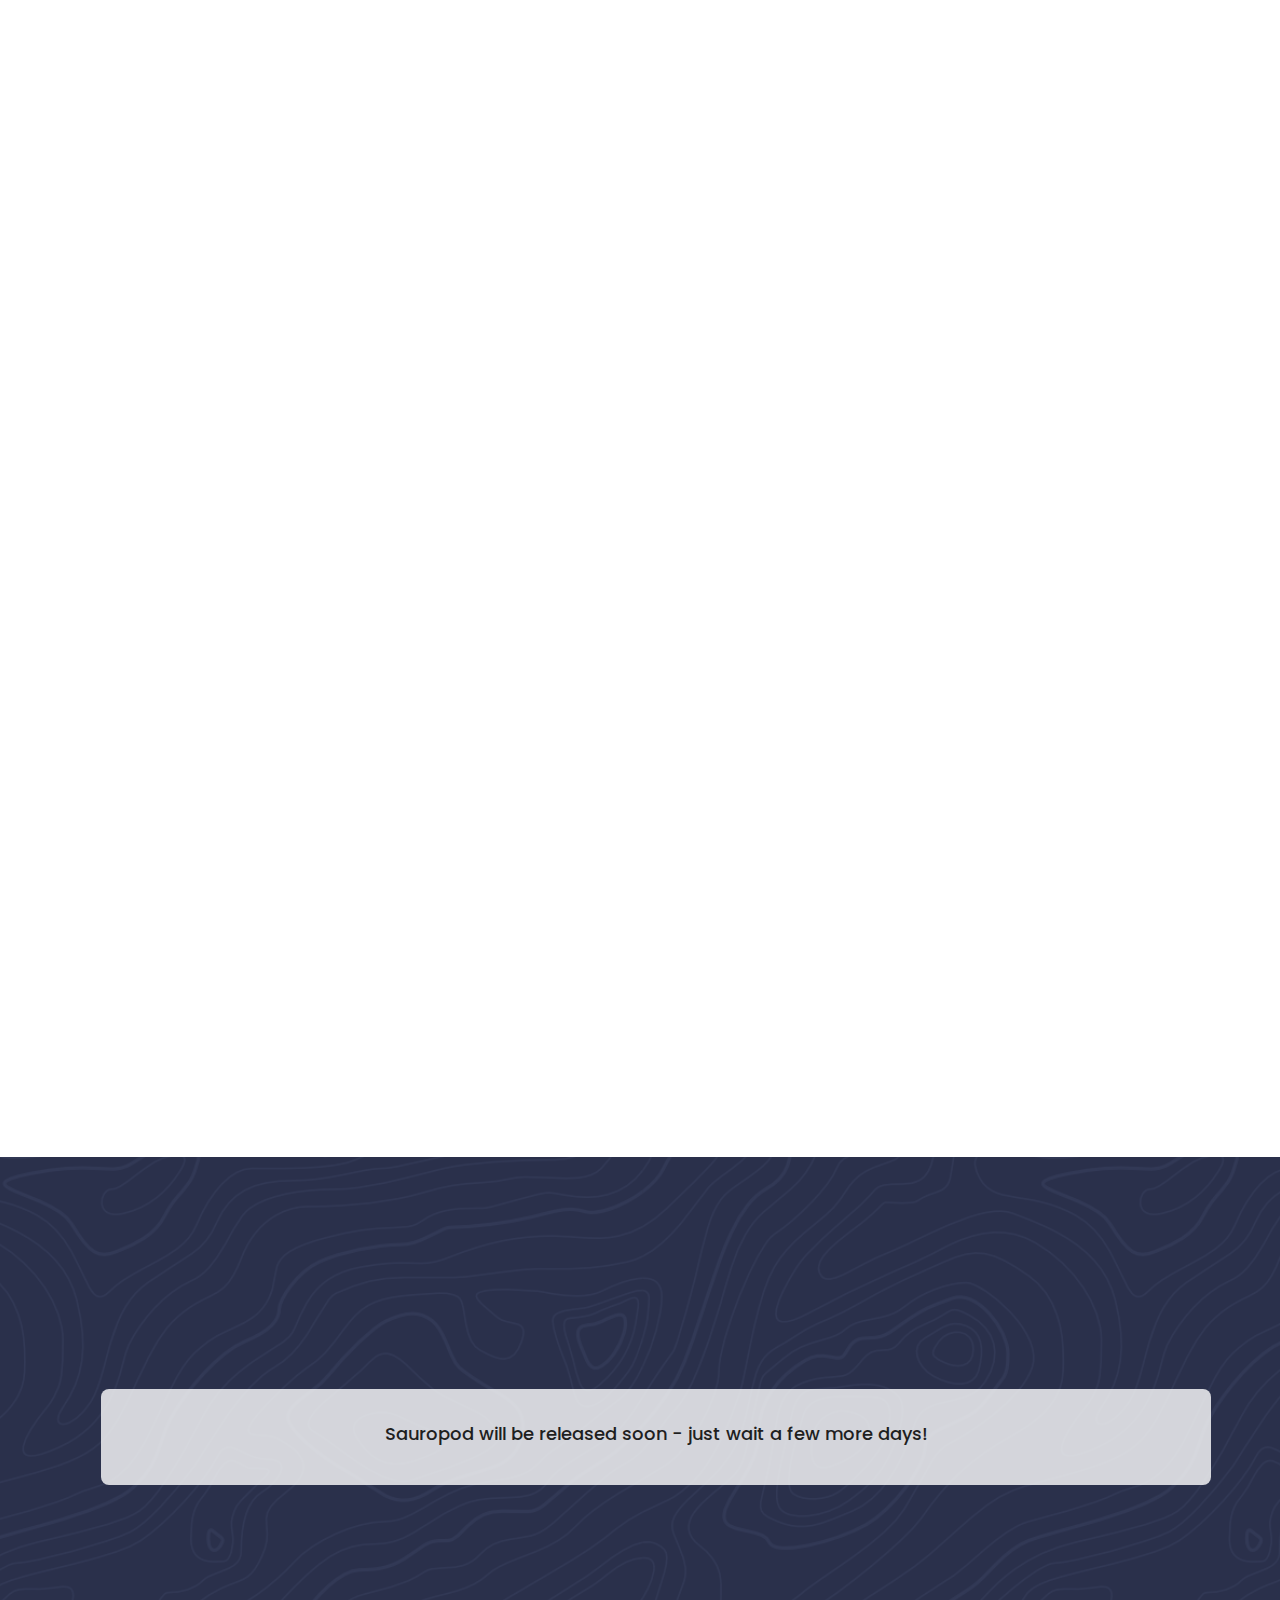
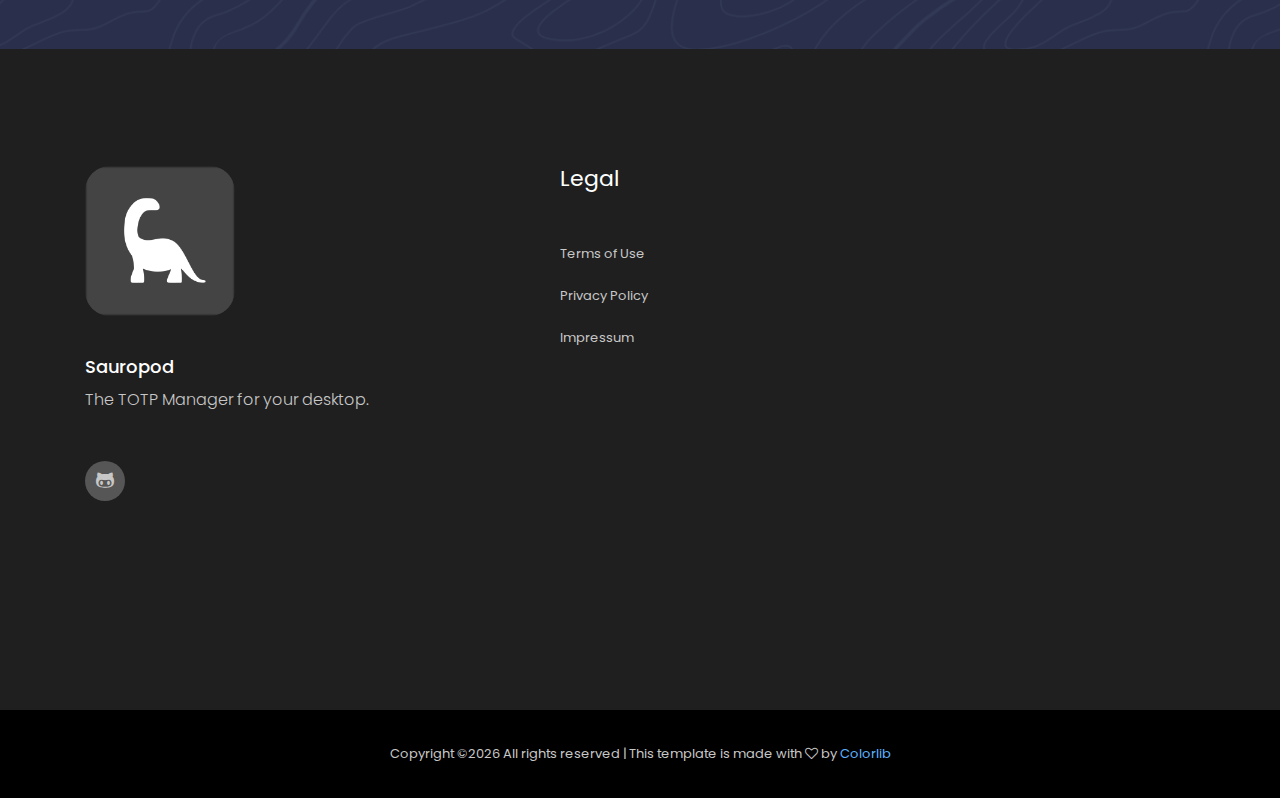
==== commit b42bda3f: "Apply suggestions from code review" ====
--- a/index.html
+++ b/index.html
@@ -75,7 +75,7 @@
                     <div class="col-xl-7 col-md-6">
                         <div class="slider_text ">
                             <h3 class="wow fadeInDown" data-wow-duration="1s" data-wow-delay=".1s">
-                                Authentication App<br />For Your Desktop
+                                All Your TOTP Codes<br />On Your Desktop
                             </h3>
                             <p class="wow fadeInLeft" data-wow-duration="1s" data-wow-delay=".1s">Sauropod helps you
                                 manage all your Time-based One-Time Password (TOTP) tokens right from your desktop.</p>
@@ -123,7 +123,7 @@
                             <img src="img/icon/3.svg" alt="">
                         </div>
                         <h3>
-                            Compatible with all
+                            Compatible with all your accounts
                         </h3>
                         <p>
                             Sauropod is compatible with Google, Facebook, Twitter and many more.
@@ -203,9 +203,9 @@
                             <p></p>
                             <ul>
                                 <li class="wow fadeInUp" data-wow-duration=".7s" data-wow-delay=".5s"> Import 
-                                    from your existing authentication app. </li>
+                                    your accounts from your existing authentication app. </li>
                                 <li class="wow fadeInUp" data-wow-duration=".8s" data-wow-delay=".6s"> Scan your display
-                                    to find import QR codes. </li>
+                                    to import your account from a QR code. </li>
                                 <li class="wow fadeInUp" data-wow-duration=".9s" data-wow-delay=".7s"> Open
                                     <code>optauth://</code> links to import new accounts.</li>
                             </ul>
@@ -555,4 +555,4 @@
     <script src="js/main.js"></script>
 </body>
 
-</html>+</html>
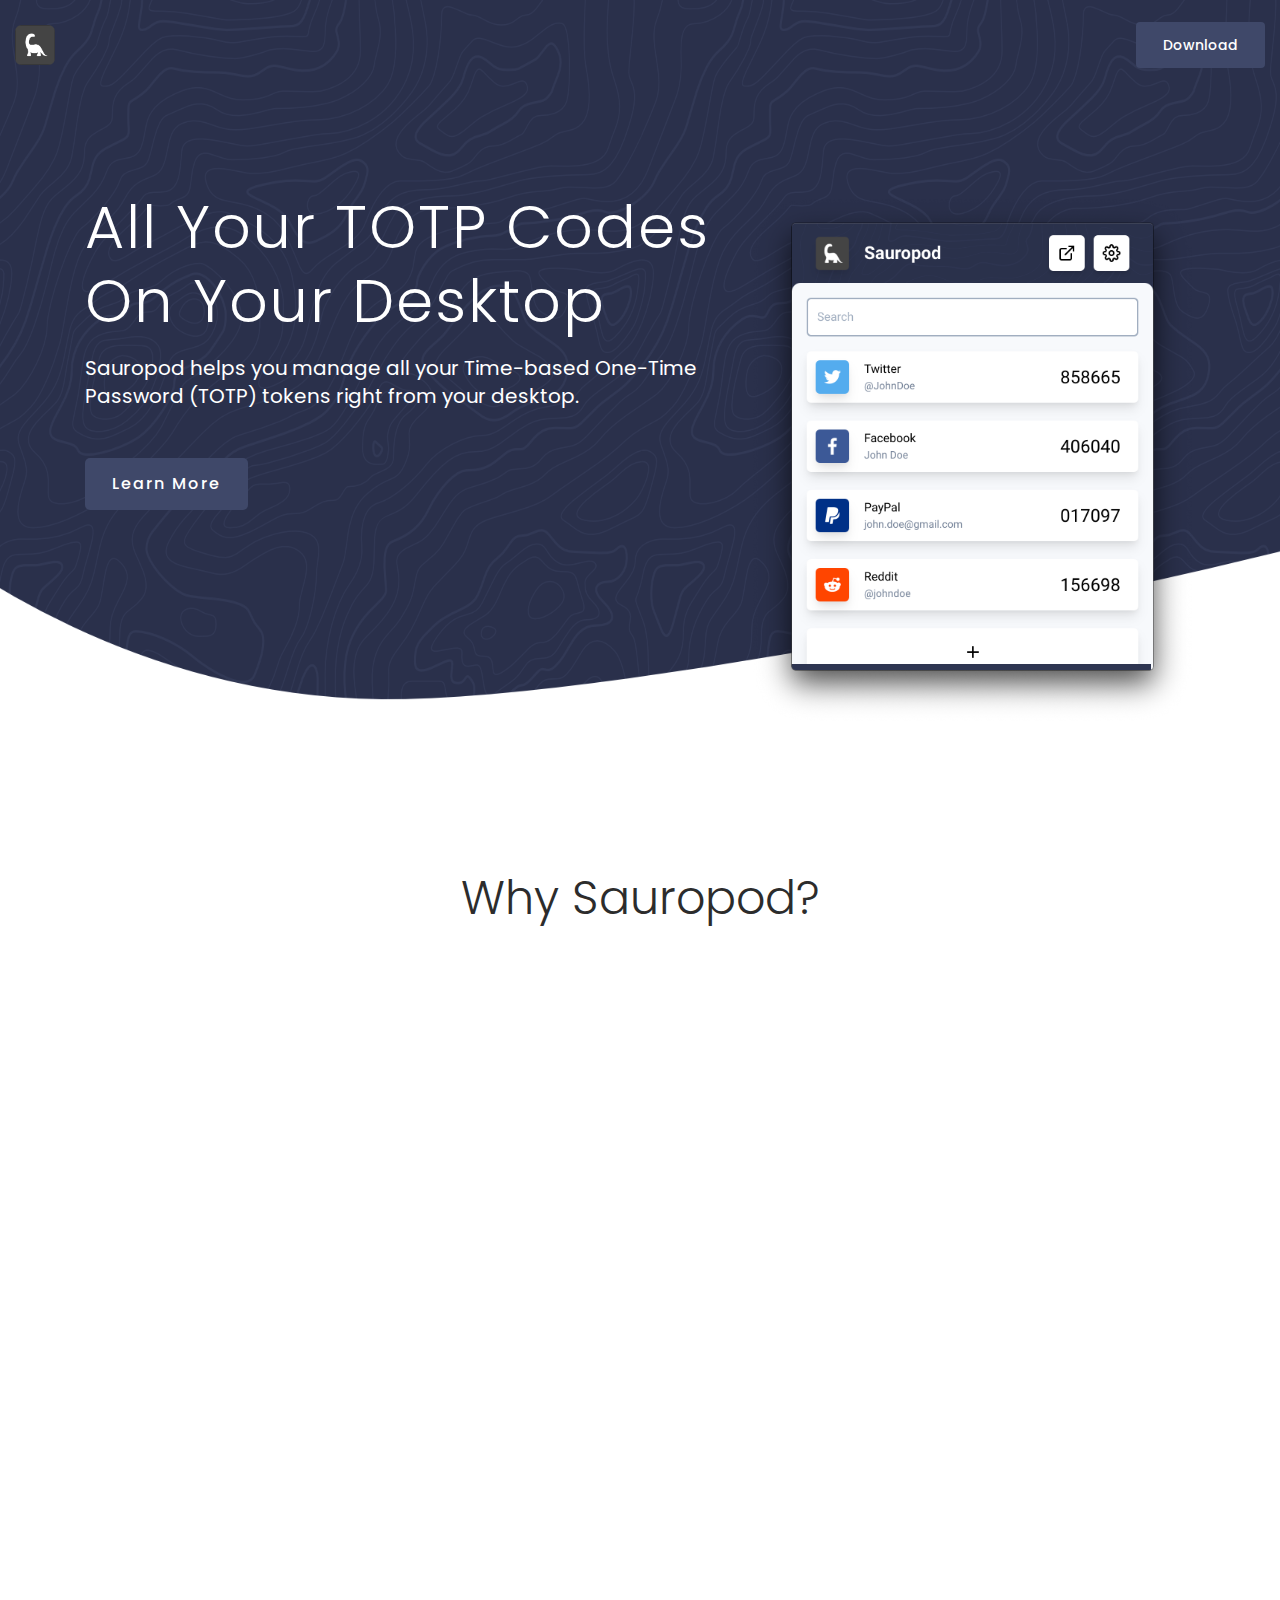
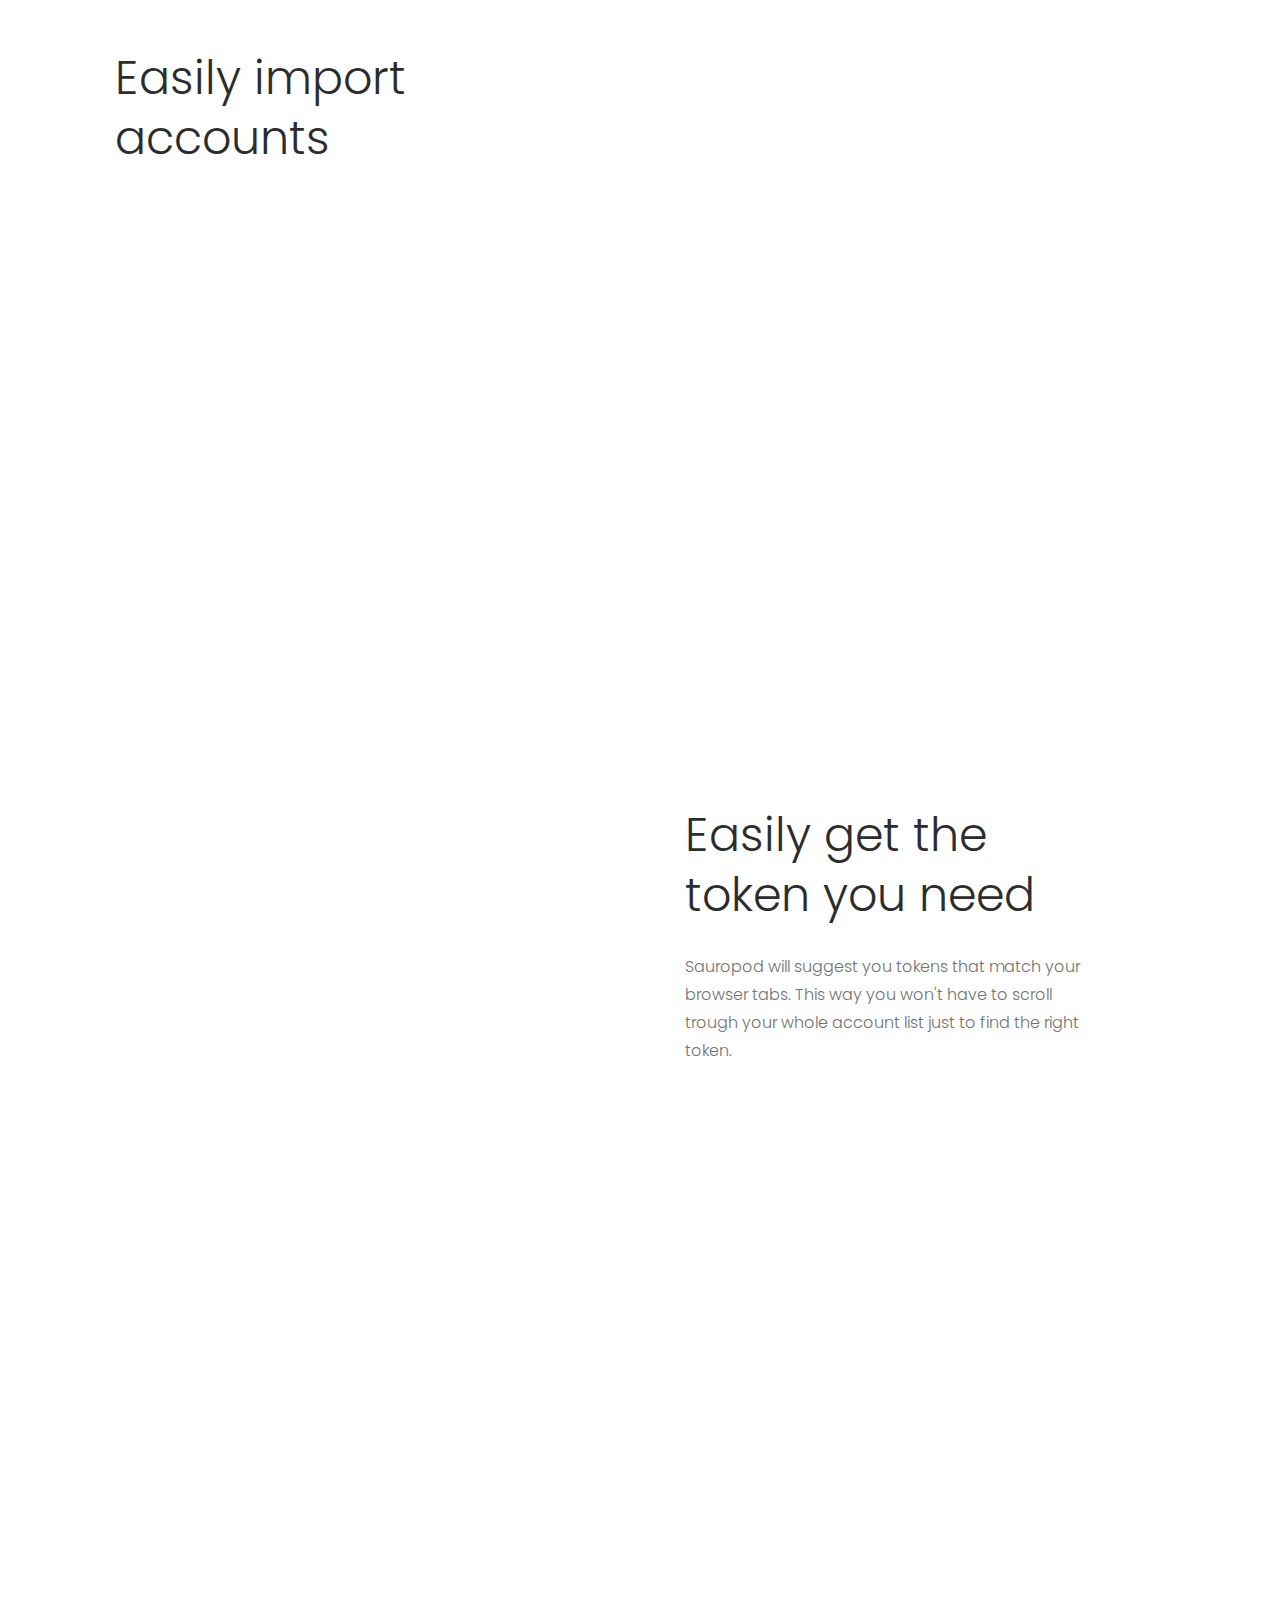
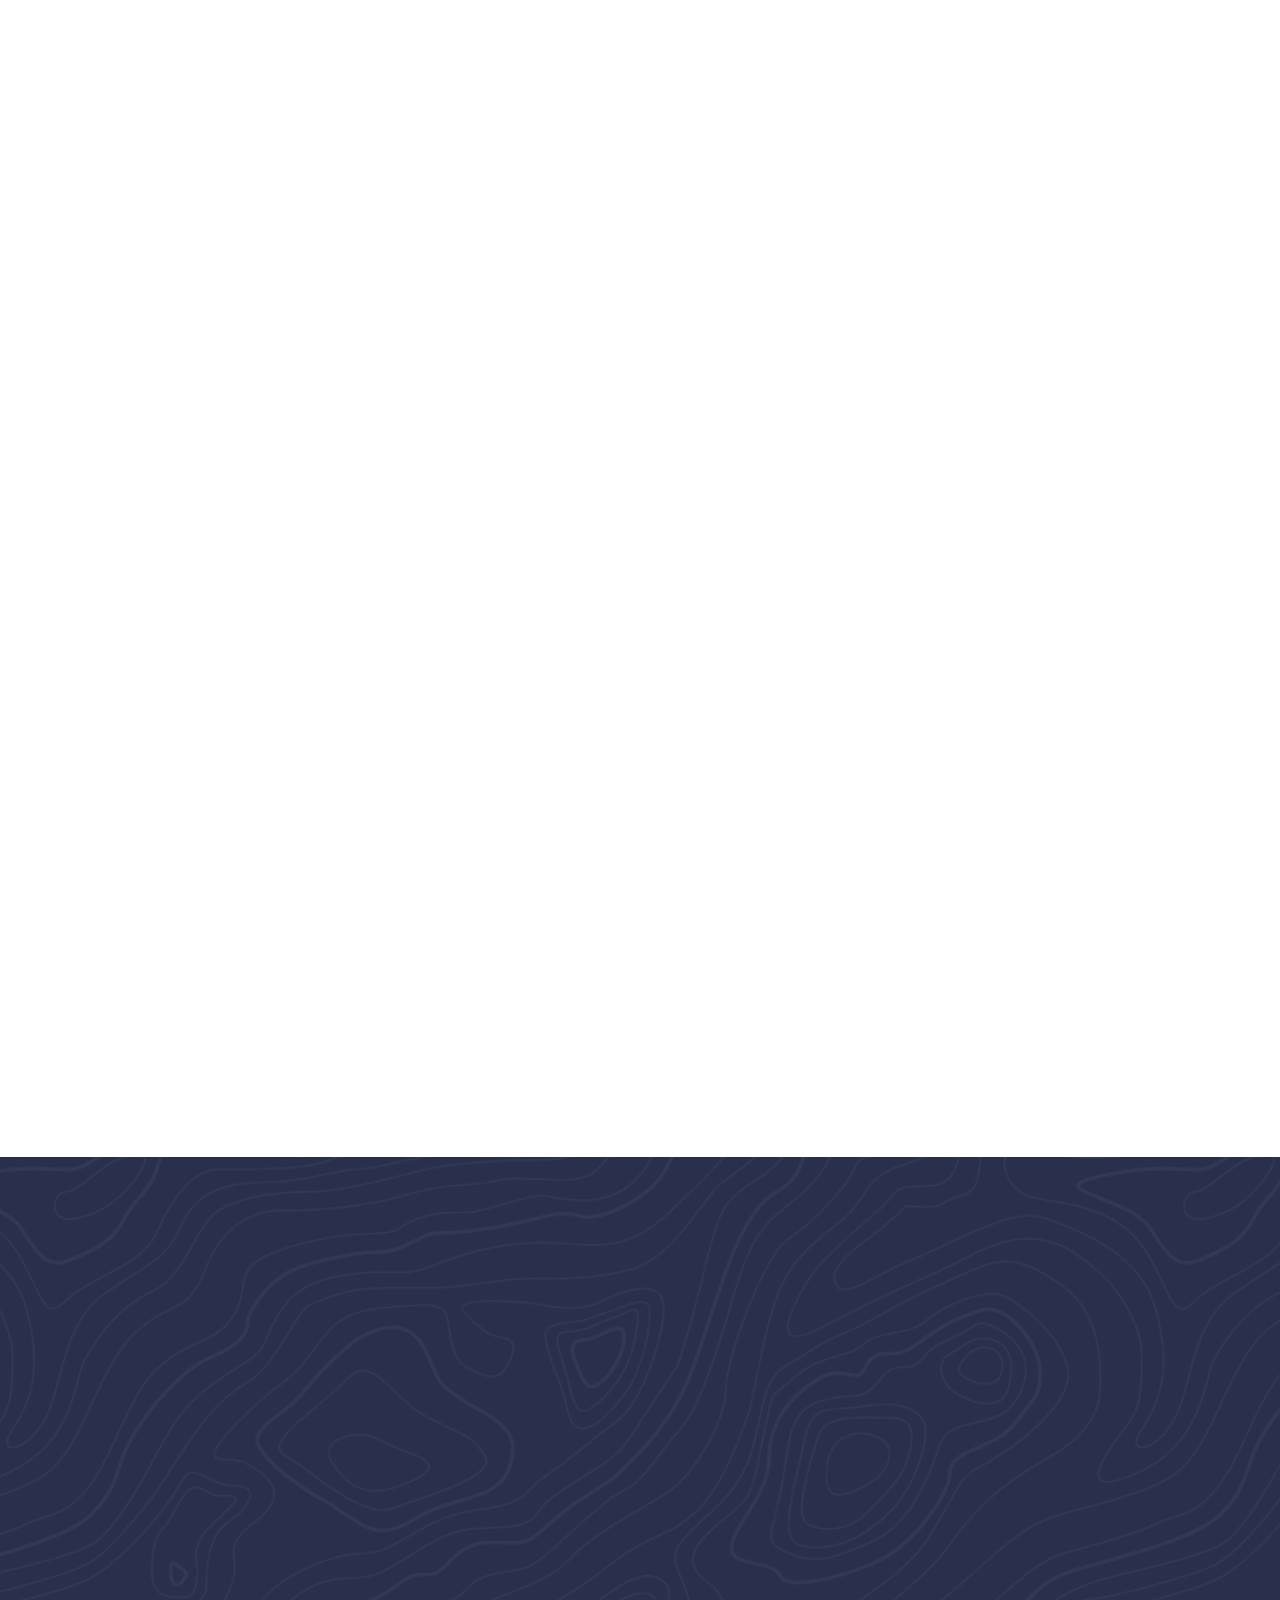
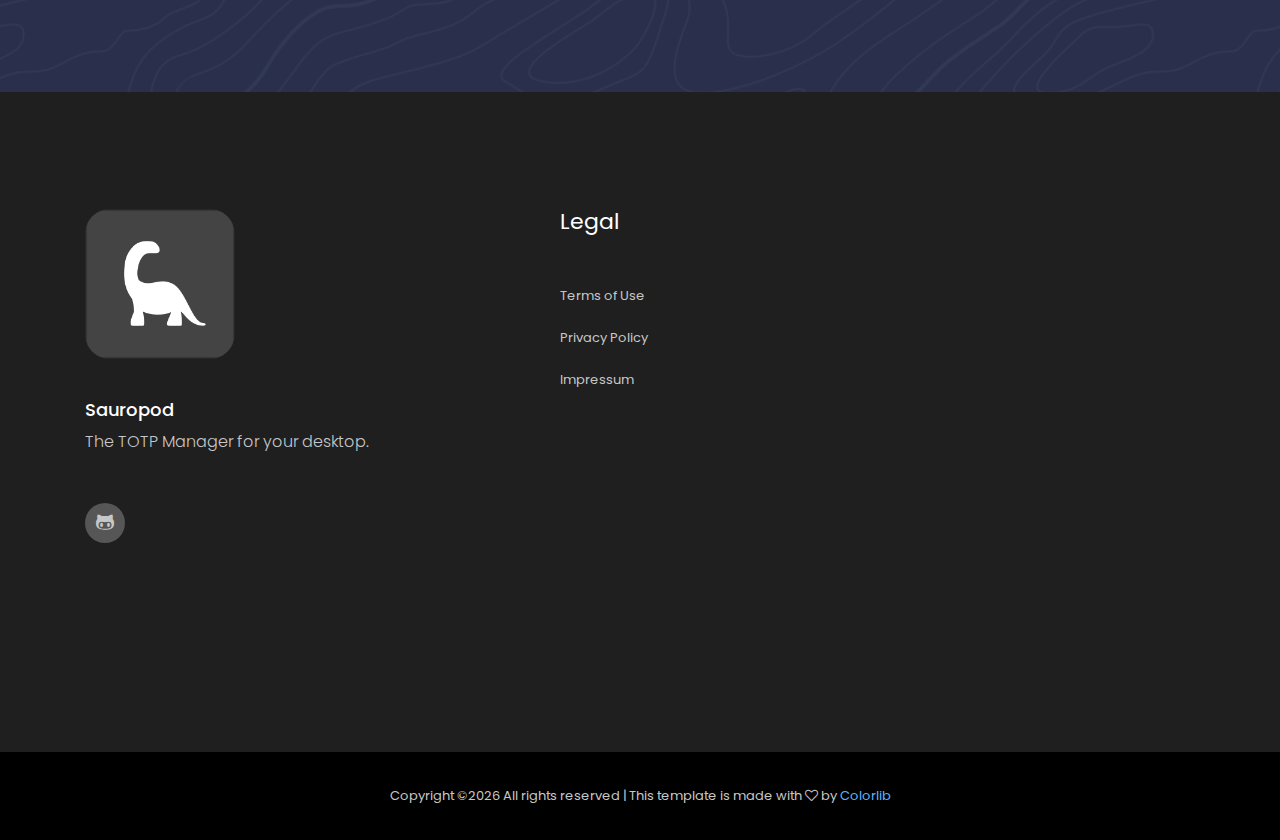
==== commit 3a55e1b4: "Update download section" ====
--- a/index.html
+++ b/index.html
@@ -440,19 +440,24 @@
 
             <div class="position-relative p-3">
                 <div class="buttons">
-                    <a href="#" class="wow fadeInDown btn btn-lg btn-light mt-3">
+                    <a href="https://github.com/getsauropod/sauropod/releases/download/1.0.0/Sauropod-1.0.0.dmg" class="wow fadeInDown btn btn-lg btn-light mt-3">
                         Download for Mac
                     </a>
-                    <a href="#" class="wow fadeInDown btn btn-lg btn-light mt-3">
+                    <a href="https://github.com/getsauropod/sauropod/releases/download/1.0.0/Sauropod-Setup-1.0.0.exe" class="wow fadeInDown btn btn-lg btn-light mt-3">
                         Download for Windows
                     </a>
-                    <a href="#" class="wow fadeInDown btn btn-lg btn-light mt-3">
+                    <a href="https://github.com/getsauropod/sauropod/releases/tag/1.0.0" class="wow fadeInDown btn btn-lg btn-light mt-3">
                         Download for Linux
                     </a>
                 </div>
-                <div class="release-notice position-absolute">
+                <div class="mt-3">
+                    <a href="https://github.com/getsauropod/sauropod/releases/tag/1.0.0" class="wow fadeInDown text-white text-lg">
+                        View all download options
+                    </a>
+                </div>
+                <!--<div class="release-notice position-absolute">
                     <h4>Sauropod will be released soon - just wait a few more days!</h4>
-                </div>
+                </div>-->
             </div>
 
         </div>
--- a/css/style.css
+++ b/css/style.css
@@ -7069,4 +7069,8 @@
   border-radius: .5rem;
 }
 
+.text-lg {
+  font-size: 1.1em;
+}
+
 /*# sourceMappingURL=style.css.map */